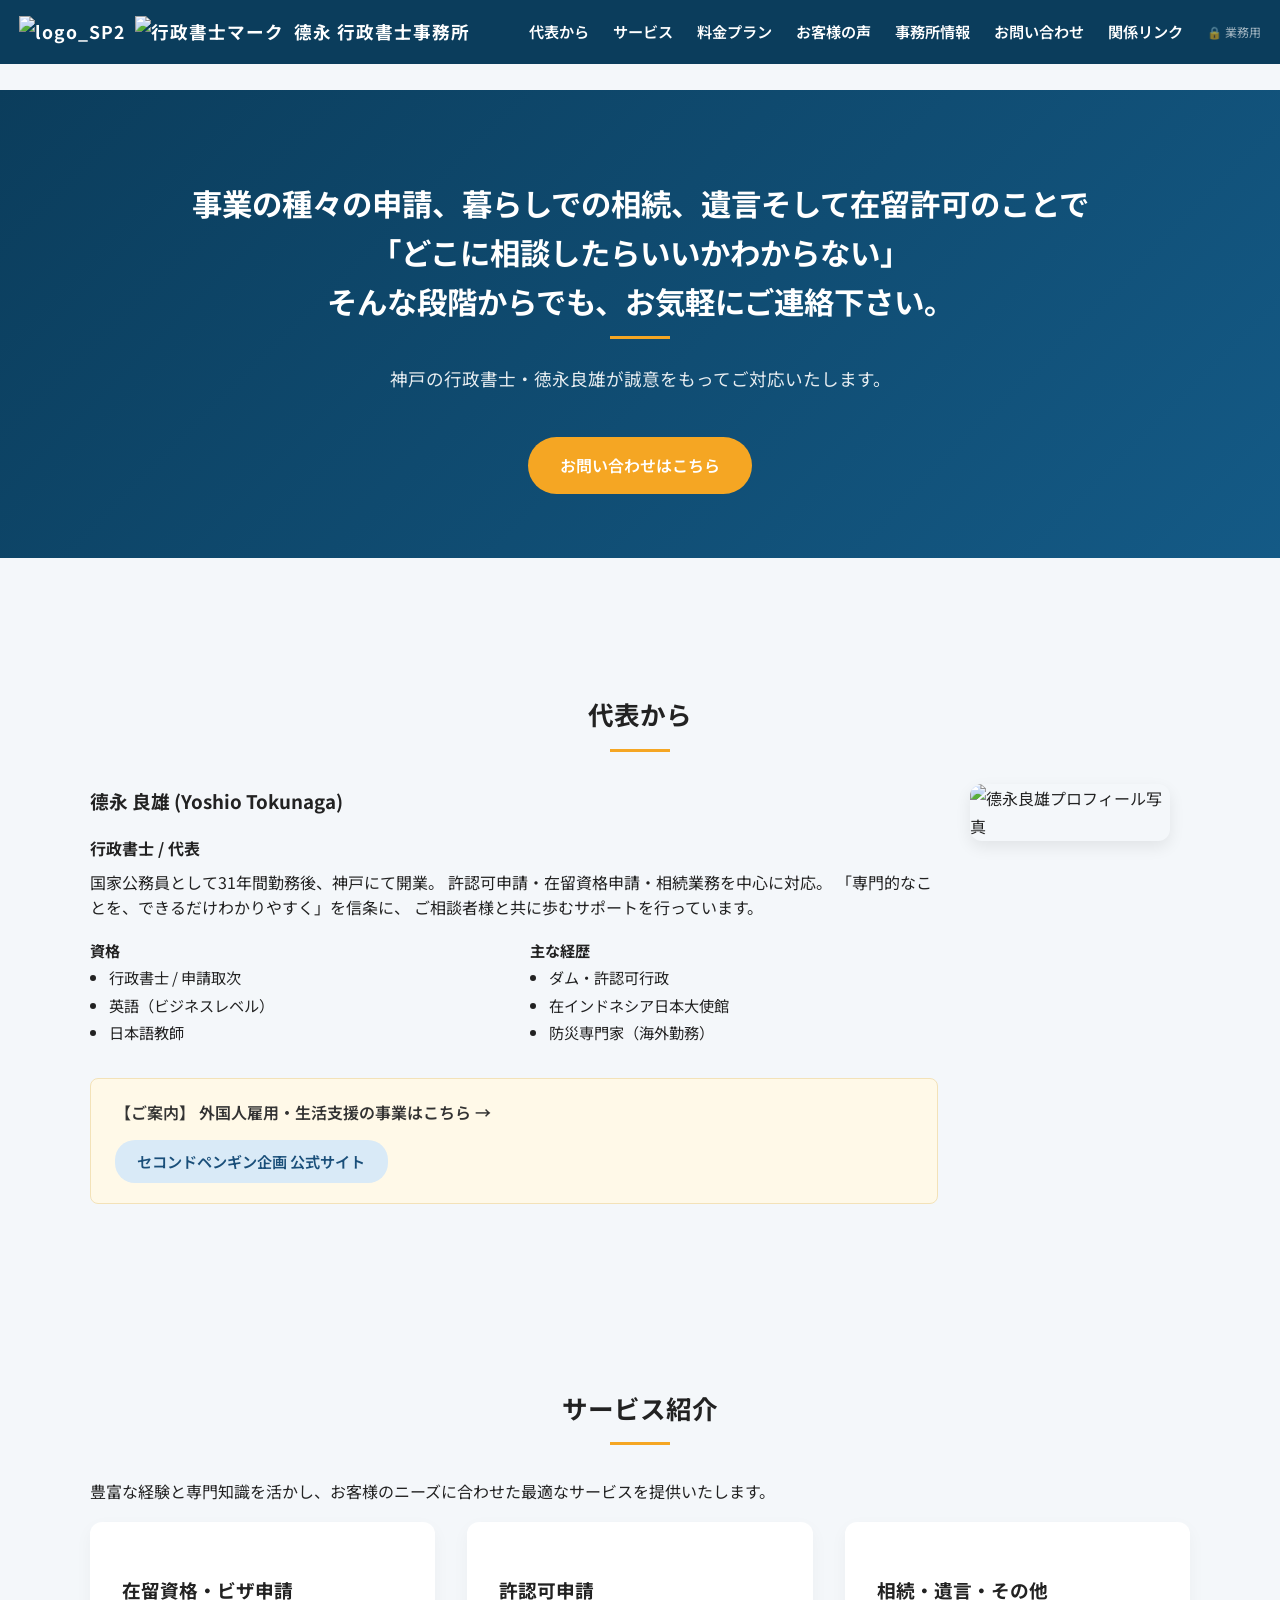
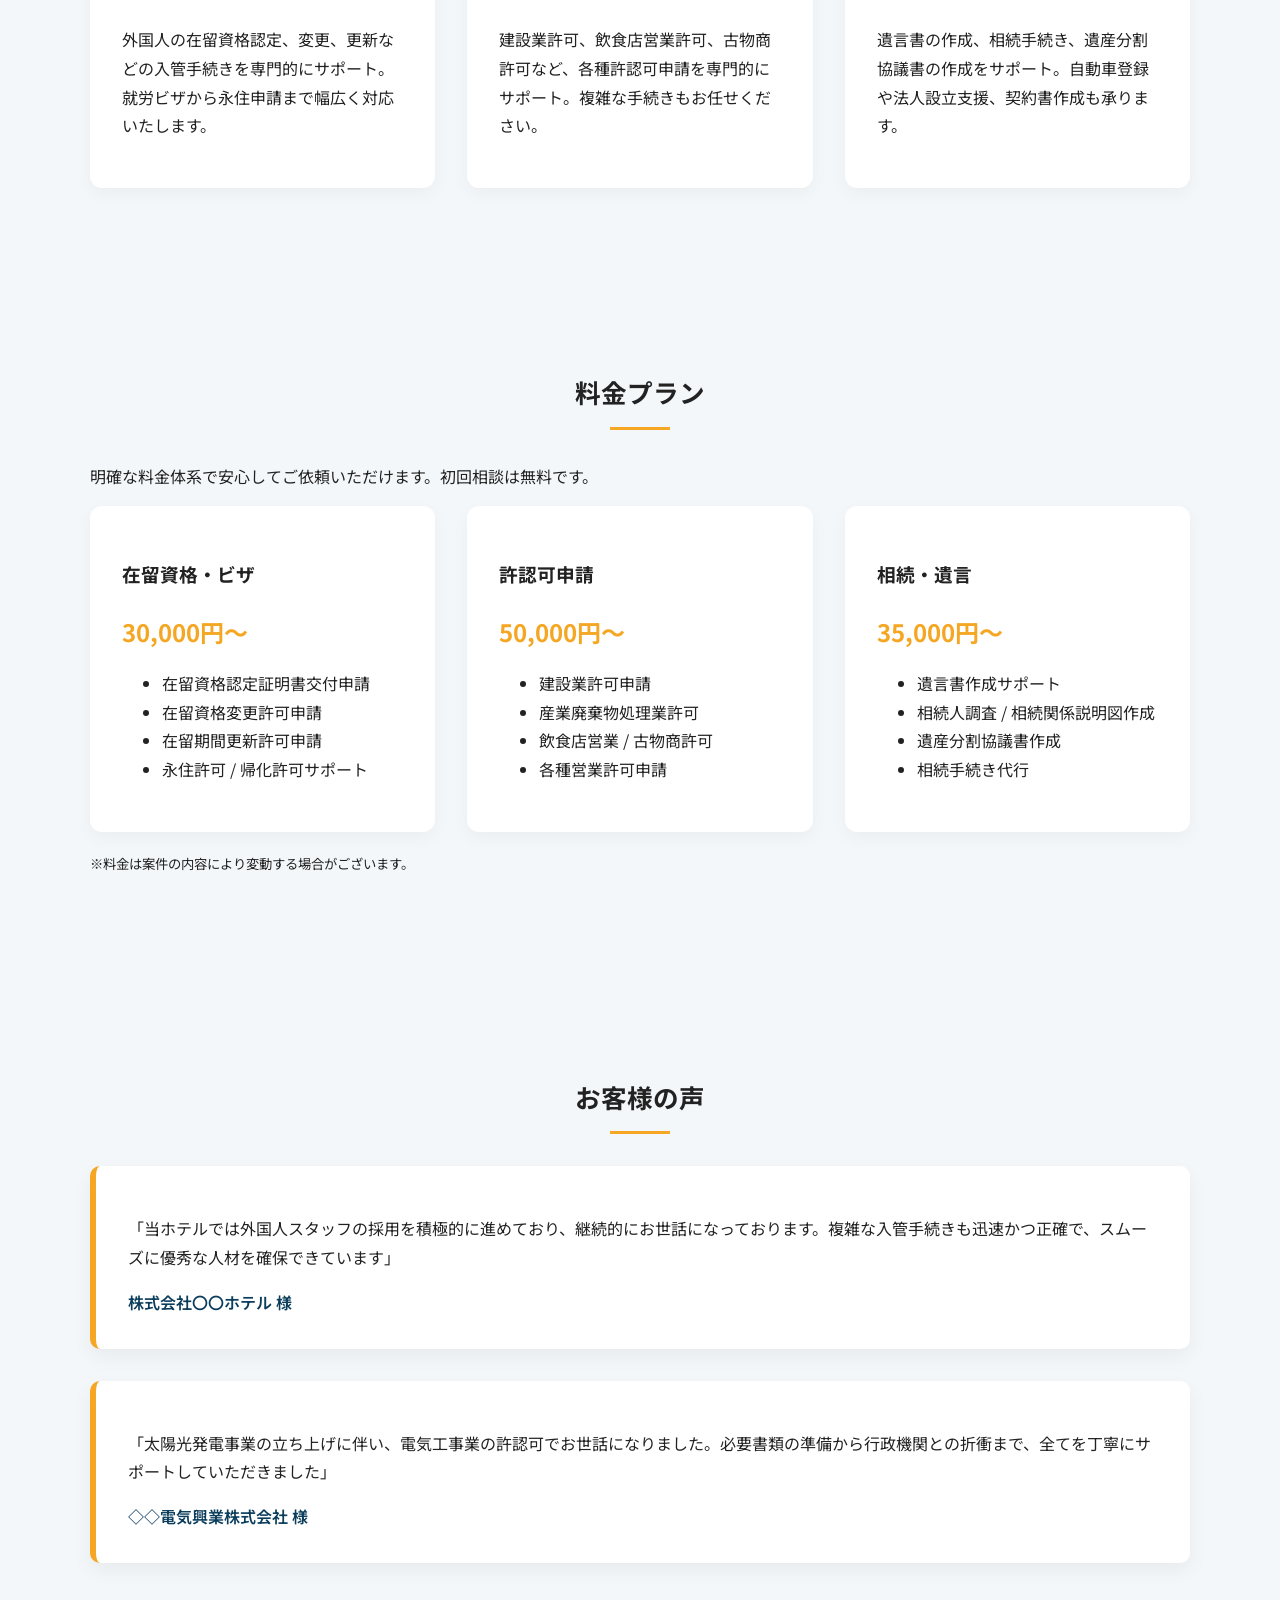
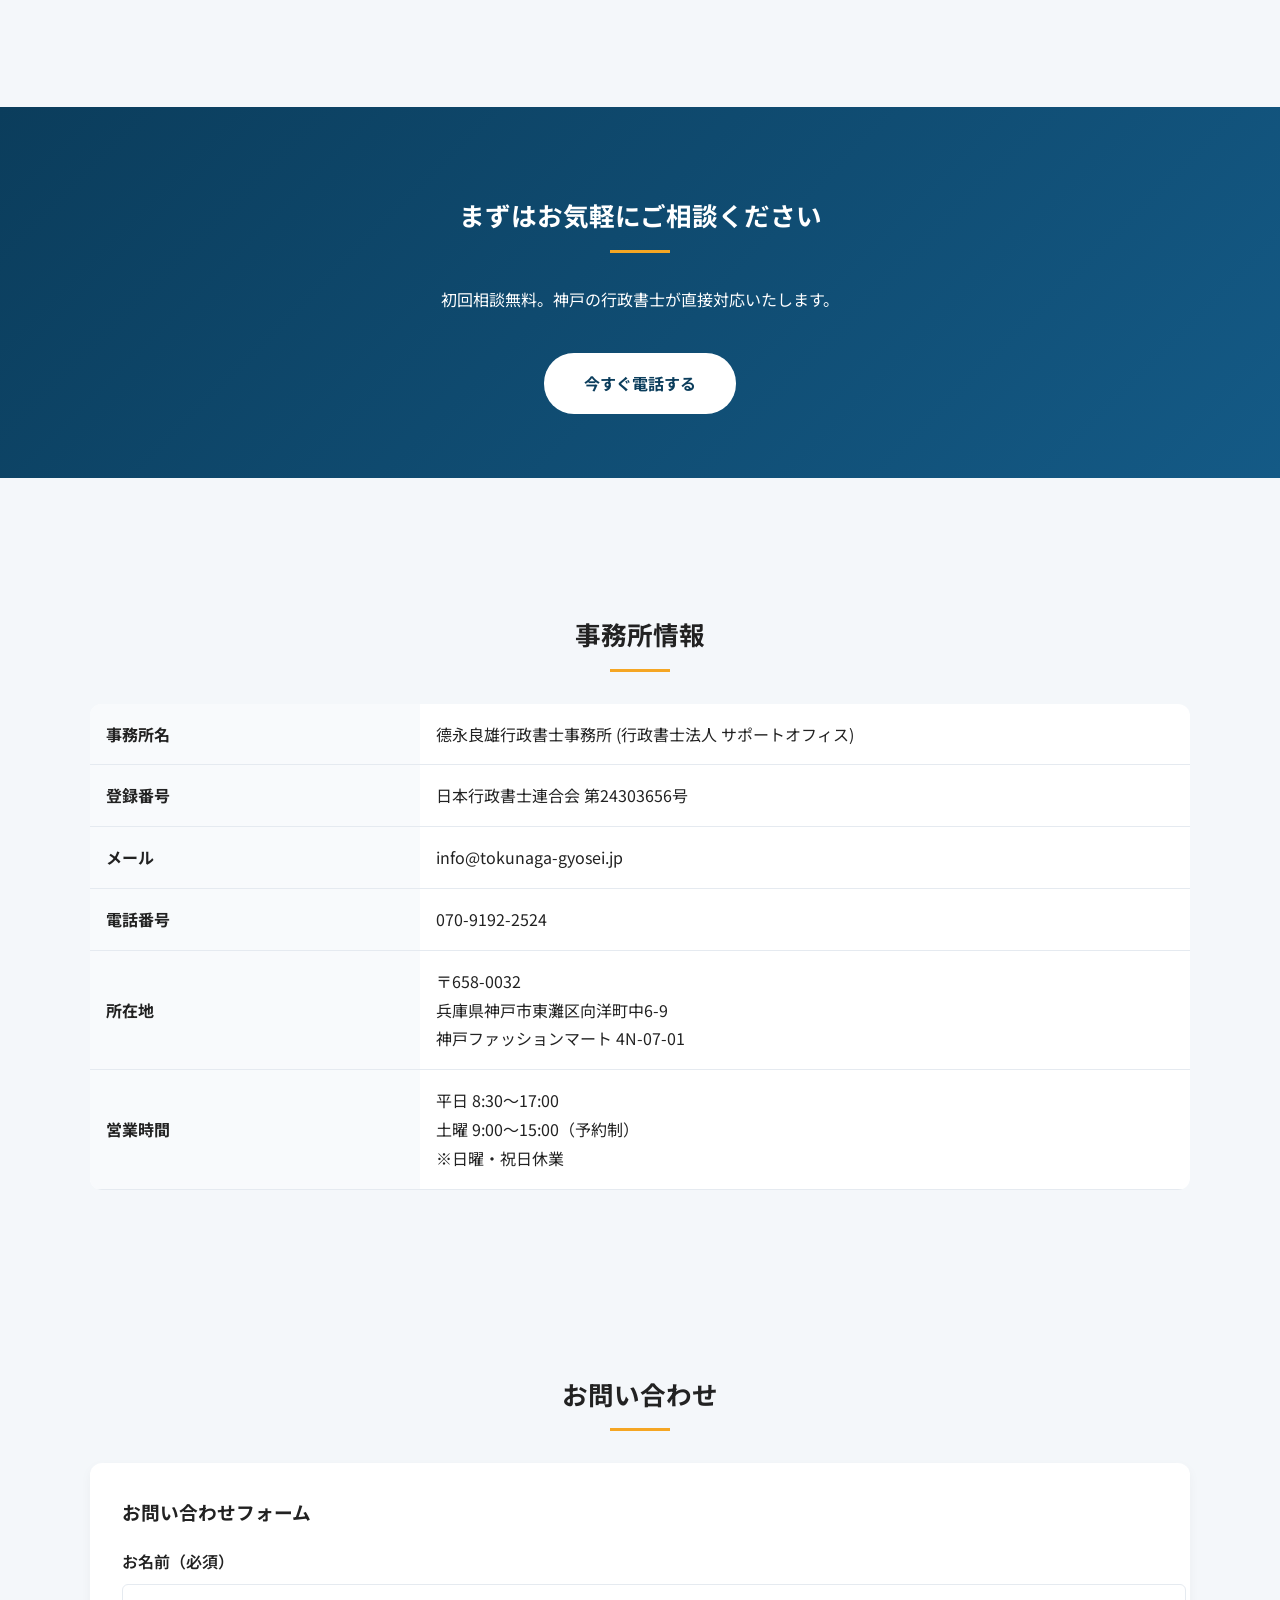
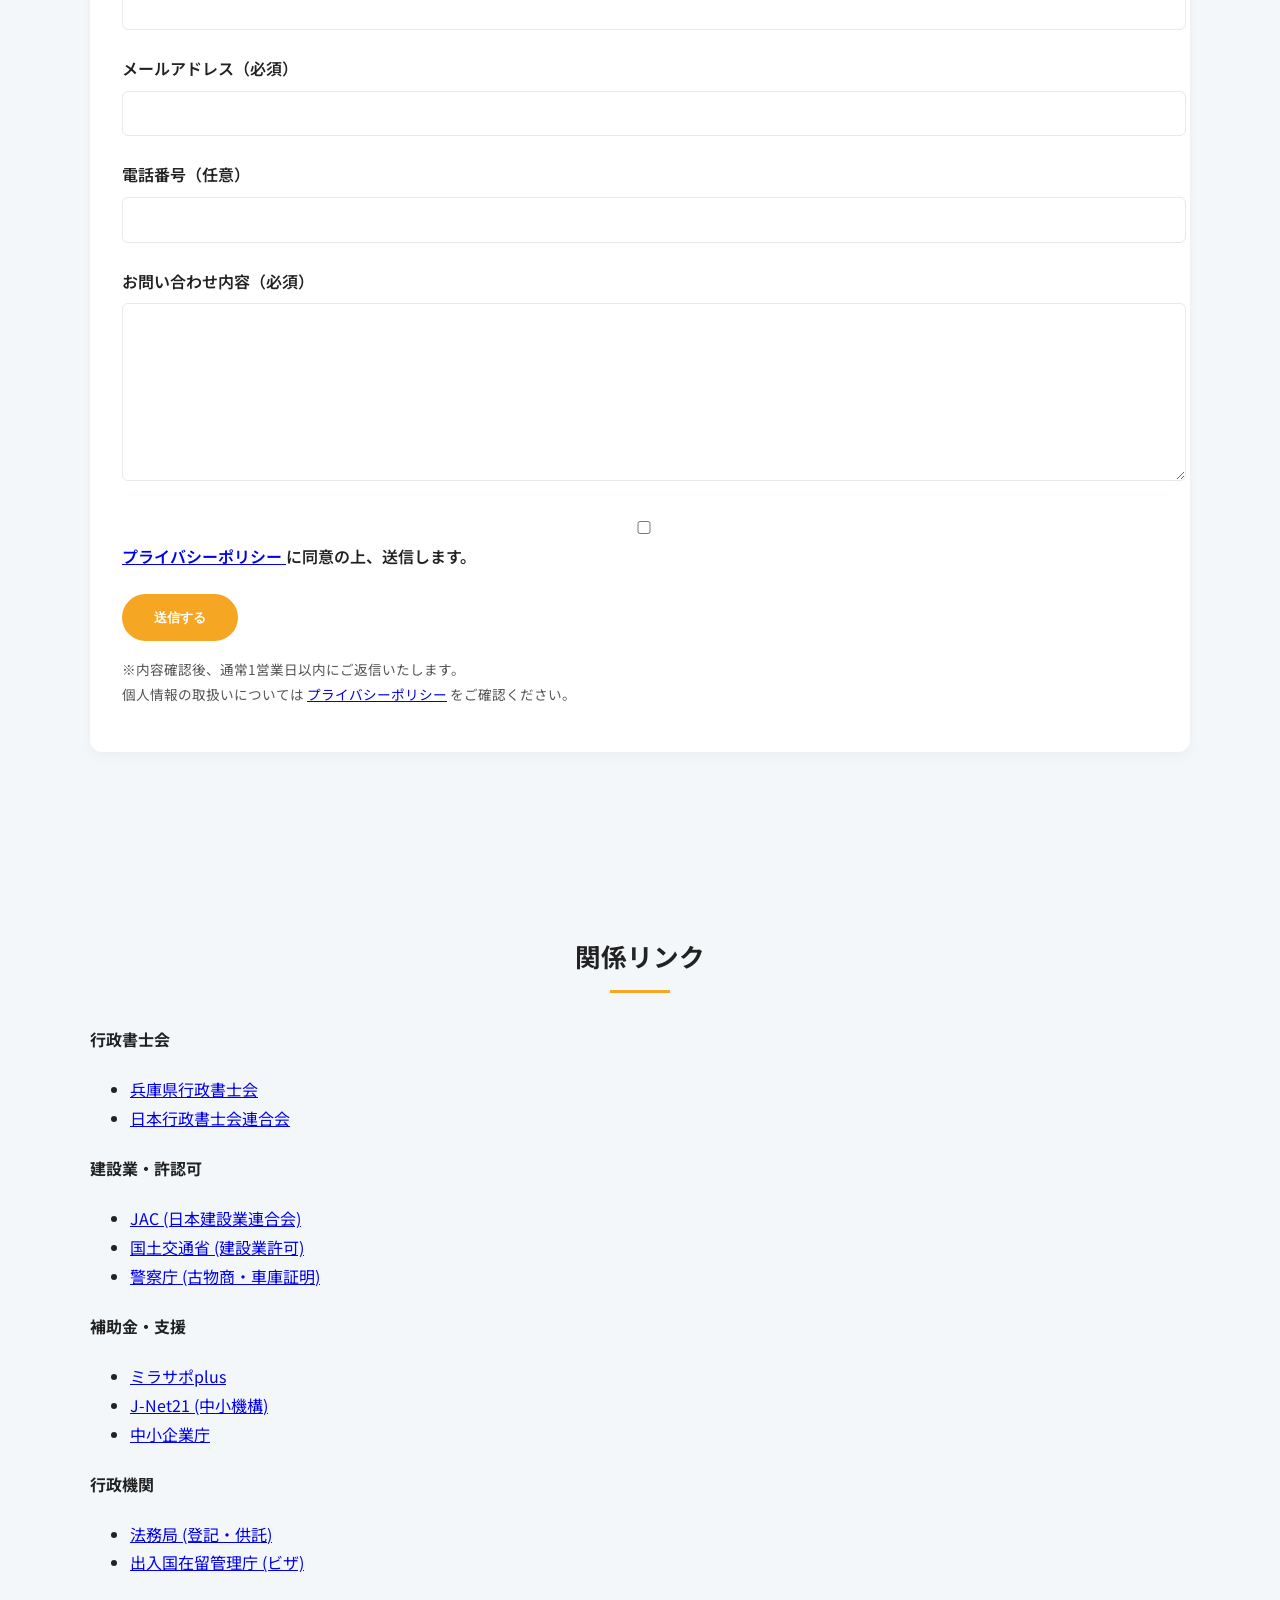
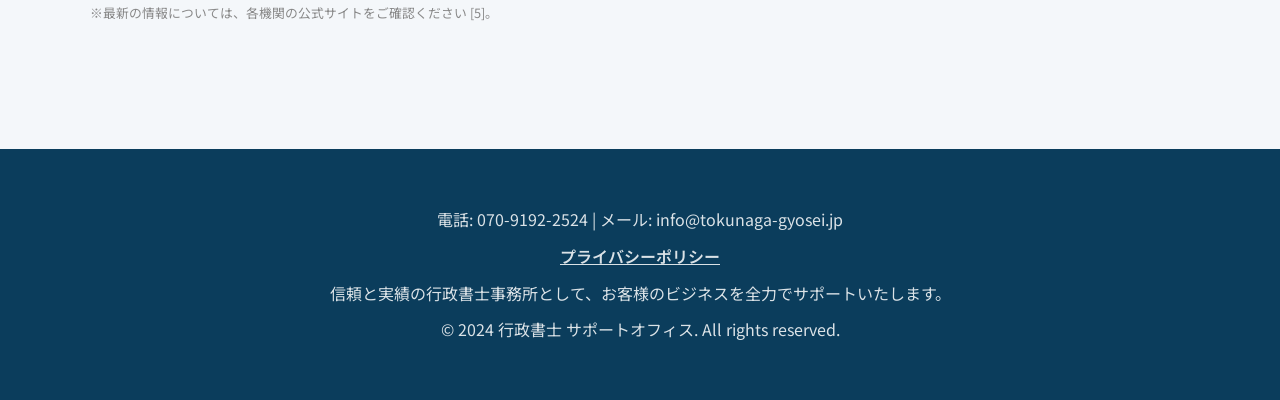
==== index.html @ 0083e7c8 "Update index.html" ====
<!DOCTYPE html>
<html lang="ja">
<head>
<!-- ファビコン（ブラウザタブ用） -->
<link rel="icon" type="image/png" sizes="32x32" href="gyosei_logo_192.png">

<!-- スマホ・デスクトップ追加用 -->
<link rel="apple-touch-icon" sizes="192x192" href="gyosei_logo_192.png">
<link rel="icon" type="image/png" sizes="512x512" href="gyosei_logo_512.png">

<!-- PWA用（推奨） -->
<link rel="manifest" href="manifest.json">
    <meta charset="UTF-8">
    <meta name="viewport" content="width=device-width, initial-scale=1.0">
    <title>行政書士 サポートオフィス | 徳永良雄行政書士事務所</title>
<!-- Google Font -->
<link href="https://fonts.googleapis.com/css2?family=Noto+Sans+JP:wght@400;600;700&display=swap" rel="stylesheet">

<style>
:root {
    --primary: #0b3d5c;
    --accent: #f5a623;
    --bg-light: #f4f7fa;
    --text-main: #222;
    --text-sub: #555;
    --white: #ffffff;
    --border: #e5eaf0;
}

/* Base */
body {
    font-family: 'Noto Sans JP', sans-serif;
    margin: 0;
    padding: 0;
    padding-top: 90px;
    background: var(--bg-light);
    color: var(--text-main);
    line-height: 1.8;
}

/* Header (Logo + Navigation unified) */
header {
    background: var(--primary);
    color: white;
    padding: 1rem 1.2rem;   /* ← 余白を少し縮める */
    display: flex;
    justify-content: space-between;
    align-items: center;
    position: fixed;
    top: 0;
    left: 0;
    width: 100%;
    box-sizing: border-box; /* ← はみ出し防止（重要） */
    z-index: 1000;
}

.header-logo {
    display: flex;
    align-items: center;
    gap: 10px;
    font-weight: 700;
    font-size: 1.1rem;
    letter-spacing: 1px;
}

.header-logo img {
    height: 32px;
    width: auto;
}


.header-nav {
    display: flex;
    gap: 1.5rem;   /* ← 少し狭める */
    flex-wrap: wrap;
}

.header-nav a {
    text-decoration: none;
    color: white;
    font-weight: 600;
    font-size: 0.95rem;
    transition: 0.3s;
}

.header-nav a:hover {
    color: var(--accent);
}

/* Hero */
.hero {
    background: linear-gradient(135deg, var(--primary), #145a86);
    color: white;
    text-align: center;
    padding: 4rem 1rem;
}
.hero h2 {
    font-size: 1.9rem;
    margin-bottom: 1.5rem;
    line-height: 1.6;
}
.hero p {
    font-size: 1.1rem;
    opacity: 0.9;
}
.hero .btn {
    display: inline-block;
    margin-top: 1.5rem;
    background: var(--accent);
    color: white;
    padding: 0.9rem 2rem;
    border-radius: 30px;
    font-weight: 600;
    text-decoration: none;
    transition: 0.3s;
}
.hero .btn:hover {
    background: #ffb84d;
}

/* Container */
.container {
    max-width: 1100px;
    margin: auto;
    padding: 2.5rem 1.5rem;  /* ← 4rem → 2.5rem */
}

/* Section */
section {
    margin-bottom: 4rem;
}
h2 {
    font-size: 1.6rem;
    margin-bottom: 2rem;
    text-align: center;
    position: relative;
}
h2::after {
    content: "";
    width: 60px;
    height: 3px;
    background: var(--accent);
    display: block;
    margin: 0.7rem auto 0;
}

/* Cards */
.grid {
    display: grid;
    grid-template-columns: repeat(auto-fit, minmax(300px,1fr));
    gap: 2rem;
}
.card {
    background: white;
    padding: 2rem;
    border-radius: 12px;
    box-shadow: 0 6px 18px rgba(0,0,0,0.04);
    transition: 0.3s;
}
.card:hover {
    transform: translateY(-6px);
}
.price-tag {
    color: var(--accent);
    font-size: 1.5rem;
    font-weight: bold;
}

/* Profile */
/* --- Compact Profile Layout --- */
.profile-container {
    display: grid;
    grid-template-columns: 1fr 220px;  /* ← 写真を右側へ */
    gap: 2rem;
    align-items: start;
}

.profile-photo img {
    width: 100%;
    max-width: 200px;
    border-radius: 12px;
    box-shadow: 0 6px 16px rgba(0,0,0,0.08);
}

.profile-main h3 {
    margin-top: 0;
}

.profile-main p {
    margin: 0.5rem 0;
    line-height: 1.6;
}

.profile-compact-list {
    display: grid;
    grid-template-columns: 1fr 1fr;
    gap: 1rem 2rem;
    margin-top: 1rem;
    font-size: 0.95rem;
}

.profile-compact-list ul {
    margin: 0;
    padding-left: 1.2rem;
}

@media (max-width: 768px){
    .profile-container {
        grid-template-columns: 1fr;
        text-align: center;
    }

    .profile-compact-list {
        grid-template-columns: 1fr;
    }

    .profile-photo {
        margin: 0 auto;
    }
}

.profile-sub {
    background: white;
    padding: 2rem;
    border-radius: 12px;
    box-shadow: 0 4px 12px rgba(0,0,0,0.03);
}

/* Table */
.info-table {
    width: 100%;
    border-collapse: collapse;
    background: white;
    border-radius: 12px;
    overflow: hidden;
}
.info-table th,
.info-table td {
    padding: 1rem;
    border-bottom: 1px solid var(--border);
}
.info-table th {
    background: #f8fafc;
    width: 30%;
    text-align: left;
}

/* Footer */
footer {
    background: var(--primary);
    color: white;
    padding: 3rem 1rem;
    text-align: center;
}
footer p {
    opacity: 0.85;
    margin: 0.5rem 0;
}

/* Responsive */
@media (max-width: 768px){

    .header-logo img {
        height: 24px;
    }

}

/* Contact Form */
.contact-form {
    background: white;
    padding: 2rem;
    margin-top: 2rem;
    border-radius: 12px;
    box-shadow: 0 4px 12px rgba(0,0,0,0.04);
}

.contact-form .form-group {
    margin-bottom: 1.5rem;
}

.contact-form label {
    display: block;
    font-weight: 600;
    margin-bottom: 0.5rem;
}

.contact-form input,
.contact-form textarea {
    width: 100%;
    padding: 0.8rem;
    border-radius: 6px;
    border: 1px solid var(--border);
    font-size: 1rem;
}

.contact-form textarea {
    resize: vertical;
    min-height: 150px;
}

.contact-form button {
    background: var(--accent);
    color: white;
    border: none;
    padding: 0.9rem 2rem;
    border-radius: 30px;
    font-weight: 600;
    cursor: pointer;
    transition: 0.3s;
}

.contact-form button:hover {
    background: #ffb84d;
}

.privacy-note {
    font-size: 0.85rem;
    margin-top: 1rem;
    color: var(--text-sub);
}
/* --- Section Accent Background --- */
.bg-light-section {
    padding: 3rem 0;   /* ← 5rem → 3rem */
}

.bg-accent-section {
    padding: 3rem 0;   /* ← 5rem → 3rem */
}

/* セクション内のcontainer余白リセット */
.bg-light-section .container,
.bg-accent-section .container {
    padding-top: 0;
    padding-bottom: 0;
}

/* お客様の声デザイン強化 */
.testimonial-item {
    background: white;
    padding: 2rem;
    border-left: 6px solid var(--accent);
    border-radius: 10px;
    margin-bottom: 2rem;
    box-shadow: 0 8px 20px rgba(0,0,0,0.05);
}

.testimonial-name {
    display: block;
    margin-top: 1rem;
    font-weight: 600;
    color: var(--primary);
}

/* CTA帯 */
.cta-section {
    background: linear-gradient(135deg, var(--primary), #145a86);
    color: white;
    text-align: center;
    padding: 4rem 1rem;
}

.cta-section h2 {
    color: white;
}

.cta-section .btn-white {
    background: white;
    color: var(--primary);
    padding: 1rem 2.5rem;
    border-radius: 30px;
    text-decoration: none;
    font-weight: 700;
    display: inline-block;
    margin-top: 1.5rem;
    transition: 0.3s;
}

.cta-section .btn-white:hover {
    background: #f5f5f5;
}
section {
    scroll-margin-top: 100px;
}
/* --- Second Penguin Highlight (Very Light Yamabuki) --- */
.second-penguin-box {
    margin-top: 2rem;
    padding: 1.2rem 1.5rem;
    background: #fff9e8;   /* かなり薄いやまぶき */
    border-radius: 8px;
    text-align: left;      /* 左寄せ */
    border: 1px solid #f3e2b8;
}

/* 説明文 */
.sp-text {
    font-weight: 600;
    font-size: 1rem;
    margin-bottom: 0.8rem;
    color: #333;
}

/* ボタン（淡いブルー） */
.sp-link {
    display: inline-block;
    background: #d9eaf7;   /* 薄い青 */
    color: #1a4f7a;        /* 濃いめ文字 */
    font-weight: 600;
    padding: 0.5rem 1.4rem;
    border-radius: 20px;
    text-decoration: none;
    font-size: 0.95rem;
    transition: 0.3s;
}

/* ホバー時 */
.sp-link:hover {
    background: #c7def0;
}
/* ハンバーガー */
.hamburger {
    display: none;
    flex-direction: column;
    cursor: pointer;
    gap: 5px;
}

.hamburger span {
    width: 25px;
    height: 3px;
    background: white;
    transition: 0.3s;
}

/* ×マーク変化 */
.hamburger.active span:nth-child(1) {
    transform: rotate(45deg) translate(5px, 5px);
}

.hamburger.active span:nth-child(2) {
    opacity: 0;
}

.hamburger.active span:nth-child(3) {
    transform: rotate(-45deg) translate(6px, -6px);
}

/* スマホ用 */
@media (max-width: 768px){

    .hamburger {
        display: flex;
    }

    .header-nav {
        position: absolute;
        top: 70px;
        right: 0;
        background: var(--primary);
        flex-direction: column;
        width: 220px;
        padding: 1rem;
        display: none;
        box-shadow: 0 10px 20px rgba(0,0,0,0.1);
    }

    .header-nav a {
        padding: 0.8rem 0;
        border-bottom: 1px solid rgba(255,255,255,0.2);
    }

    .header-nav.show {
        display: flex;
    }
}
footer a {
    color: white;
    text-decoration: underline;
    font-weight: 600;
}

footer a:hover {
    color: var(--accent);
}
/* 業務用リンク */
.header-nav a.business-link {
    font-size: 0.75rem;
    font-weight: 400;
    opacity: 0.6;
    display: flex;
    align-items: center;
    gap: 4px;
}

.header-nav a.business-link:hover {
    opacity: 1;
    color: var(--accent);
}
</style>

</head>
<body>

<header>
   <div class="header-logo">
        <img src="logo_SP2.png" alt="logo_SP2">
        <img src="行政書士マーク.png" alt="行政書士マーク">
        <span>德永 行政書士事務所</span>
   </div>

   <!-- ハンバーガーボタン -->
   <div class="hamburger" id="hamburger">
        <span></span>
        <span></span>
        <span></span>
   </div>

    <nav class="header-nav" id="nav">
        <a href="#about">代表から</a>
        <a href="#services">サービス</a>
        <a href="#pricing">料金プラン</a>
        <a href="#testimonials">お客様の声</a>
        <a href="#office">事務所情報</a>
        <a href="#contact">お問い合わせ</a>
        <a href="#links">関係リンク</a>
<a href="https://second-penguin-planning.github.io/member/" 
   target="_blank" 
   class="business-link">
   🔒 業務用
</a>
    </nav>
</header>

<section class="hero">
    <div class="container" style="padding:0;">
       <h2>
事業の種々の申請、暮らしでの相続、遺言そして在留許可のことで<br>
「どこに相談したらいいかわからない」<br>
そんな段階からでも、お気軽にご連絡下さい。
</h2>
        <p>神戸の行政書士・徳永良雄が誠意をもってご対応いたします。</p>
        <a href="#contact" class="btn">お問い合わせはこちら</a>
    </div>
</section>

    <!-- About Section -->
    <section id="about" class="bg-light-section">
    <div class="container">
        <h2>代表から</h2>
      <div class="profile-container">

    <!-- プロフィール本文 -->
    <div class="profile-main">
        <h3>德永 良雄 (Yoshio Tokunaga)</h3>
        <p><strong>行政書士 / 代表</strong></p>

        <p>
        国家公務員として31年間勤務後、神戸にて開業。
        許認可申請・在留資格申請・相続業務を中心に対応。
        「専門的なことを、できるだけわかりやすく」を信条に、
        ご相談者様と共に歩むサポートを行っています。
        </p>

        <div class="profile-compact-list">
            <div>
                <strong>資格</strong>
                <ul>
                    <li>行政書士 / 申請取次</li>
                    <li>英語（ビジネスレベル）</li>
                    <li>日本語教師</li>
                </ul>
            </div>

            <div>
                <strong>主な経歴</strong>
                <ul>
                    <li>ダム・許認可行政</li>
                    <li>在インドネシア日本大使館</li>
                    <li>防災専門家（海外勤務）</li>
                </ul>
            </div>
        </div>

 <div class="second-penguin-box">
    <div class="sp-text">
        【ご案内】 外国人雇用・生活支援の事業はこちら →
    </div>

    <a href="http://second-penguin.com/" 
       target="_blank" 
       class="sp-link">
       セコンドペンギン企画 公式サイト
    </a>
</div>
    </div>
 <!-- 写真 -->
    <div class="profile-photo">
        <img src="myfoto.png" alt="德永良雄プロフィール写真">
    </div>

</div>
       </div>
</section>

    <!-- Services Section -->
   <section id="services" class="bg-accent-section">
    <div class="container">
        <h2>サービス紹介</h2>
        <p>豊富な経験と専門知識を活かし、お客様のニーズに合わせた最適なサービスを提供いたします。</p>
        <div class="grid">
            <div class="card">
                <h3>在留資格・ビザ申請</h3>
                <p>外国人の在留資格認定、変更、更新などの入管手続きを専門的にサポート。就労ビザから永住申請まで幅広く対応いたします。</p>
            </div>
            <div class="card">
                <h3>許認可申請</h3>
                <p>建設業許可、飲食店営業許可、古物商許可など、各種許認可申請を専門的にサポート。複雑な手続きもお任せください。</p>
            </div>
            <div class="card">
                <h3>相続・遺言・その他</h3>
                <p>遺言書の作成、相続手続き、遺産分割協議書の作成をサポート。自動車登録や法人設立支援、契約書作成も承ります。</p>
            </div>
        </div>
  </div>
    </section>

    <!-- Pricing Section -->
    <section id="pricing" class="bg-light-section">
    <div class="container">
        <h2>料金プラン</h2>
        <p>明確な料金体系で安心してご依頼いただけます。初回相談は無料です。</p>
        <div class="grid">
            <div class="card">
                <h3>在留資格・ビザ</h3>
                <span class="price-tag">30,000円〜</span>
                <ul>
                    <li>在留資格認定証明書交付申請</li>
                    <li>在留資格変更許可申請</li>
                    <li>在留期間更新許可申請</li>
                    <li>永住許可 / 帰化許可サポート</li>
                </ul>
            </div>
            <div class="card">
                <h3>許認可申請</h3>
                <span class="price-tag">50,000円〜</span>
                <ul>
                    <li>建設業許可申請</li>
                    <li>産業廃棄物処理業許可</li>
                    <li>飲食店営業 / 古物商許可</li>
                    <li>各種営業許可申請</li>
                </ul>
            </div>
            <div class="card">
                <h3>相続・遺言</h3>
                <span class="price-tag">35,000円〜</span>
                <ul>
                    <li>遺言書作成サポート</li>
                    <li>相続人調査 / 相続関係説明図作成</li>
                    <li>遺産分割協議書作成</li>
                    <li>相続手続き代行</li>
                </ul>
            </div>
        </div>
        <p><small>※料金は案件の内容により変動する場合がございます。</small></p>
       </div>
    </section>

    <!-- Testimonials Section -->
    <section id="testimonials" class="bg-accent-section">
    <div class="container">
        <h2>お客様の声</h2>
        <div class="testimonial-item">
            <p>「当ホテルでは外国人スタッフの採用を積極的に進めており、継続的にお世話になっております。複雑な入管手続きも迅速かつ正確で、スムーズに優秀な人材を確保できています」</p>
            <span class="testimonial-name">株式会社〇〇ホテル 様</span>
        </div>
        <div class="testimonial-item">
            <p>「太陽光発電事業の立ち上げに伴い、電気工事業の許認可でお世話になりました。必要書類の準備から行政機関との折衝まで、全てを丁寧にサポートしていただきました」</p>
            <span class="testimonial-name">◇◇電気興業株式会社 様</span>
        </div>
 </div>
    </section>

 <section class="cta-section">
    <h2>まずはお気軽にご相談ください</h2>
    <p>初回相談無料。神戸の行政書士が直接対応いたします。</p>
    <a href="tel:070-9192-2524" class="btn-white">今すぐ電話する</a>
</section>

<!-- Office Information Section -->
<section id="office" class="bg-light-section">
    <div class="container">
        <h2>事務所情報</h2>

        <table class="info-table">
            <tr>
                <th>事務所名</th>
                <td>德永良雄行政書士事務所 (行政書士法人 サポートオフィス)</td>
            </tr>
             <tr>
                <th>登録番号</th>
                <td>日本行政書士連合会 第24303656号</td>
            </tr>
            <tr>
                <th>メール</th>
                <td>info@tokunaga-gyosei.jp</td>
            </tr>
            <tr>
                <th>電話番号</th>
                <td>070-9192-2524</td>
            </tr>
           <tr>
                <th>所在地</th>
                <td>
                    〒658-0032<br>
                    兵庫県神戸市東灘区向洋町中6-9<br>
                    神戸ファッションマート 4N-07-01
                </td>
            </tr>
            <tr>
                <th>営業時間</th>
                <td>
                    平日 8:30〜17:00<br>
                    土曜 9:00〜15:00（予約制）<br>
                    ※日曜・祝日休業
                </td>
            </tr>
        </table>
    </div>
</section>

   <!-- Contact & Access -->
    <section id="contact" class="bg-light-section">
    <div class="container">
        <h2>お問い合わせ</h2>
       
<div class="contact-form">
    <h3 style="margin-top:0;">お問い合わせフォーム</h3>
    <form action="mailto:info@tokunaga-gyosei.jp" method="post" enctype="text/plain">
        
        <div class="form-group">
            <label for="name">お名前（必須）</label>
            <input type="text" id="name" name="お名前" required>
        </div>

        <div class="form-group">
            <label for="email">メールアドレス（必須）</label>
            <input type="email" id="email" name="メールアドレス" required>
        </div>

        <div class="form-group">
            <label for="phone">電話番号（任意）</label>
            <input type="tel" id="phone" name="電話番号">
        </div>

        <div class="form-group">
            <label for="message">お問い合わせ内容（必須）</label>
            <textarea id="message" name="お問い合わせ内容" required></textarea>
        </div>

<div class="form-group">
    <label>
        <input type="checkbox" required>
        <a href="private.html" target="_blank">
            プライバシーポリシー
        </a>
        に同意の上、送信します。
    </label>
</div>

        <button type="submit">送信する</button>

    <p class="privacy-note">
    ※内容確認後、通常1営業日以内にご返信いたします。<br>
    個人情報の取扱いについては
    <a href="private.html" target="_blank">プライバシーポリシー</a>
    をご確認ください。
</p>
    </form>
</div>
</div>
    </section>

    <!-- Links Section -->
    <section id="links" class="bg-light-section">
    <div class="container">
        <h2>関係リンク</h2>
        <div class="links-grid">
            <div class="link-group">
                <h4>行政書士会</h4>
                <ul>
                    <li><a href="#">兵庫県行政書士会</a></li>
                    <li><a href="#">日本行政書士会連合会</a></li>
                </ul>
            </div>
            <div class="link-group">
                <h4>建設業・許認可</h4>
                <ul>
                    <li><a href="#">JAC (日本建設業連合会)</a></li>
                    <li><a href="#">国土交通省 (建設業許可)</a></li>
                    <li><a href="#">警察庁 (古物商・車庫証明)</a></li>
                </ul>
            </div>
            <div class="link-group">
                <h4>補助金・支援</h4>
                <ul>
                    <li><a href="#">ミラサポplus</a></li>
                    <li><a href="#">J-Net21 (中小機構)</a></li>
                    <li><a href="#">中小企業庁</a></li>
                </ul>
            </div>
            <div class="link-group">
                <h4>行政機関</h4>
                <ul>
                    <li><a href="#">法務局 (登記・供託)</a></li>
                    <li><a href="#">出入国在留管理庁 (ビザ)</a></li>
                </ul>
            </div>
        </div>
        <p style="font-size: 0.8rem; color: #888; margin-top: 1.5rem;">※最新の情報については、各機関の公式サイトをご確認ください [5]。</p>
  </div>
    </section>

</div>

<footer>
    <div class="footer-contacts">
        <p>電話: 070-9192-2524 | メール: info@tokunaga-gyosei.jp</p>
    </div>

    <p>
        <a href="private.html" style="color:white; text-decoration:underline;">
            プライバシーポリシー
        </a>
    </p>

    <p>信頼と実績の行政書士事務所として、お客様のビジネスを全力でサポートいたします。</p>
    <p>&copy; 2024 行政書士 サポートオフィス. All rights reserved.</p>
</footer>
<script>
const hamburger = document.getElementById("hamburger");
const nav = document.getElementById("nav");

// ハンバーガークリック
hamburger.addEventListener("click", () => {
    hamburger.classList.toggle("active");
    nav.classList.toggle("show");
});

// メニューリンクをクリックしたら閉じる
document.querySelectorAll("#nav a").forEach(link => {
    link.addEventListener("click", () => {
        hamburger.classList.remove("active");
        nav.classList.remove("show");
    });
});
</script>
</body>
</html>
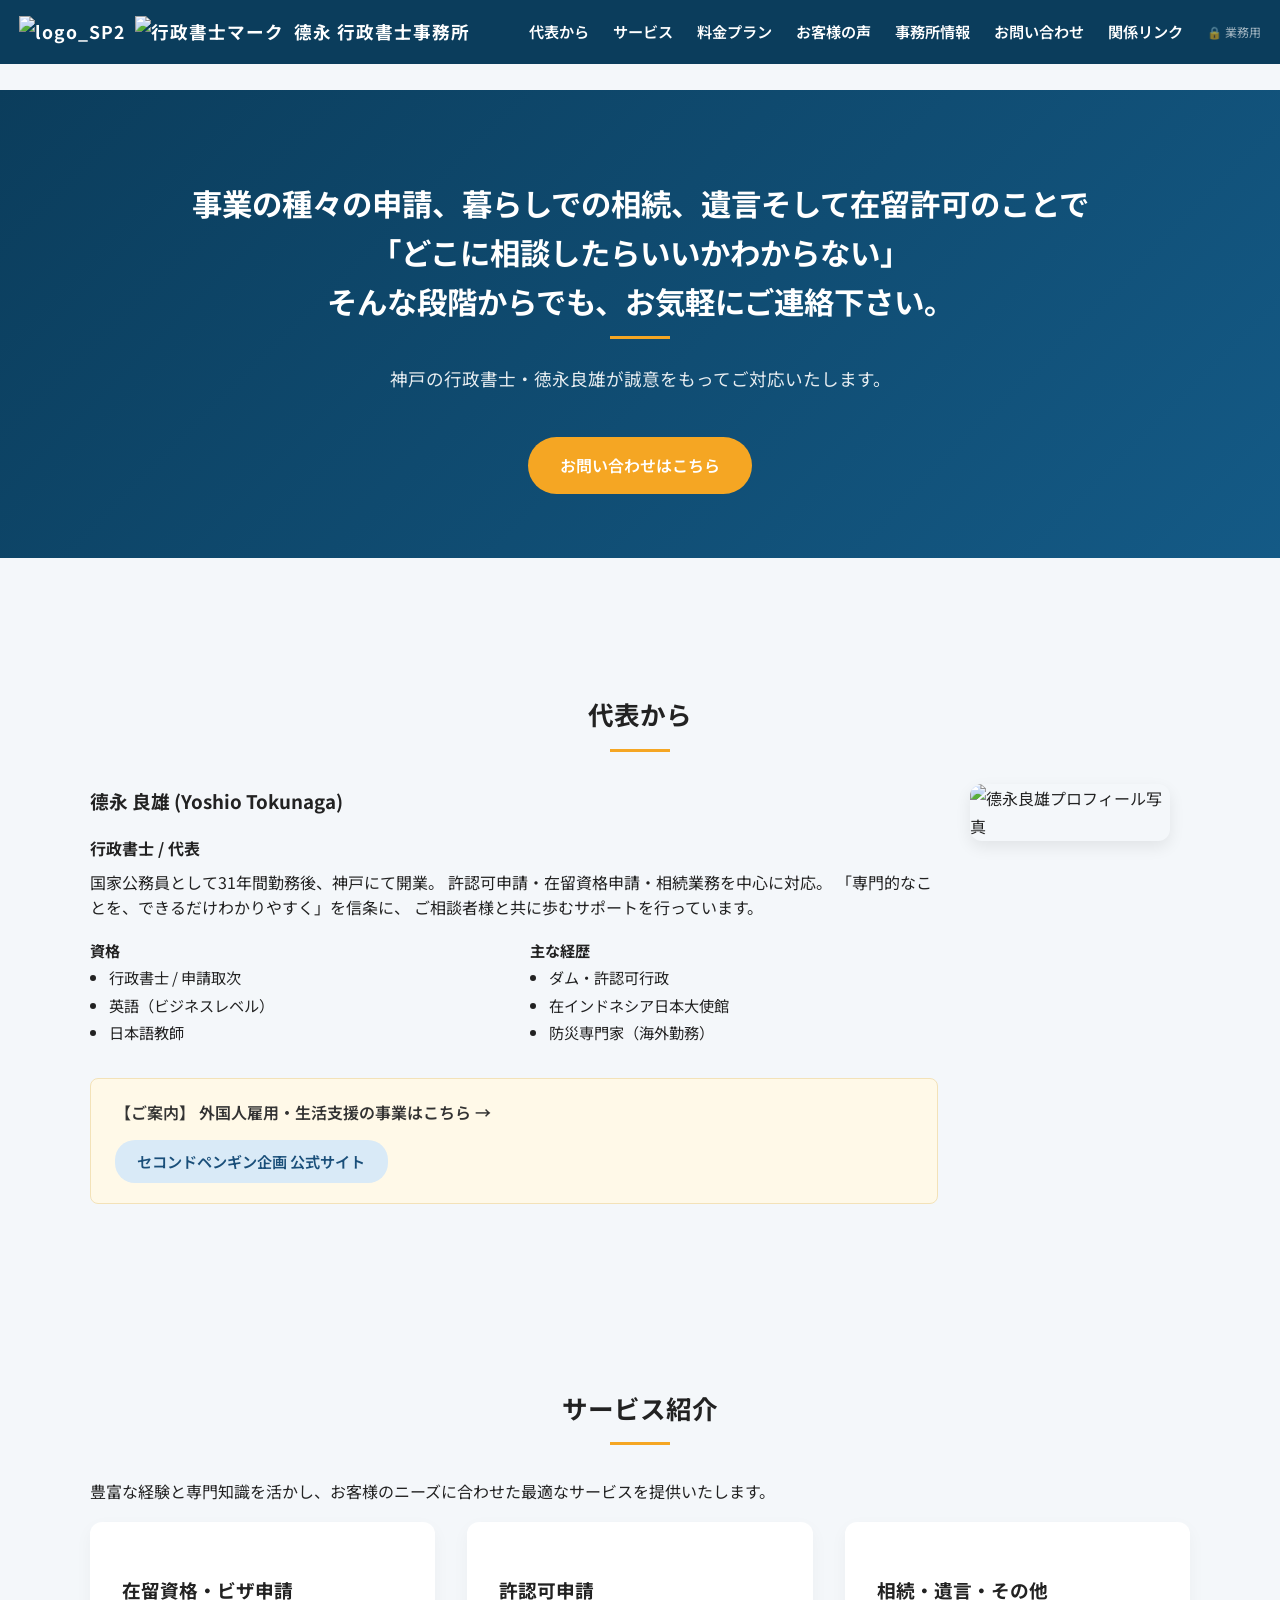
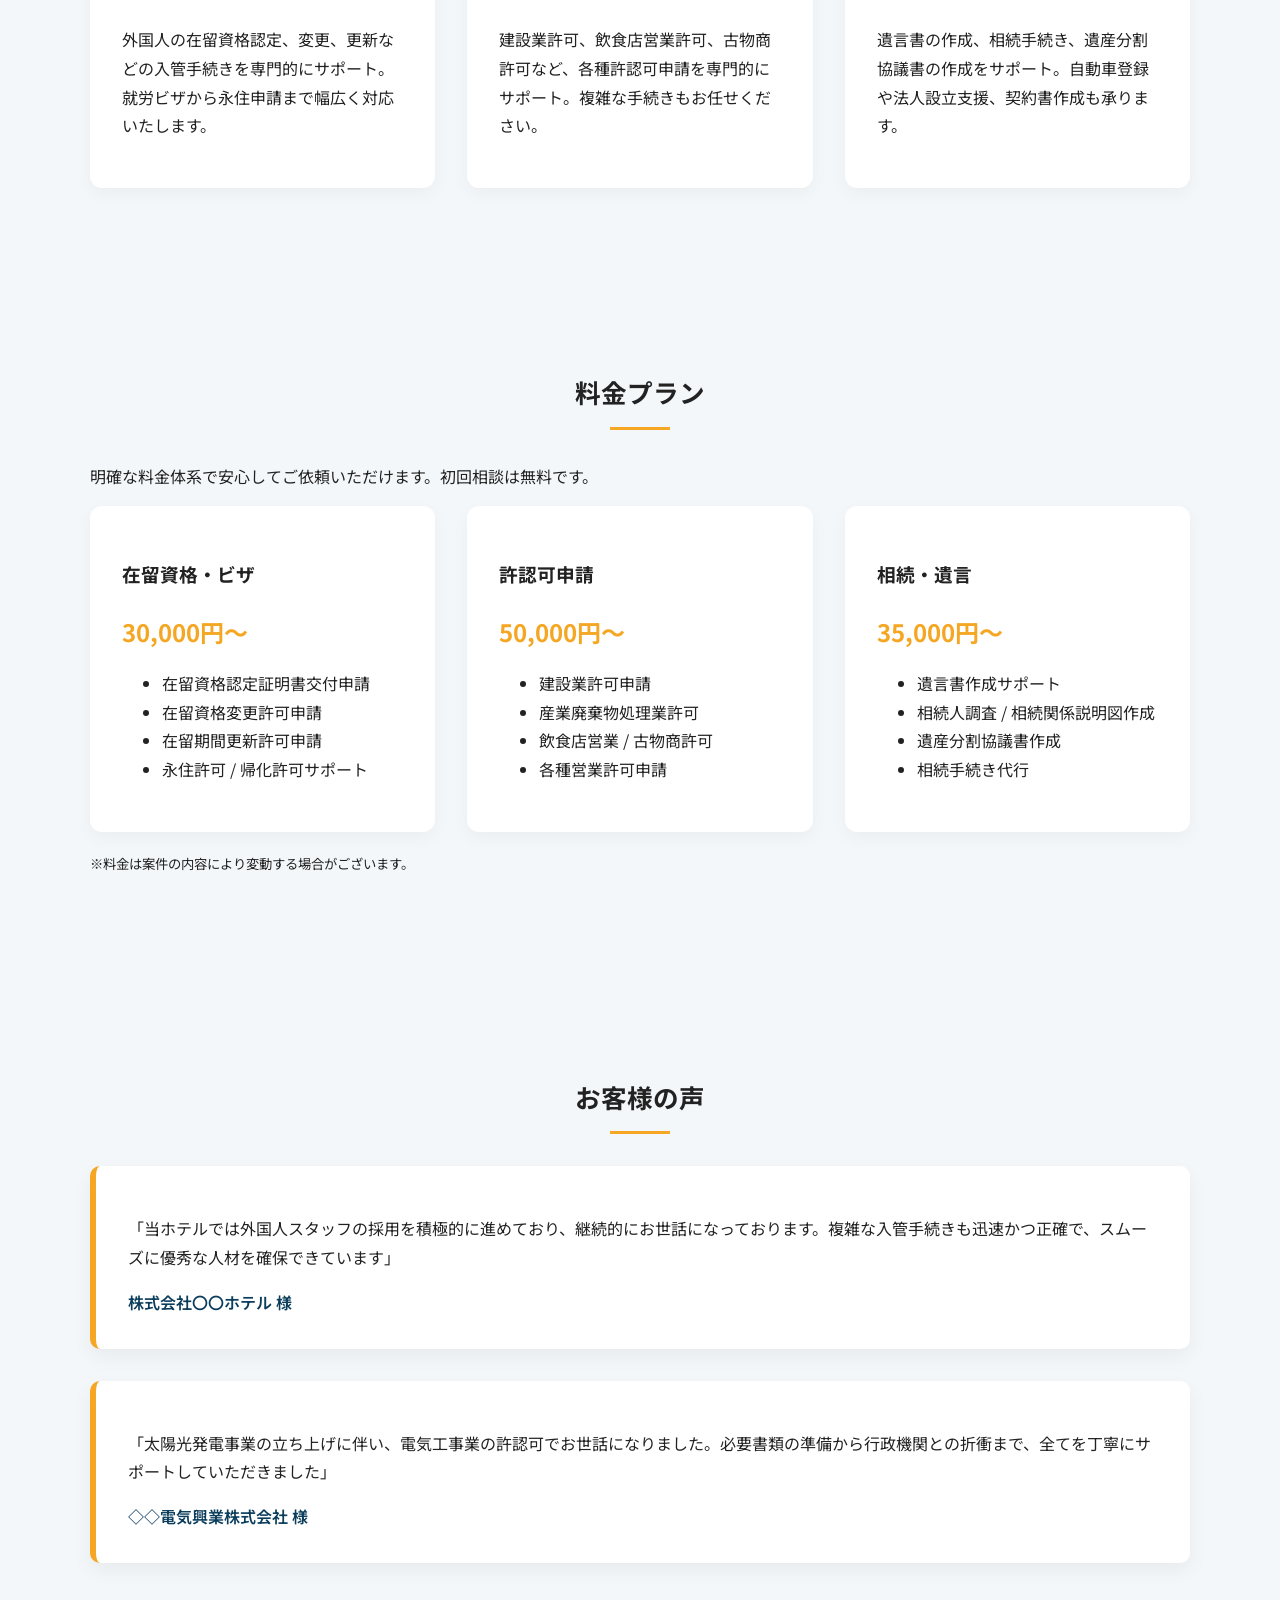
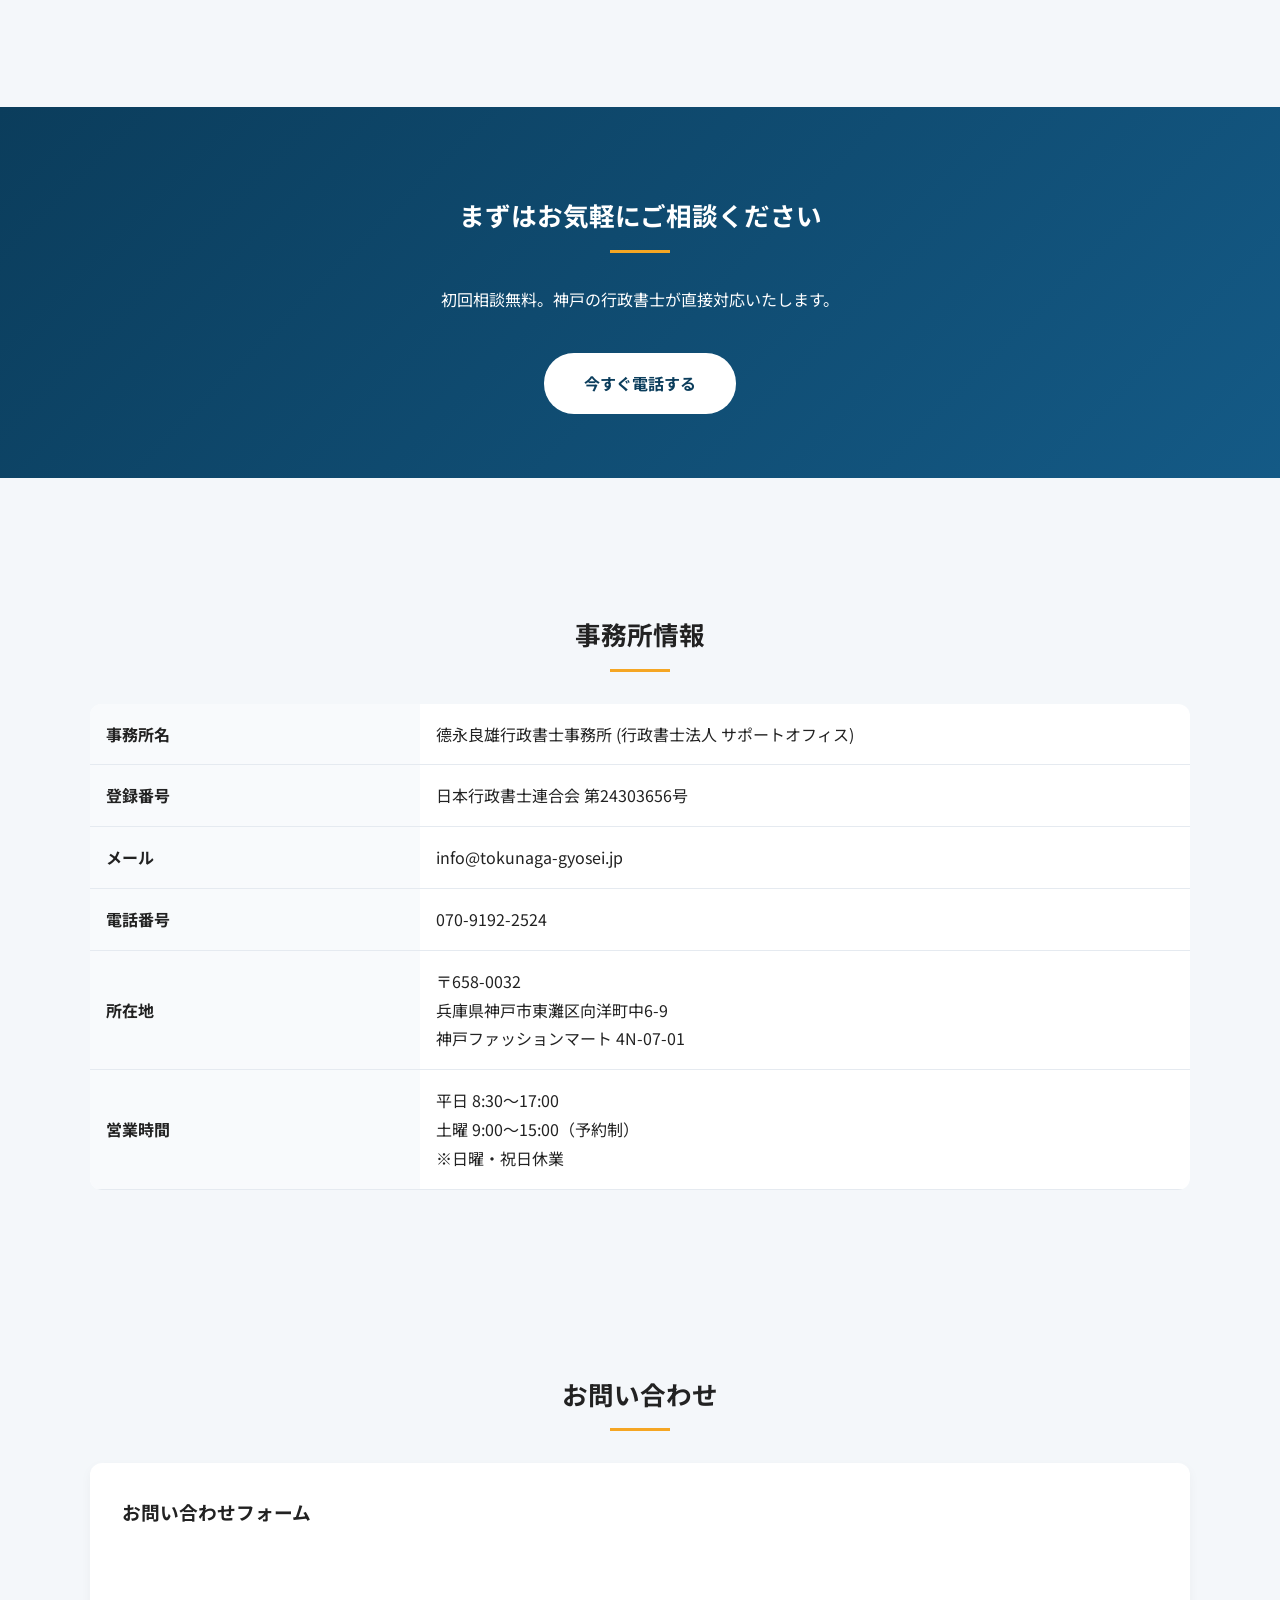
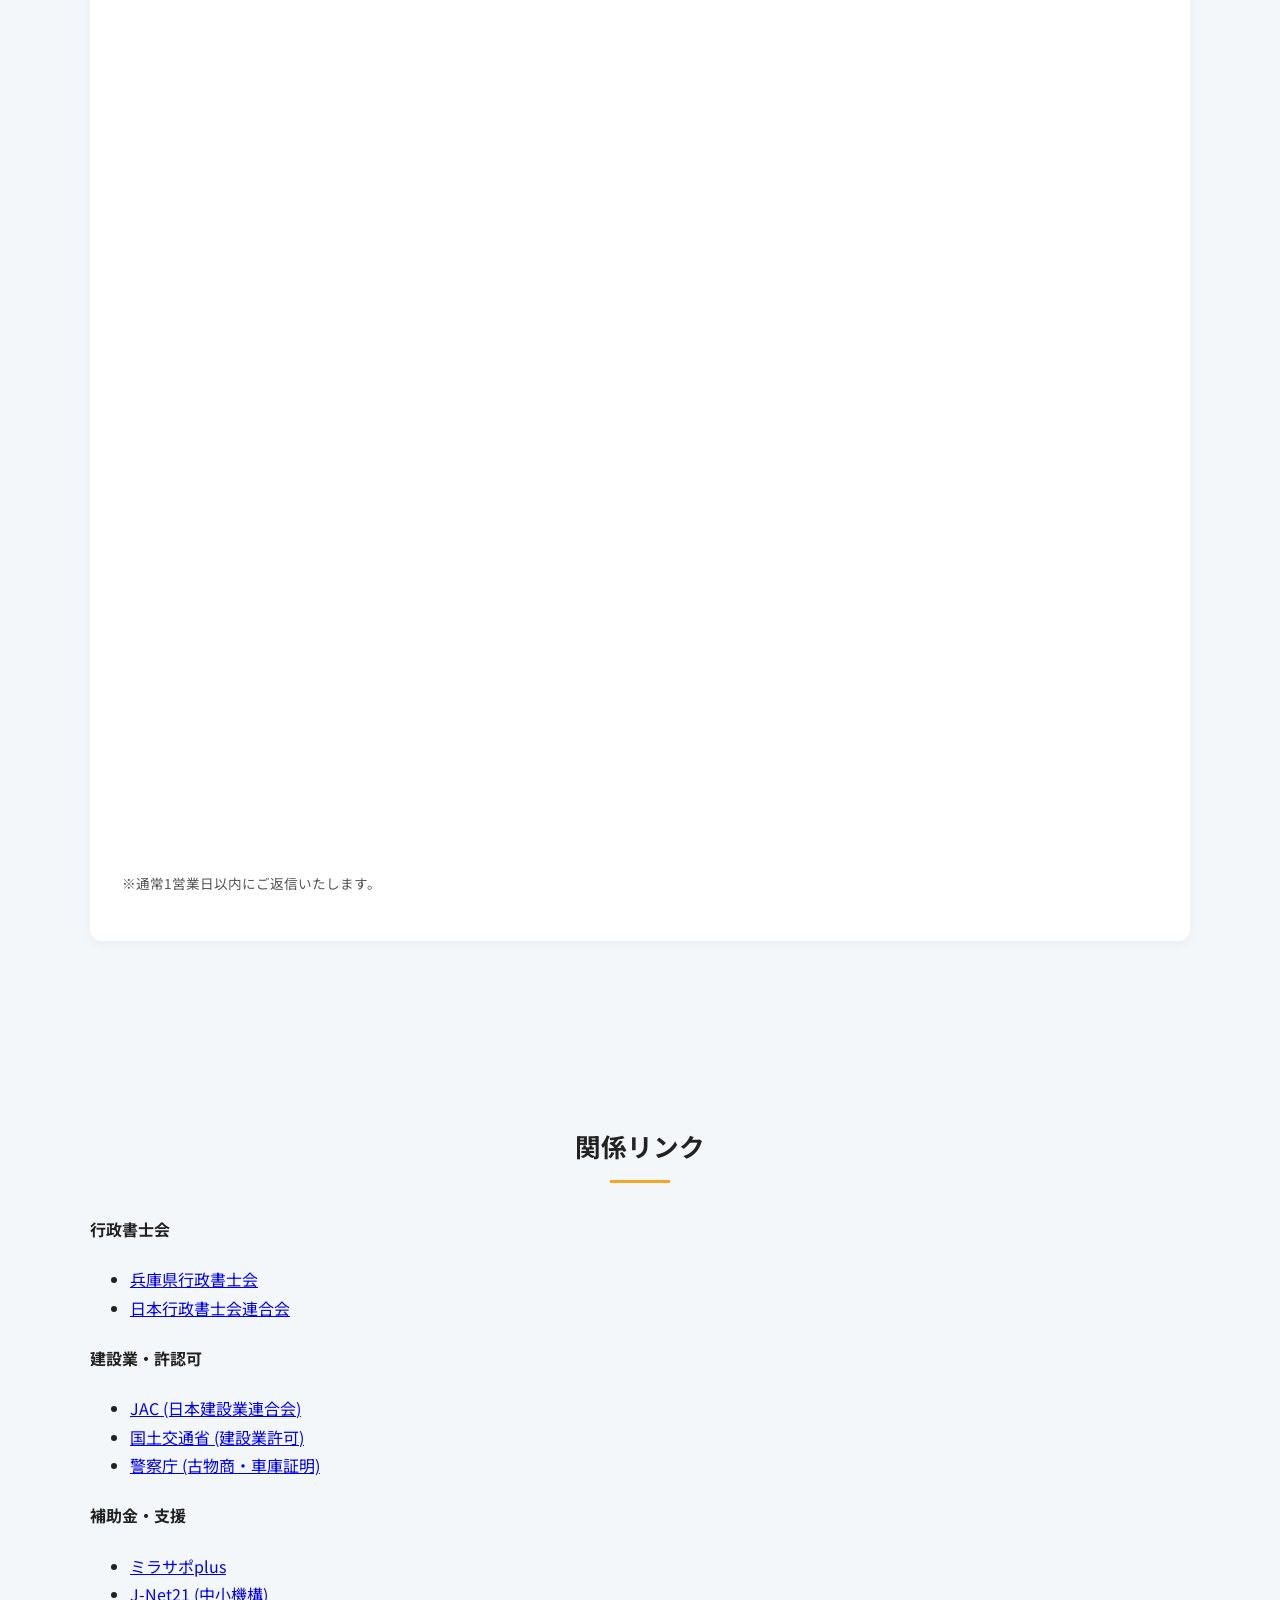
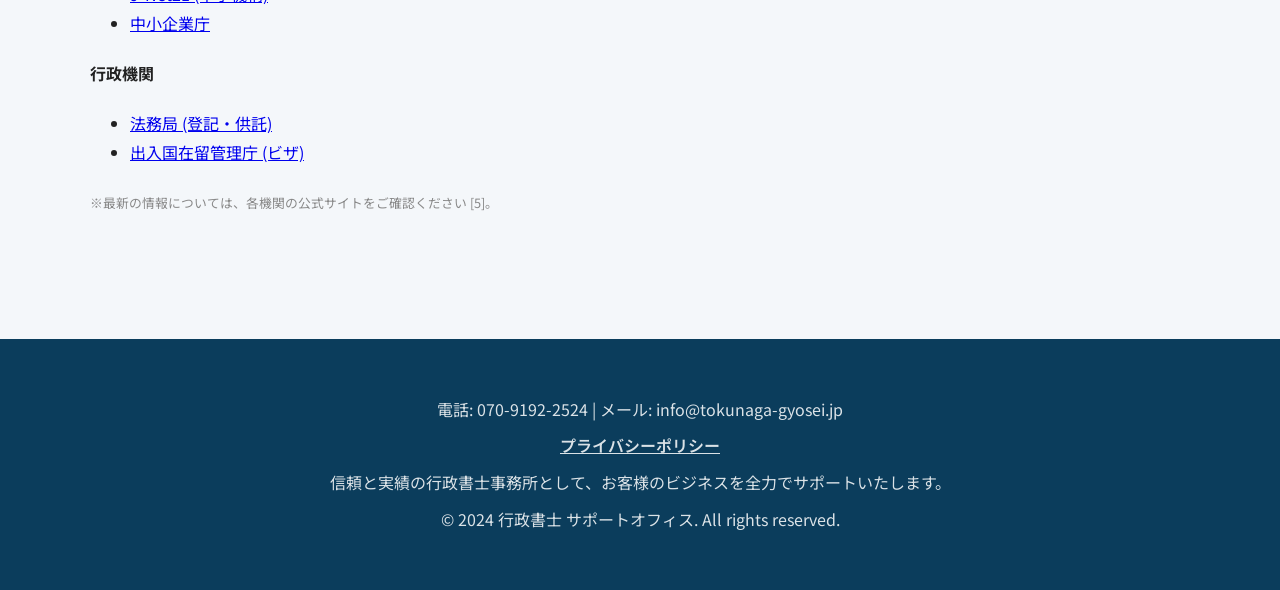
==== commit 3550346e: "Refactor contact form iframe and remove elements Updated iframe dimensions and removed unnecessary f" ====
--- a/index.html
+++ b/index.html
@@ -735,47 +735,20 @@
        
 <div class="contact-form">
     <h3 style="margin-top:0;">お問い合わせフォーム</h3>
-    <form action="mailto:info@tokunaga-gyosei.jp" method="post" enctype="text/plain">
-        
-        <div class="form-group">
-            <label for="name">お名前（必須）</label>
-            <input type="text" id="name" name="お名前" required>
-        </div>
-
-        <div class="form-group">
-            <label for="email">メールアドレス（必須）</label>
-            <input type="email" id="email" name="メールアドレス" required>
-        </div>
-
-        <div class="form-group">
-            <label for="phone">電話番号（任意）</label>
-            <input type="tel" id="phone" name="電話番号">
-        </div>
-
-        <div class="form-group">
-            <label for="message">お問い合わせ内容（必須）</label>
-            <textarea id="message" name="お問い合わせ内容" required></textarea>
-        </div>
-
-<div class="form-group">
-    <label>
-        <input type="checkbox" required>
-        <a href="private.html" target="_blank">
-            プライバシーポリシー
-        </a>
-        に同意の上、送信します。
-    </label>
-</div>
-
-        <button type="submit">送信する</button>
+
+    <iframe 
+        src="https://docs.google.com/forms/d/e/1FAIpQLSeJPYhr5yeNR1IyZvTHCWVO5s_os7ff83NjhB02nPmMgARSmA/viewform?embedded=true" 
+        width="100%" 
+        height="900" 
+        frameborder="0" 
+        marginheight="0" 
+        marginwidth="0">
+        読み込んでいます…
+    </iframe>
 
     <p class="privacy-note">
-    ※内容確認後、通常1営業日以内にご返信いたします。<br>
-    個人情報の取扱いについては
-    <a href="private.html" target="_blank">プライバシーポリシー</a>
-    をご確認ください。
-</p>
-    </form>
+    ※通常1営業日以内にご返信いたします。
+    </p>
 </div>
 </div>
     </section>
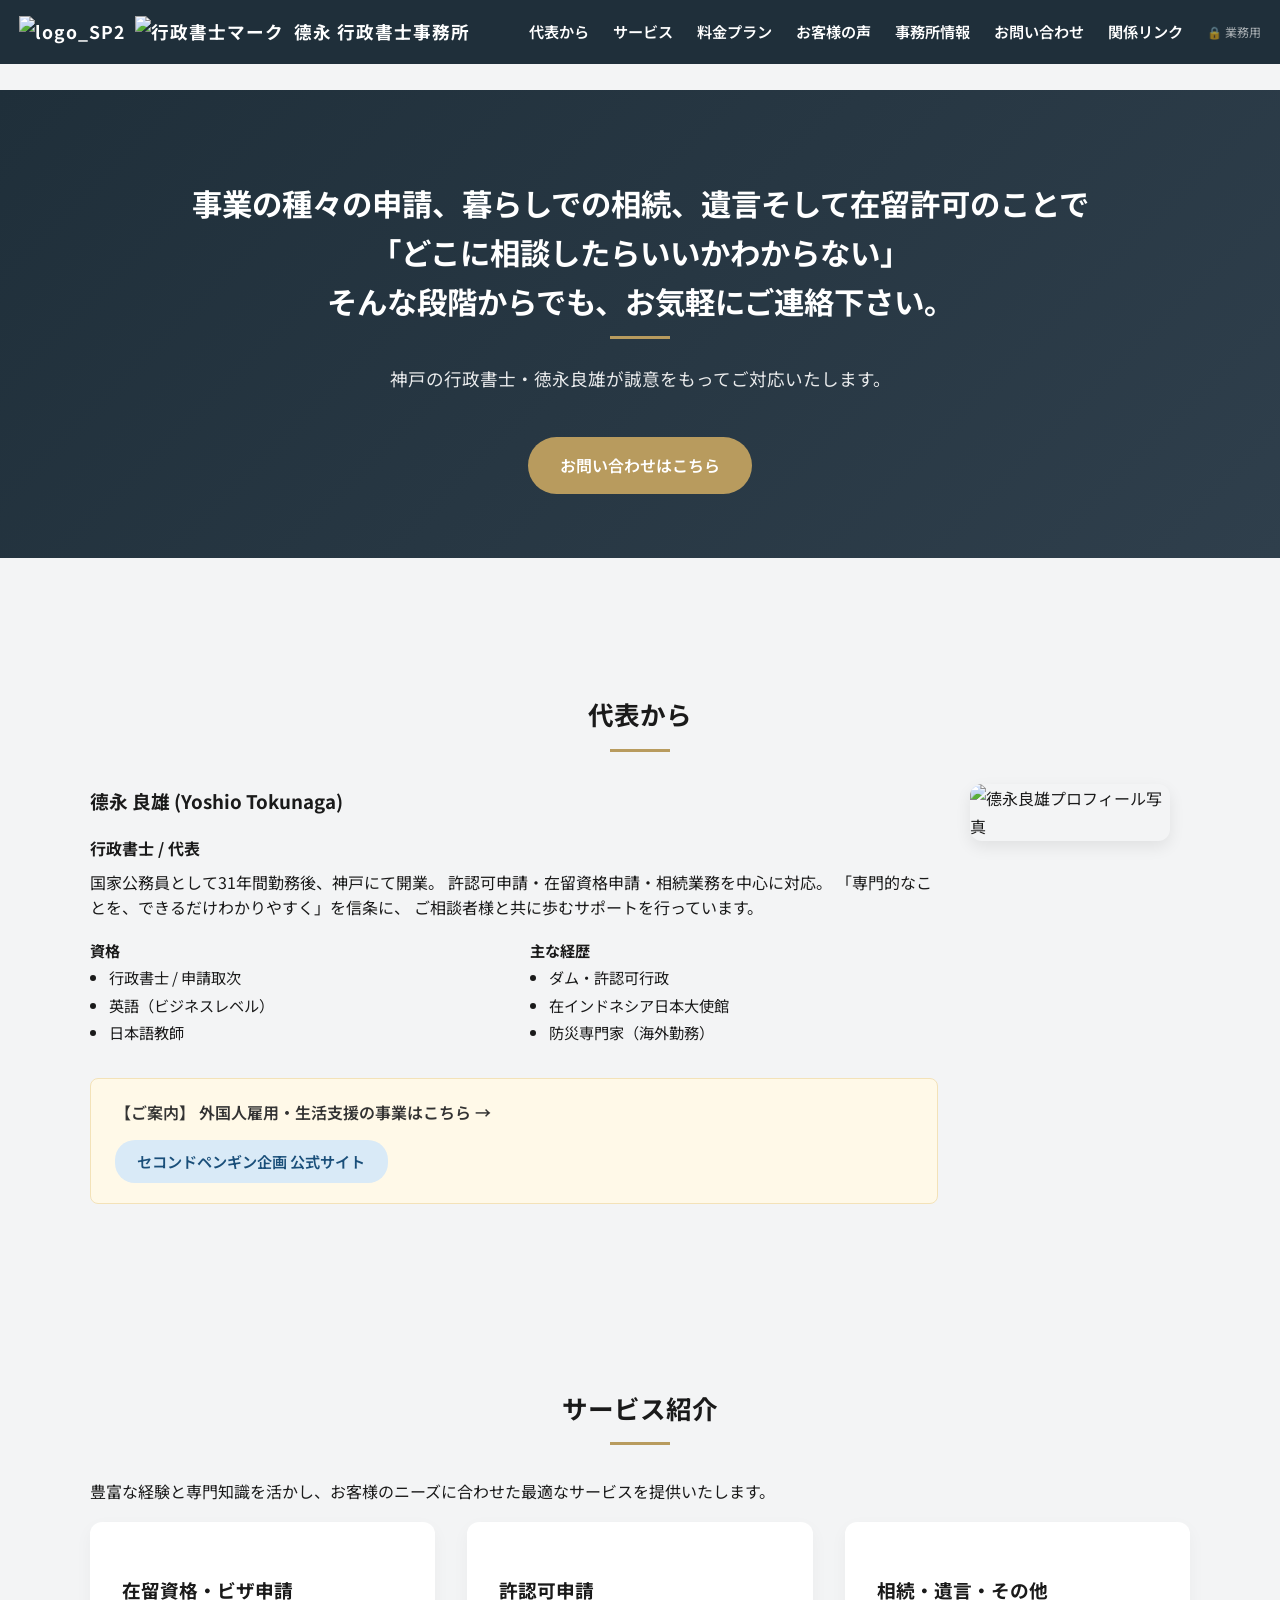
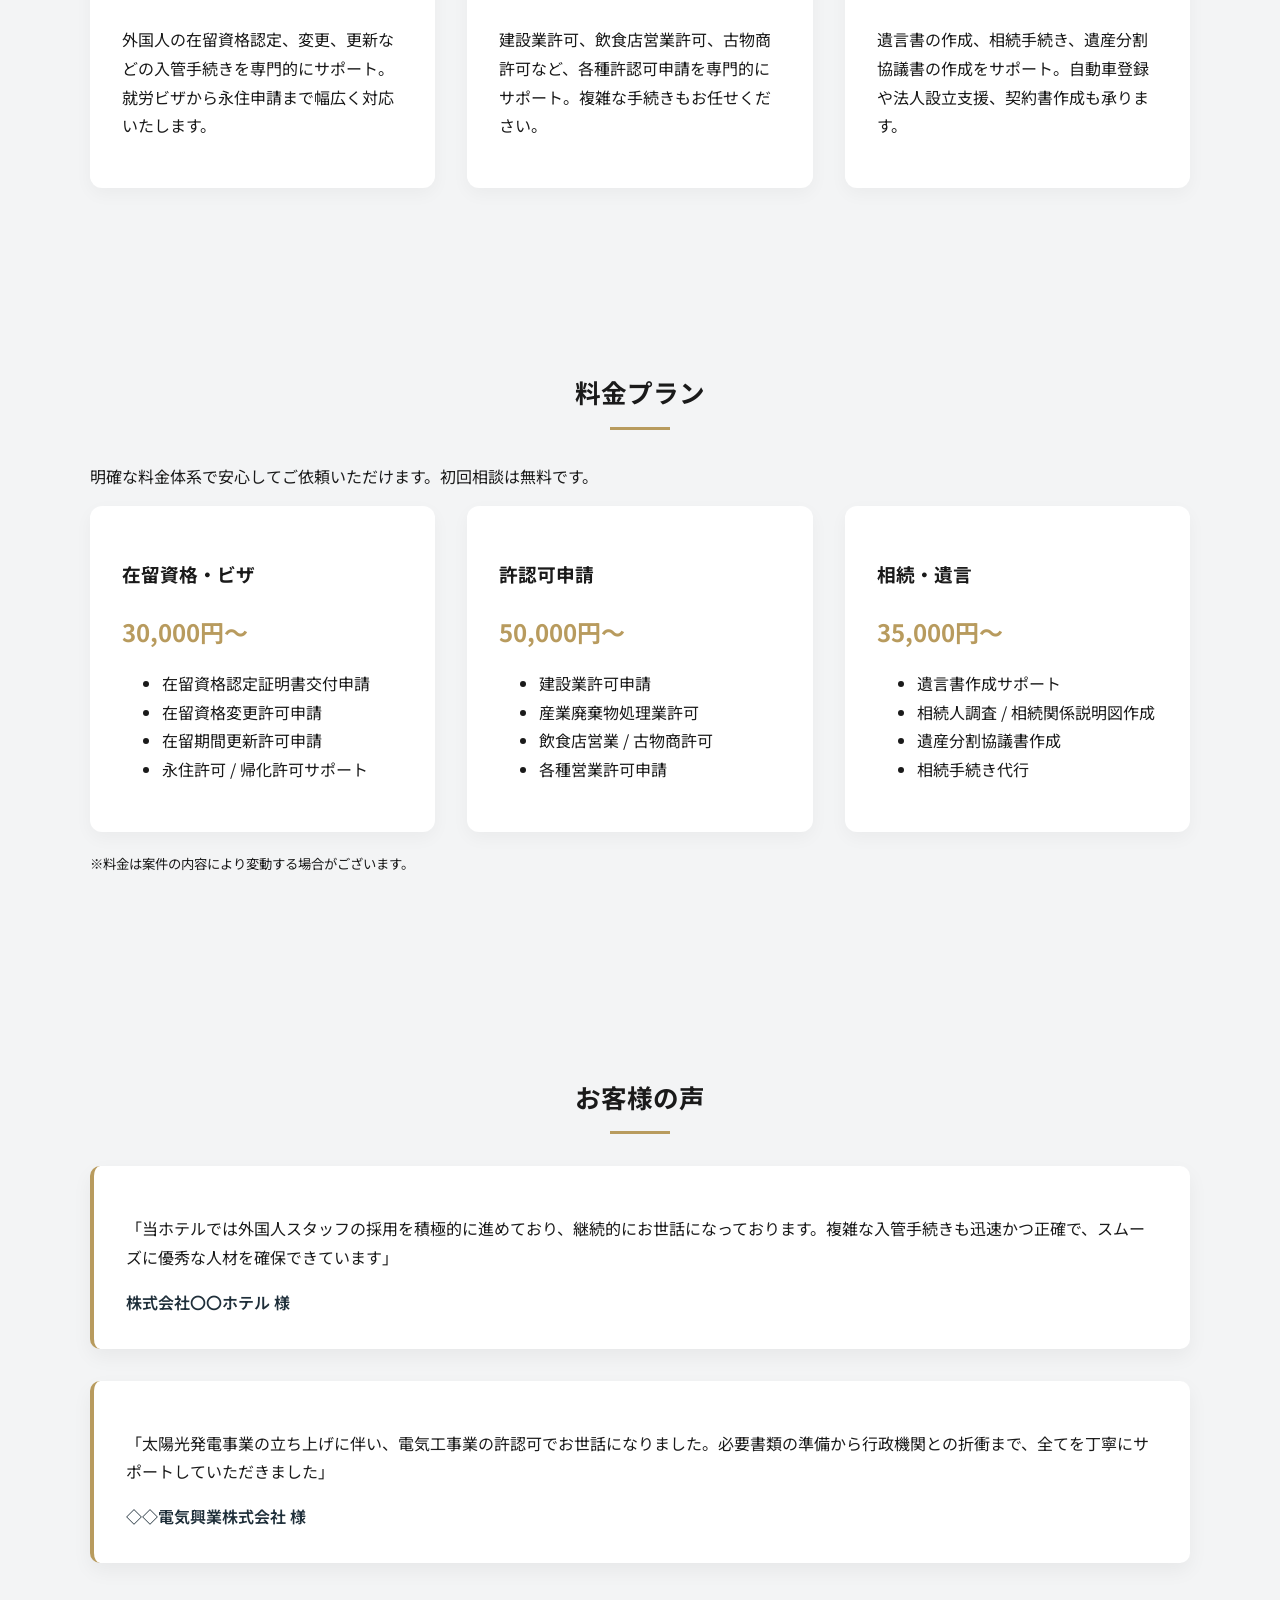
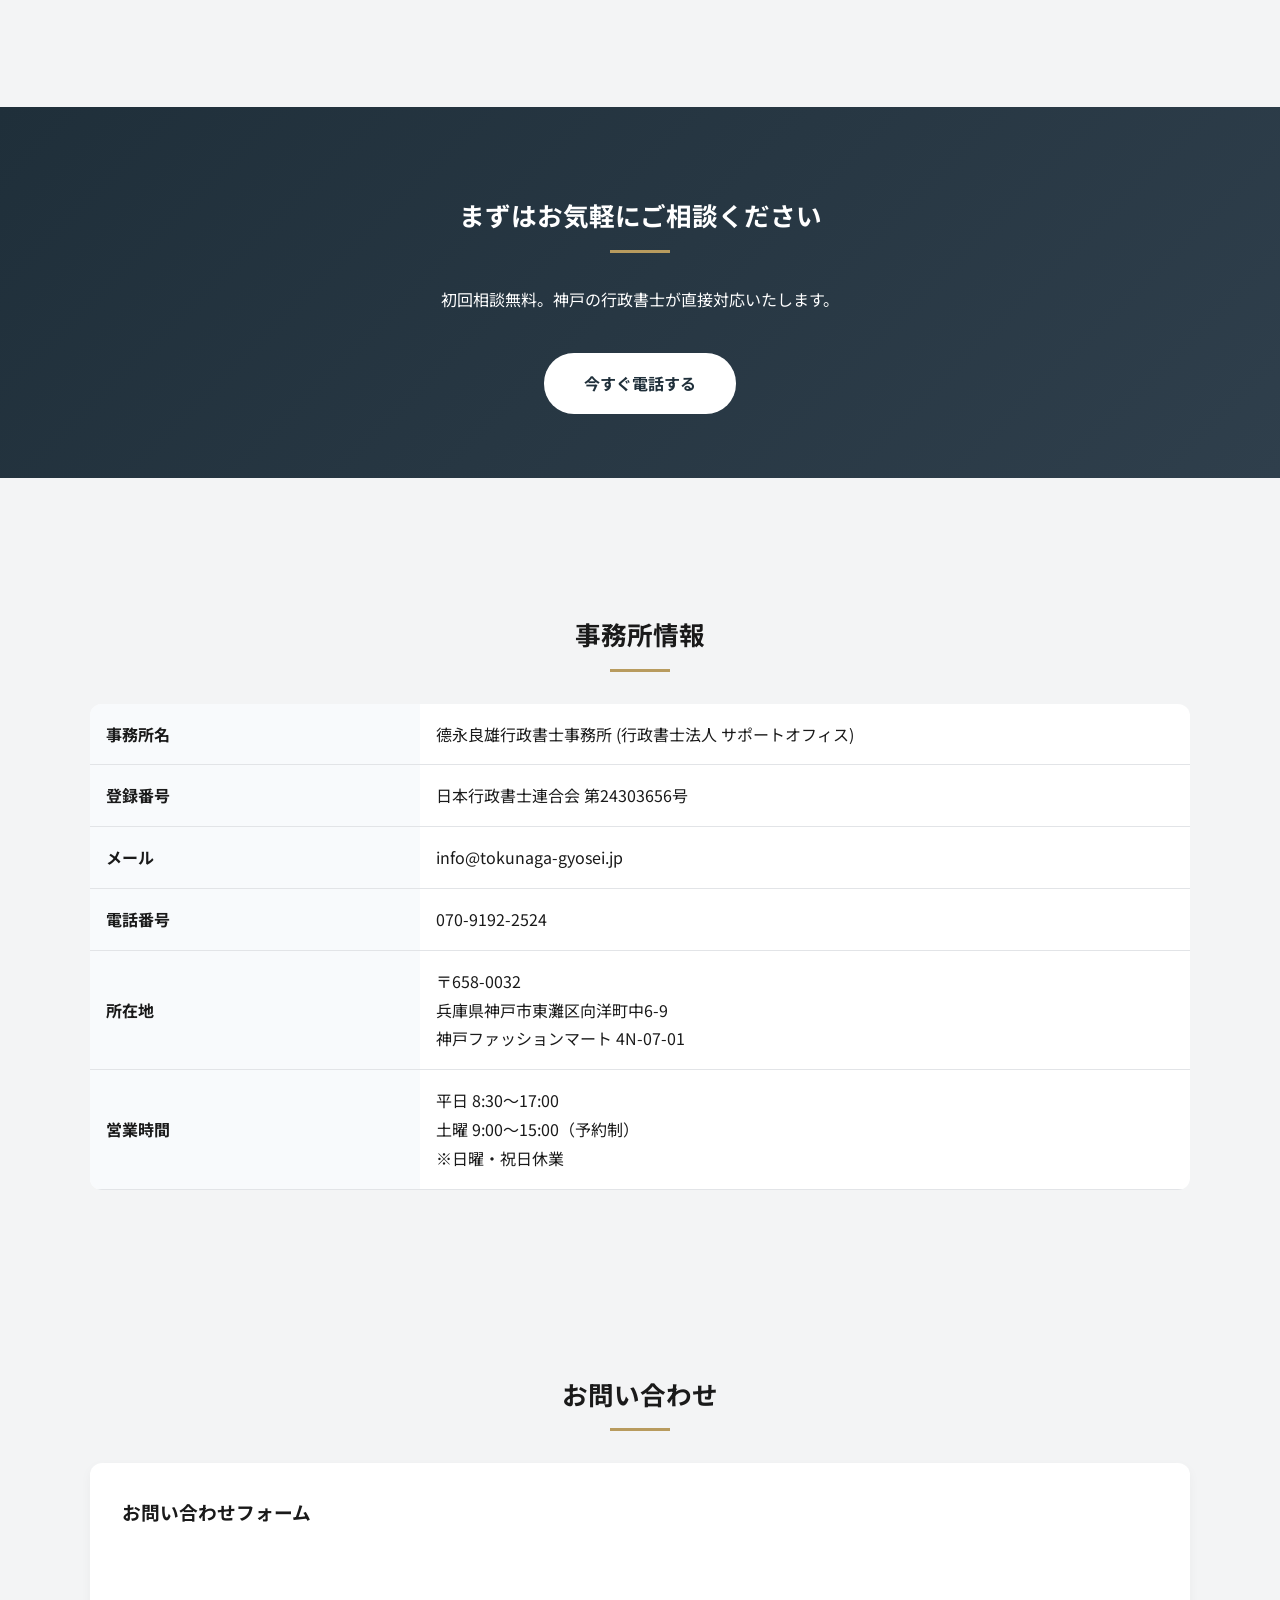
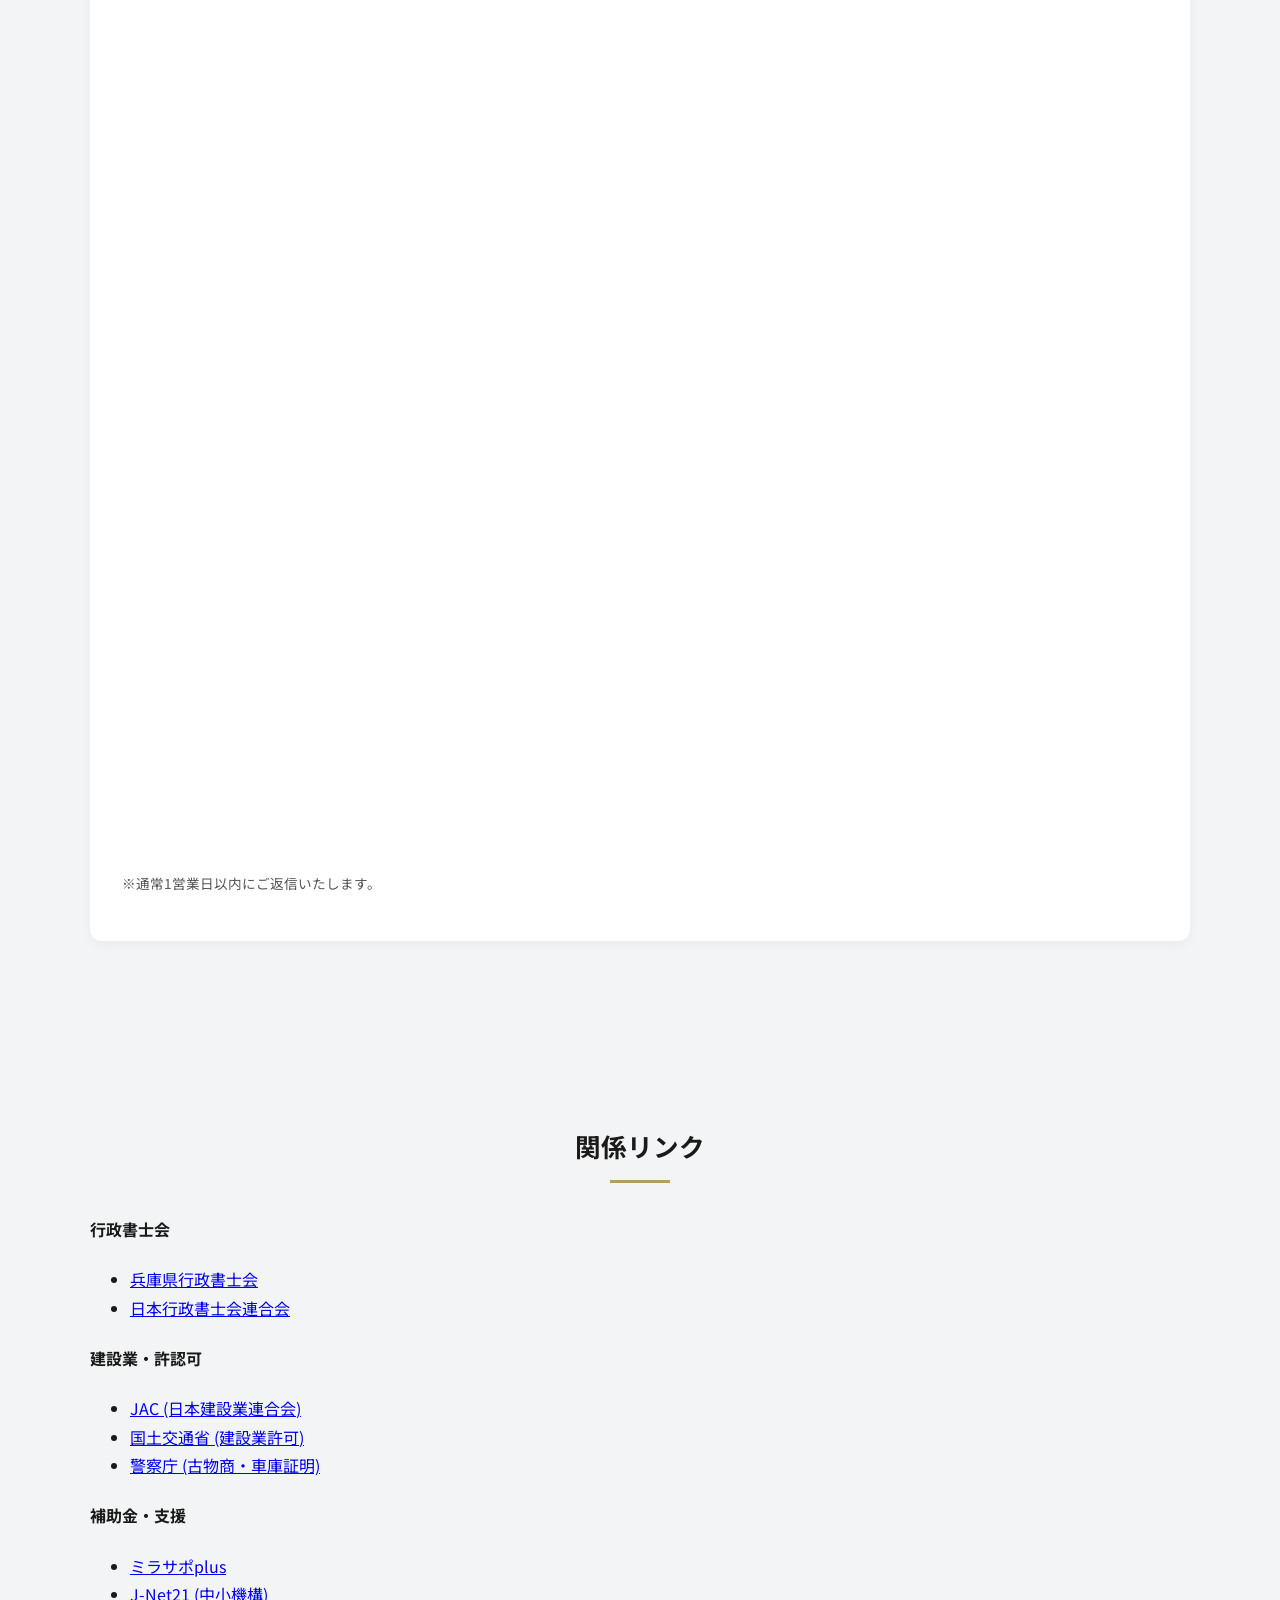
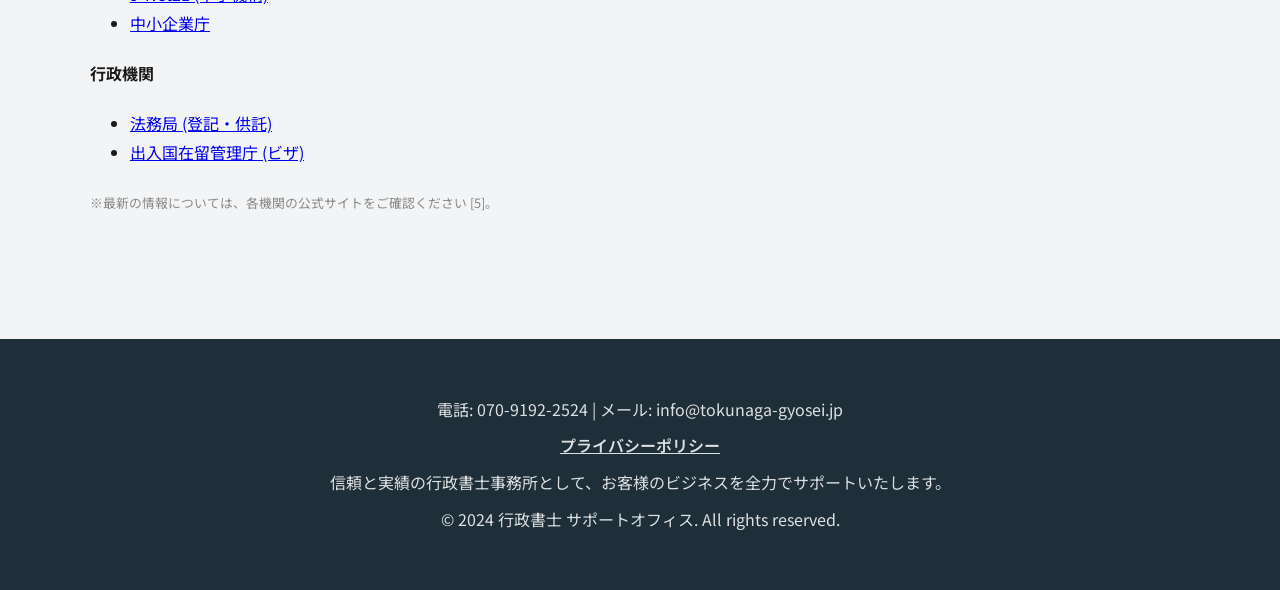
==== commit 8edee8e4: "Update color variables and styles in index.html" ====
--- a/index.html
+++ b/index.html
@@ -18,13 +18,13 @@
 
 <style>
 :root {
-    --primary: #0b3d5c;
-    --accent: #f5a623;
-    --bg-light: #f4f7fa;
-    --text-main: #222;
+    --primary: #1f2f3a;       /* 深いブルーグレー（重厚） */
+    --accent: #b89b5e;        /* 落ち着いたゴールド */
+    --bg-light: #f3f4f5;      /* ややグレー寄り背景 */
+    --text-main: #1a1a1a;
     --text-sub: #555;
     --white: #ffffff;
-    --border: #e5eaf0;
+    --border: #e2e4e7;
 }
 
 /* Base */
@@ -89,7 +89,7 @@
 
 /* Hero */
 .hero {
-    background: linear-gradient(135deg, var(--primary), #145a86);
+    background: linear-gradient(135deg, #1f2f3a, #2f3f4c);
     color: white;
     text-align: center;
     padding: 4rem 1rem;
@@ -114,8 +114,9 @@
     text-decoration: none;
     transition: 0.3s;
 }
-.hero .btn:hover {
-    background: #ffb84d;
+.hero .btn:hover,
+.contact-form button:hover {
+    background: #a8894a;
 }
 
 /* Container */
@@ -339,7 +340,7 @@
 .testimonial-item {
     background: white;
     padding: 2rem;
-    border-left: 6px solid var(--accent);
+    border-left: 4px solid var(--accent);
     border-radius: 10px;
     margin-bottom: 2rem;
     box-shadow: 0 8px 20px rgba(0,0,0,0.05);
@@ -354,7 +355,7 @@
 
 /* CTA帯 */
 .cta-section {
-    background: linear-gradient(135deg, var(--primary), #145a86);
+    background: linear-gradient(135deg, #1f2f3a, #2f3f4c);
     color: white;
     text-align: center;
     padding: 4rem 1rem;
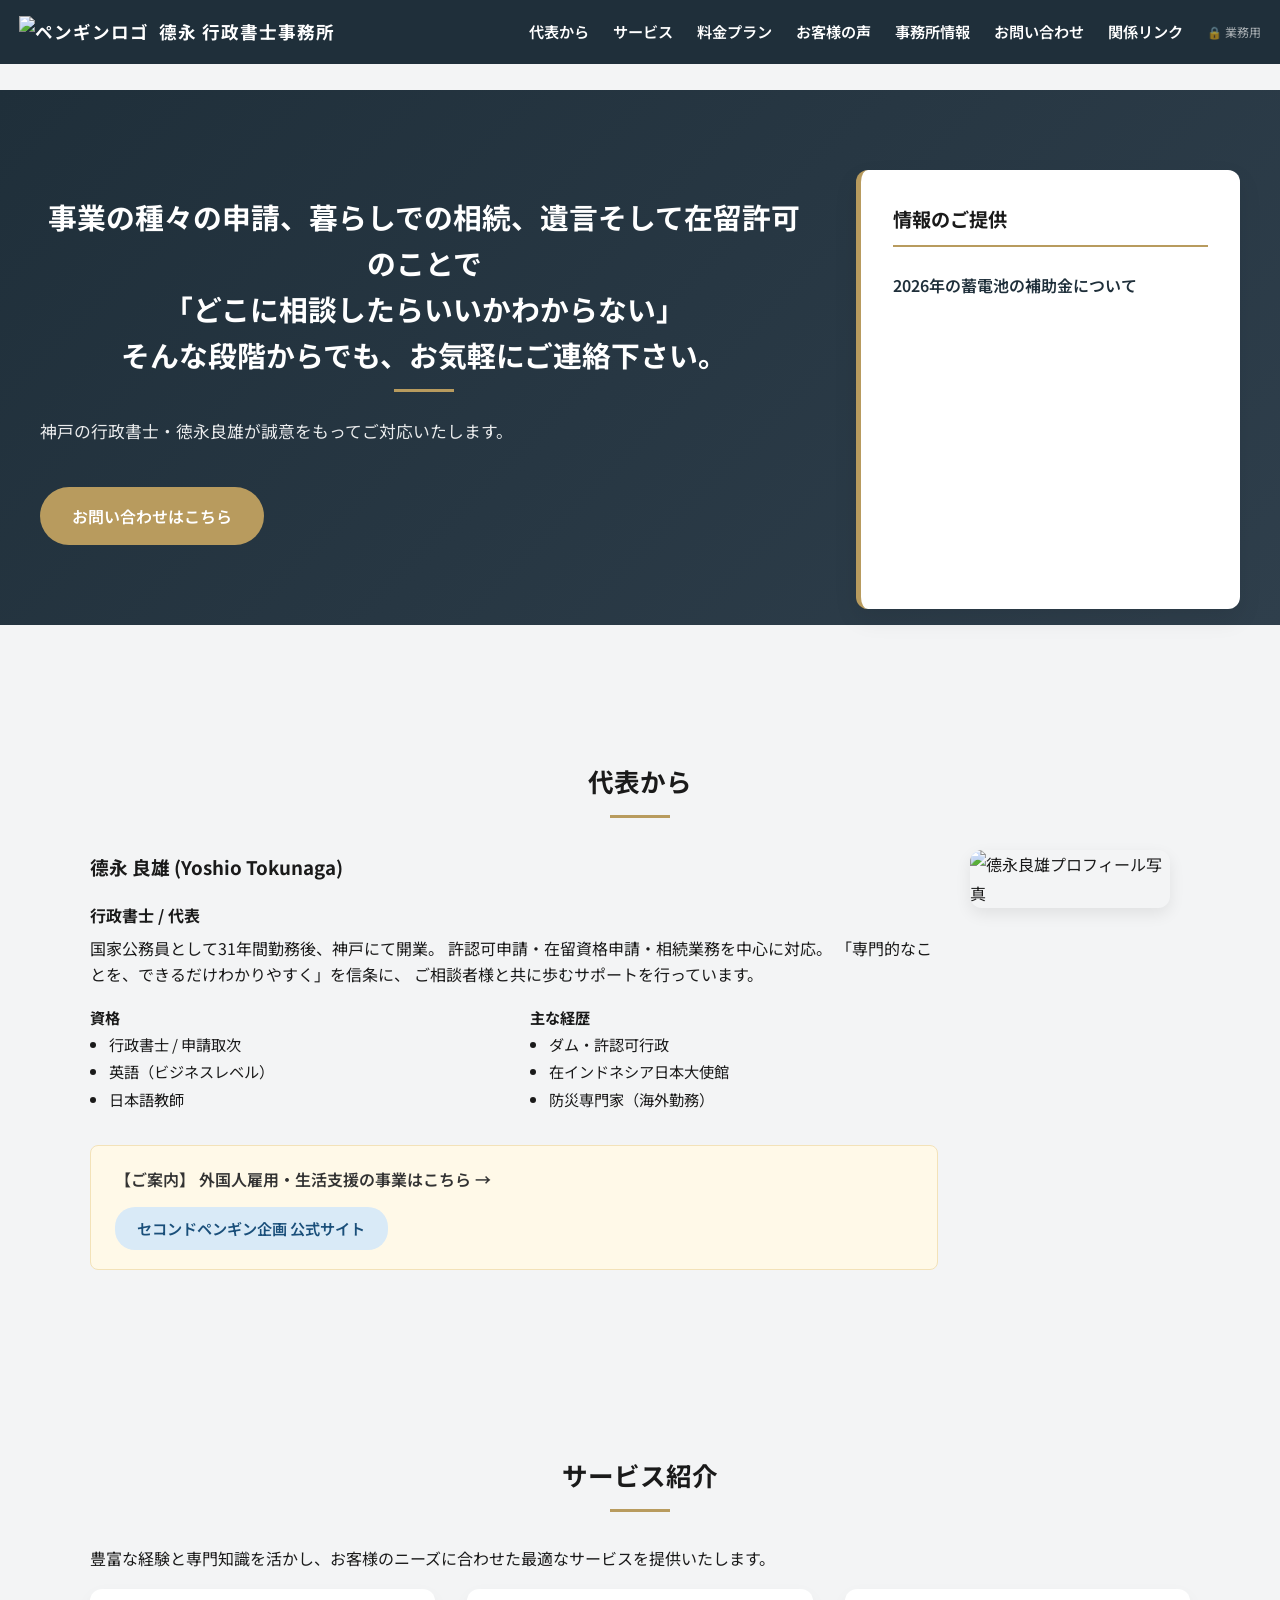
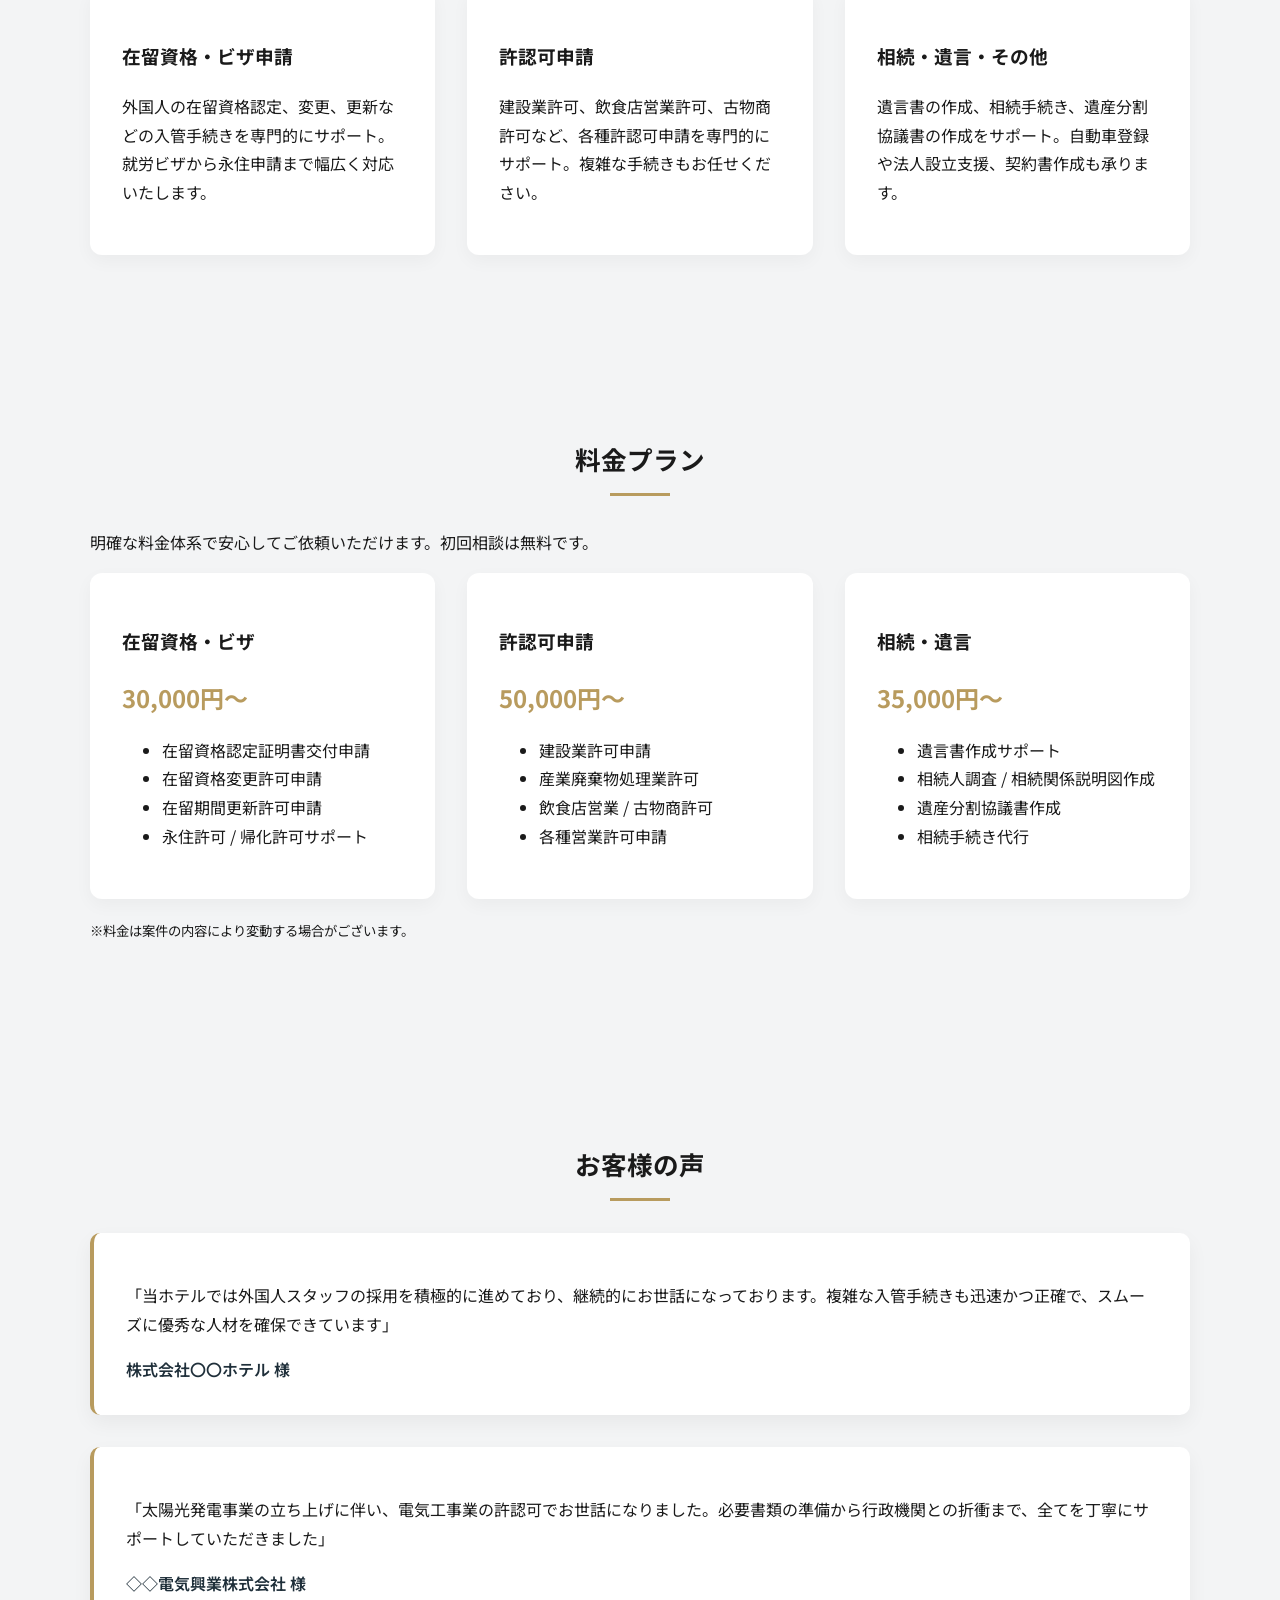
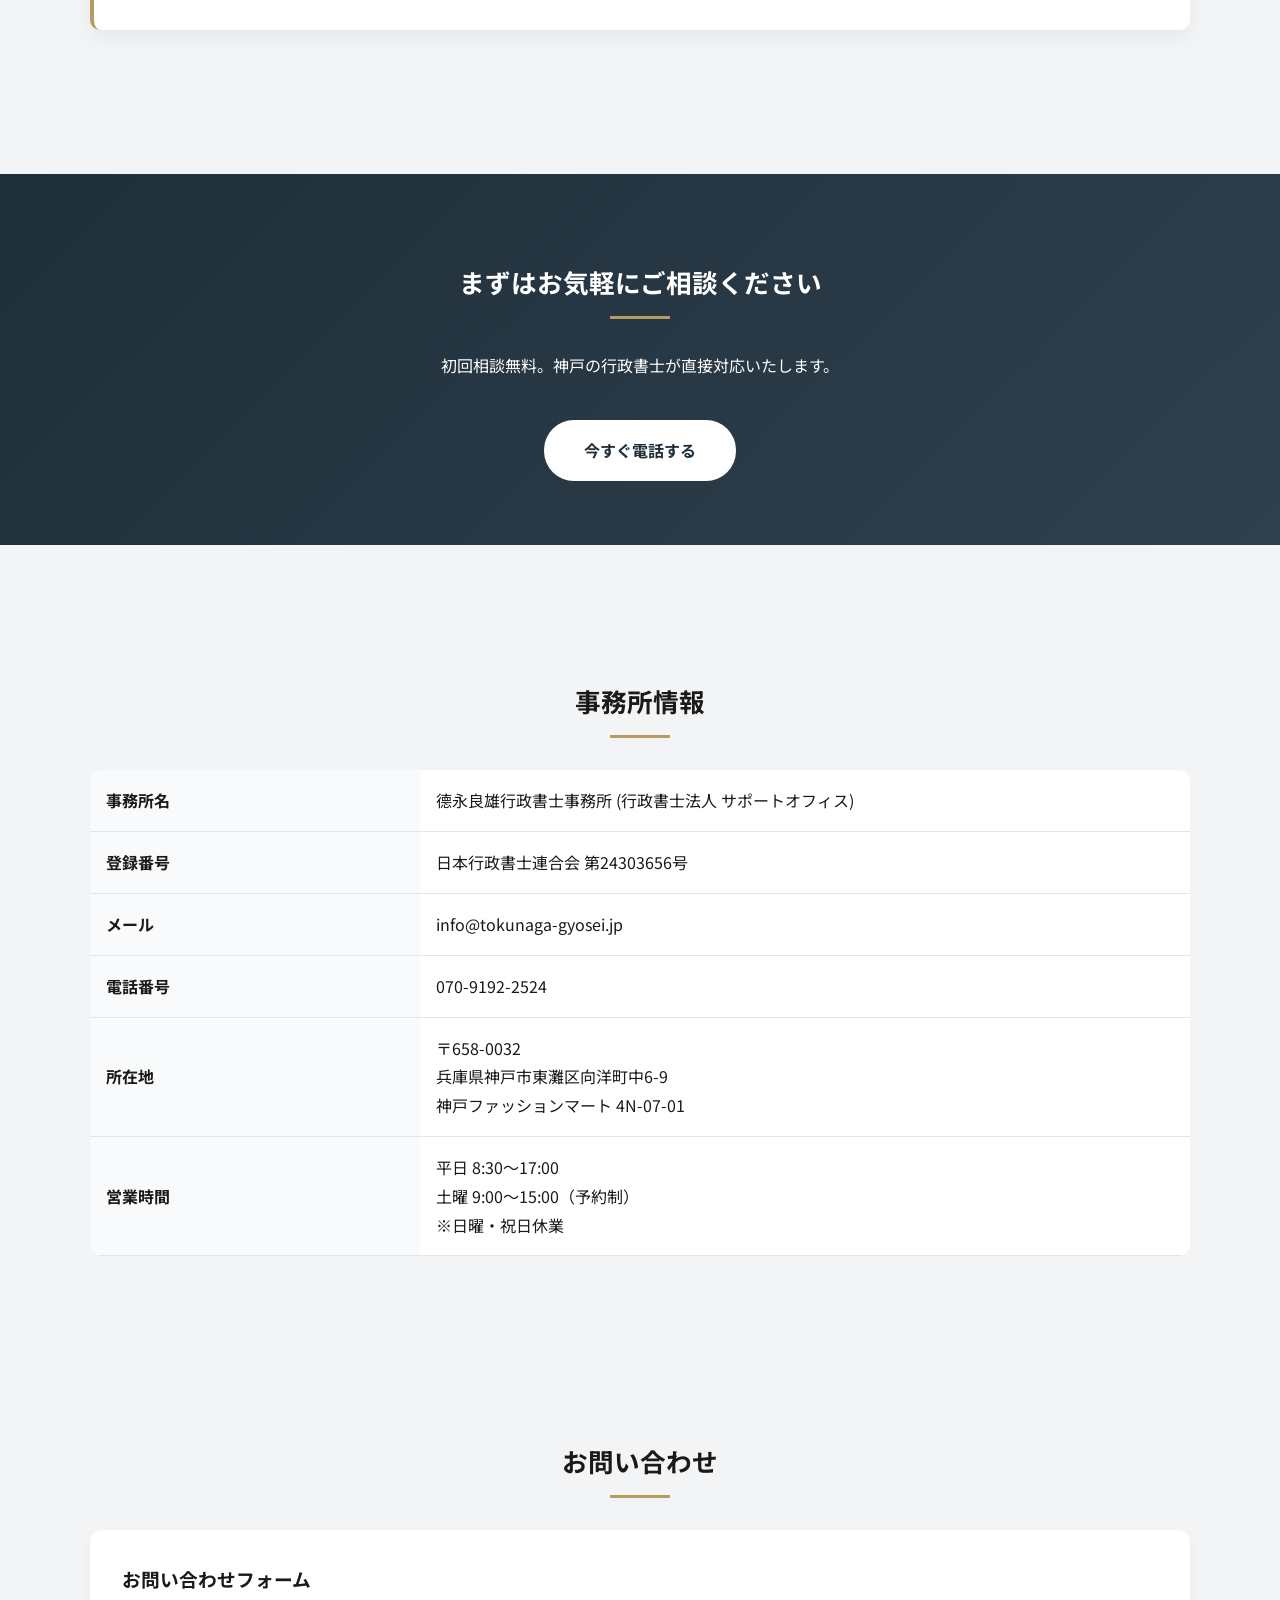
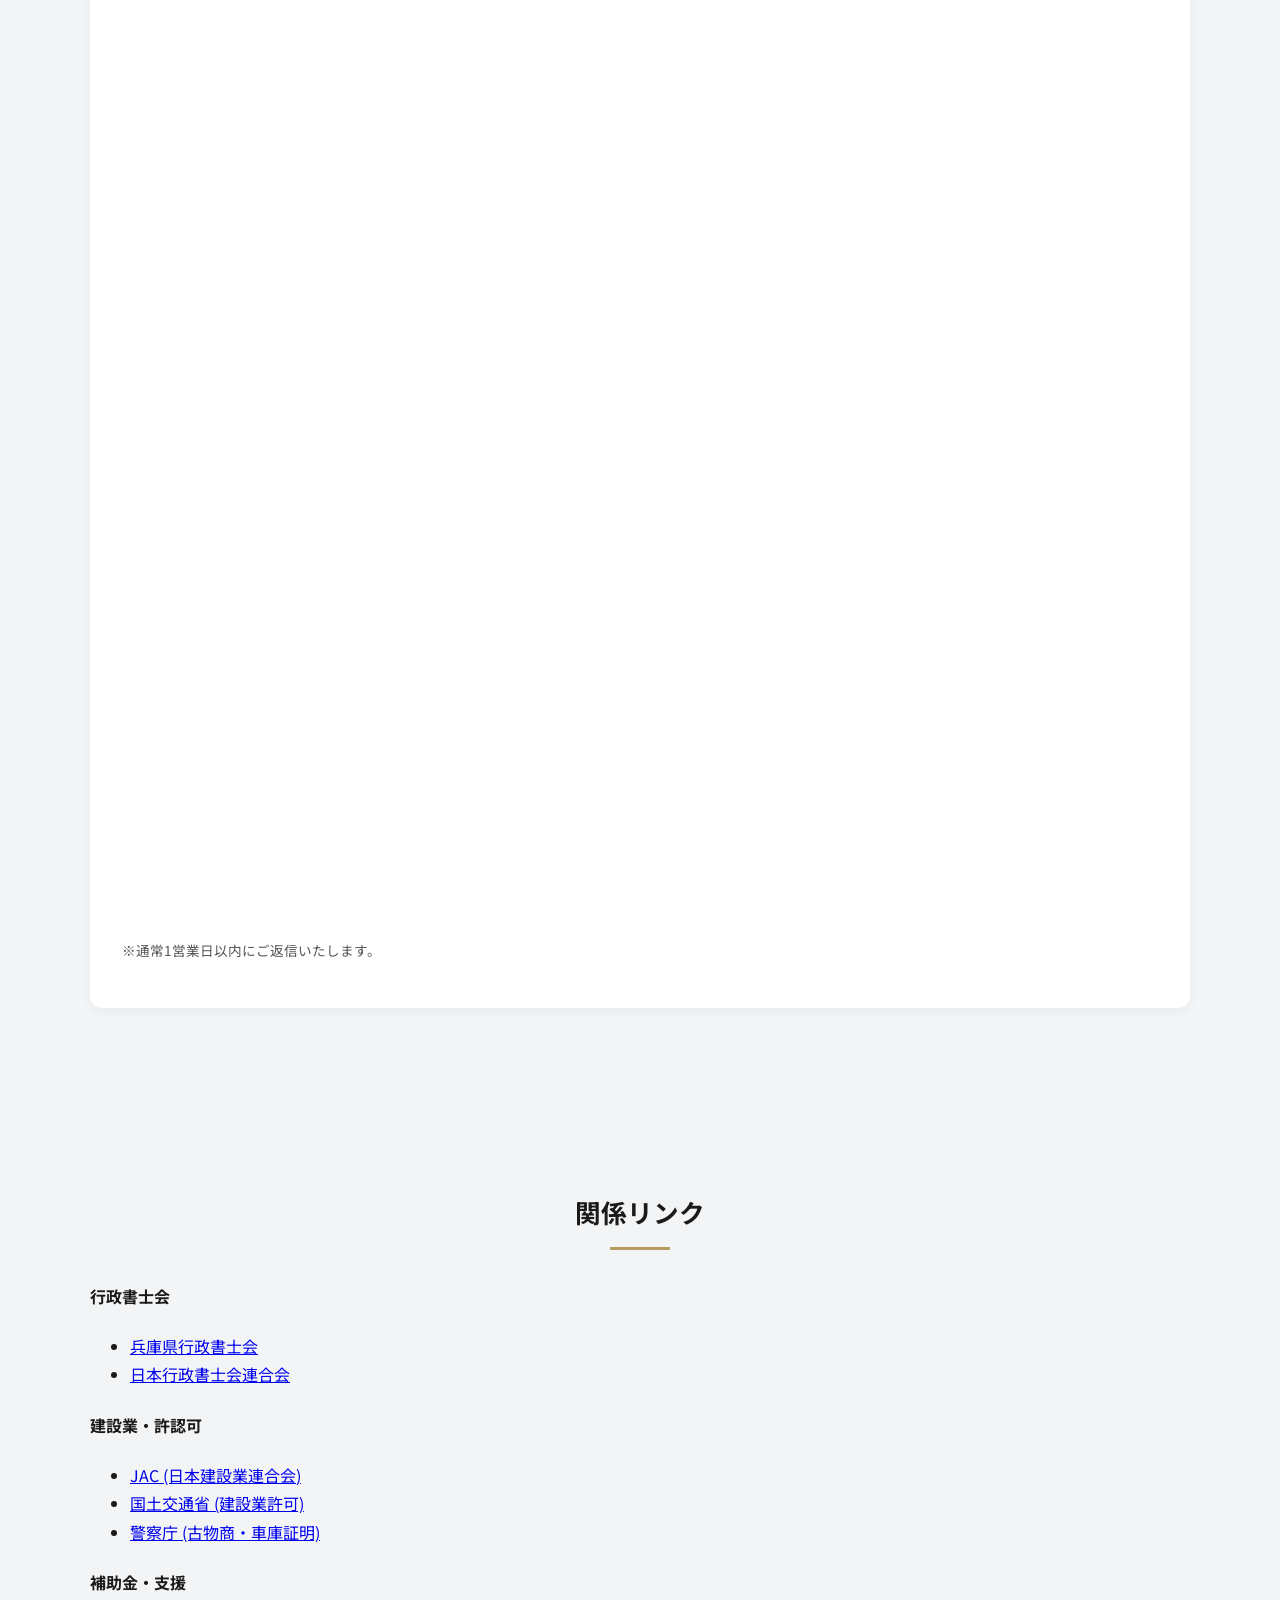
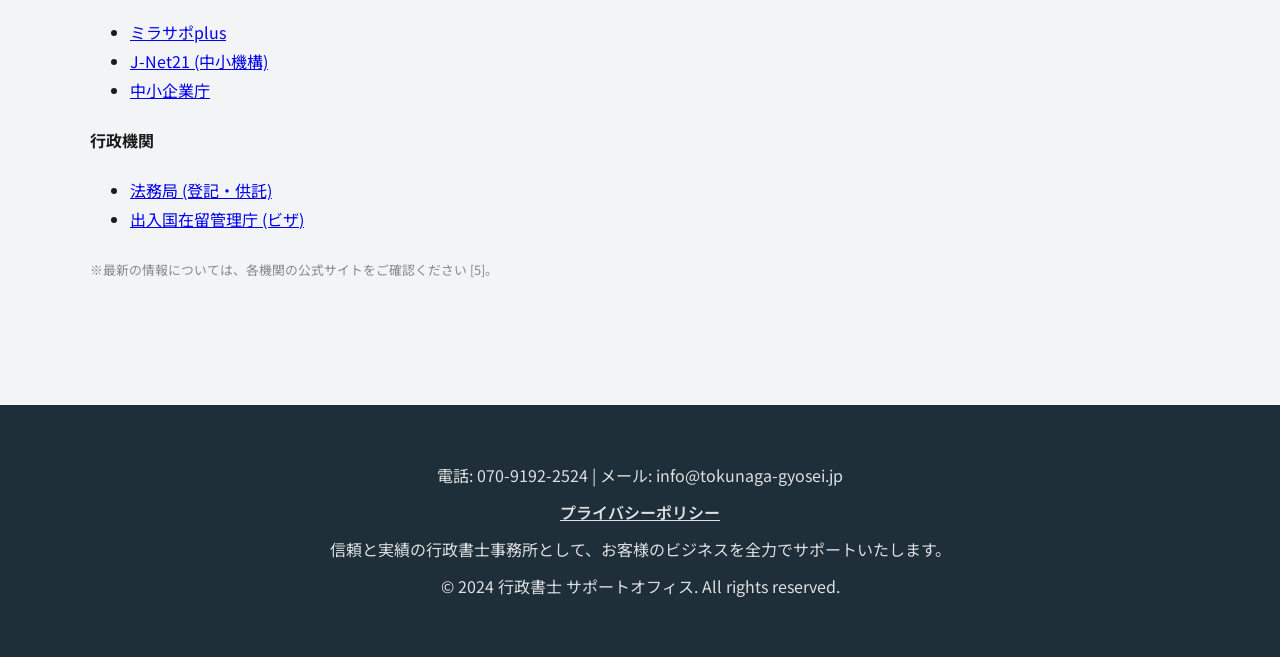
==== commit d7758e69: "Update index.html" ====
--- a/index.html
+++ b/index.html
@@ -87,23 +87,41 @@
     color: var(--accent);
 }
 
-/* Hero */
+/* ===============================
+   Hero (2カラム構成 / PCのみ)
+================================= */
+
 .hero {
     background: linear-gradient(135deg, #1f2f3a, #2f3f4c);
     color: white;
-    text-align: center;
-    padding: 4rem 1rem;
-}
-.hero h2 {
-    font-size: 1.9rem;
+    padding: 5rem 1rem;
+}
+
+.hero-inner {
+    max-width: 1200px;
+    margin: auto;
+    display: flex;
+    align-items: stretch;
+    gap: 3rem;
+}
+
+.hero-left {
+    flex: 2;  /* 2/3 */
+    text-align: left;
+}
+
+.hero-left h2 {
+    font-size: 1.8rem;
     margin-bottom: 1.5rem;
     line-height: 1.6;
 }
-.hero p {
-    font-size: 1.1rem;
+
+.hero-left p {
+    font-size: 1.05rem;
     opacity: 0.9;
 }
-.hero .btn {
+
+.hero-left .btn {
     display: inline-block;
     margin-top: 1.5rem;
     background: var(--accent);
@@ -114,11 +132,62 @@
     text-decoration: none;
     transition: 0.3s;
 }
-.hero .btn:hover,
-.contact-form button:hover {
+
+.hero-left .btn:hover {
     background: #a8894a;
 }
 
+/* 右側：情報提供ボックス */
+.hero-right {
+    flex: 1;  /* 1/3 */
+}
+
+.info-box {
+    background: white;
+    color: var(--text-main);
+    padding: 2rem;
+    height: 100%;
+    border-radius: 12px;
+    box-shadow: 0 10px 25px rgba(0,0,0,0.08);
+    border-left: 5px solid var(--accent);
+}
+
+.info-box h3 {
+    margin-top: 0;
+    font-size: 1.2rem;
+    margin-bottom: 1rem;
+    border-bottom: 2px solid var(--accent);
+    padding-bottom: 0.5rem;
+}
+
+.info-box a {
+    display: block;
+    text-decoration: none;
+    font-weight: 600;
+    color: var(--primary);
+    padding: 0.5rem 0;
+    transition: 0.3s;
+}
+
+.info-box a:hover {
+    color: var(--accent);
+}
+
+/* スマホは縦並び */
+@media (max-width: 768px) {
+    .hero-inner {
+        flex-direction: column;
+        text-align: center;
+    }
+
+    .hero-left {
+        text-align: center;
+    }
+
+    .hero-right {
+        width: 100%;
+    }
+}
 /* Container */
 .container {
     max-width: 1100px;
@@ -503,11 +572,10 @@
 <body>
 
 <header>
-   <div class="header-logo">
-        <img src="logo_SP2.png" alt="logo_SP2">
-        <img src="行政書士マーク.png" alt="行政書士マーク">
-        <span>德永 行政書士事務所</span>
-   </div>
+<div class="header-logo">
+    <img src="gyosei_logo_192.png" alt="ペンギンロゴ">
+    <span>德永 行政書士事務所</span>
+</div>
 
    <!-- ハンバーガーボタン -->
    <div class="hamburger" id="hamburger">
@@ -533,14 +601,35 @@
 </header>
 
 <section class="hero">
-    <div class="container" style="padding:0;">
-       <h2>
+    <div class="hero-inner">
+
+        <!-- 左 2/3 -->
+        <div class="hero-left">
+            <h2>
 事業の種々の申請、暮らしでの相続、遺言そして在留許可のことで<br>
 「どこに相談したらいいかわからない」<br>
 そんな段階からでも、お気軽にご連絡下さい。
-</h2>
-        <p>神戸の行政書士・徳永良雄が誠意をもってご対応いたします。</p>
-        <a href="#contact" class="btn">お問い合わせはこちら</a>
+            </h2>
+
+            <p>
+神戸の行政書士・徳永良雄が誠意をもってご対応いたします。
+            </p>
+
+            <a href="#contact" class="btn">お問い合わせはこちら</a>
+        </div>
+
+        <!-- 右 1/3 -->
+        <div class="hero-right">
+            <div class="info-box">
+                <h3>情報のご提供</h3>
+
+                <a href="#">
+                    2026年の蓄電池の補助金について
+                </a>
+
+            </div>
+        </div>
+
     </div>
 </section>
 
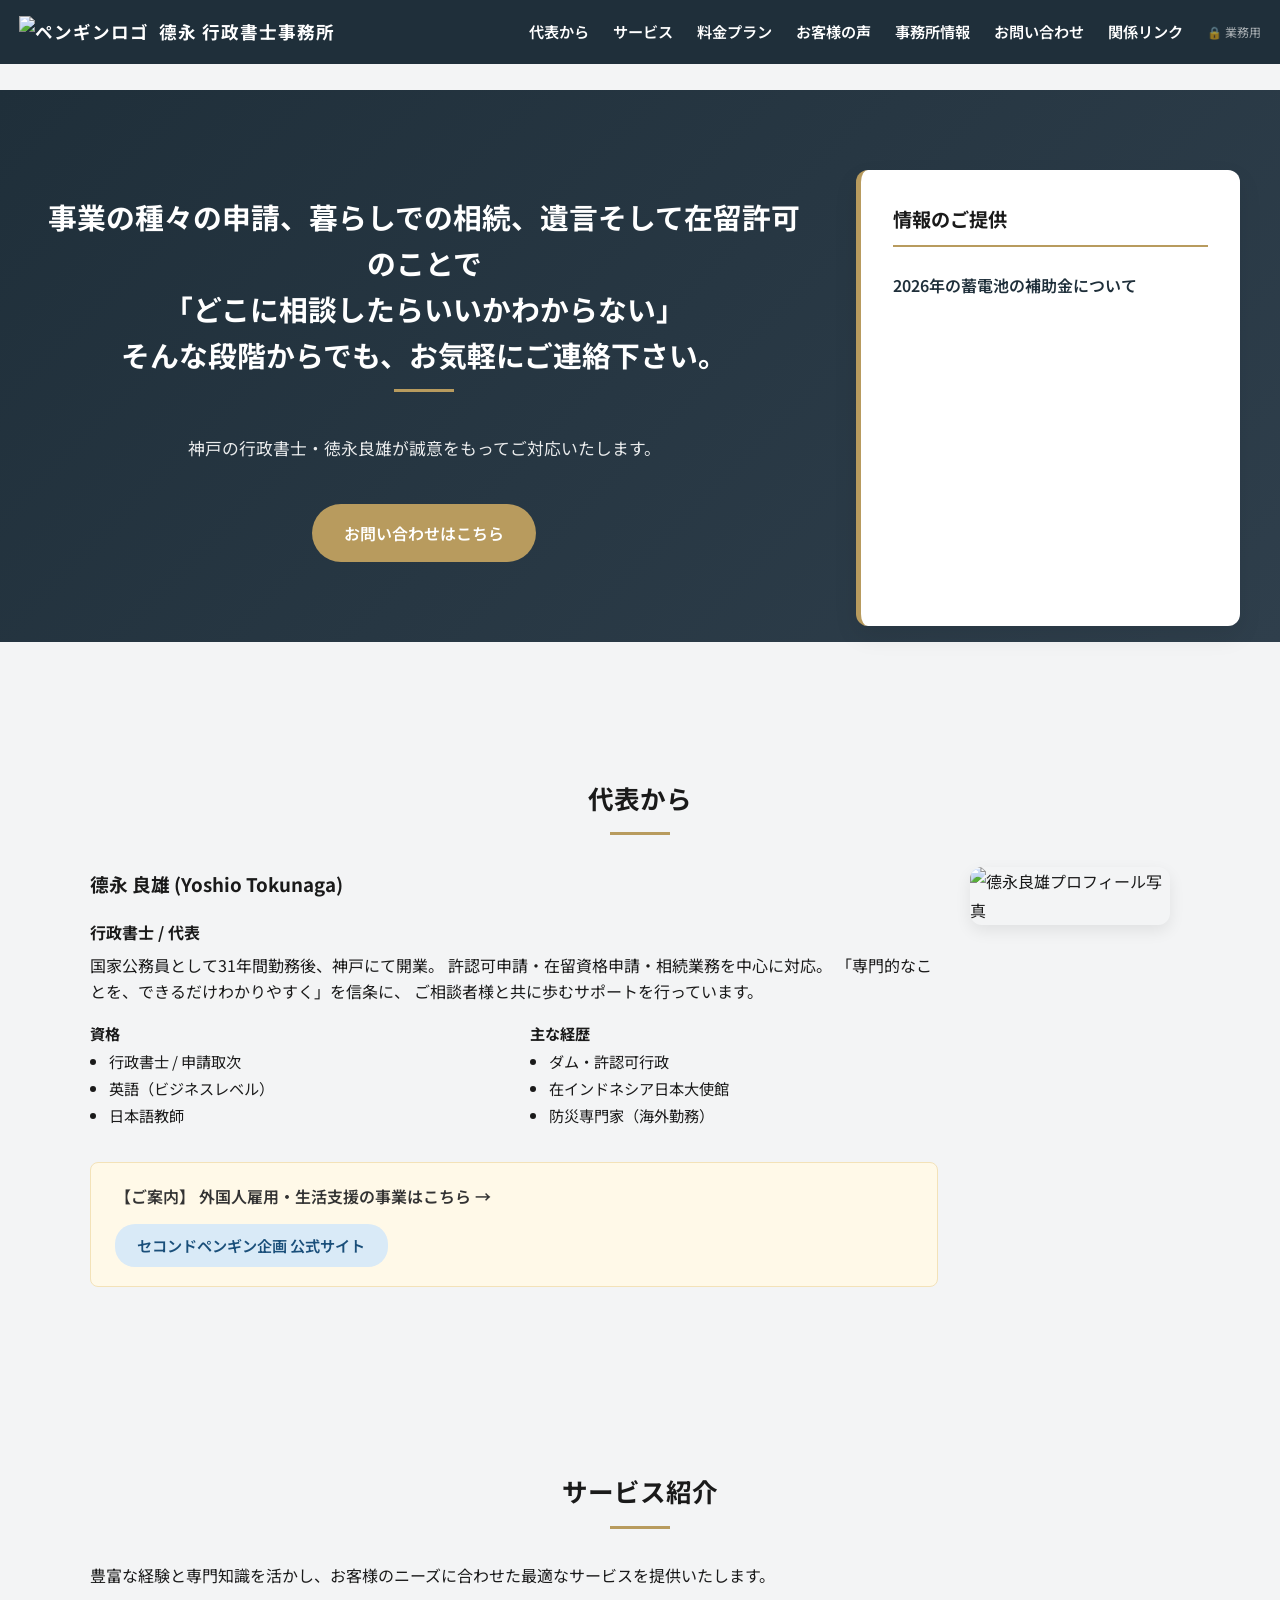
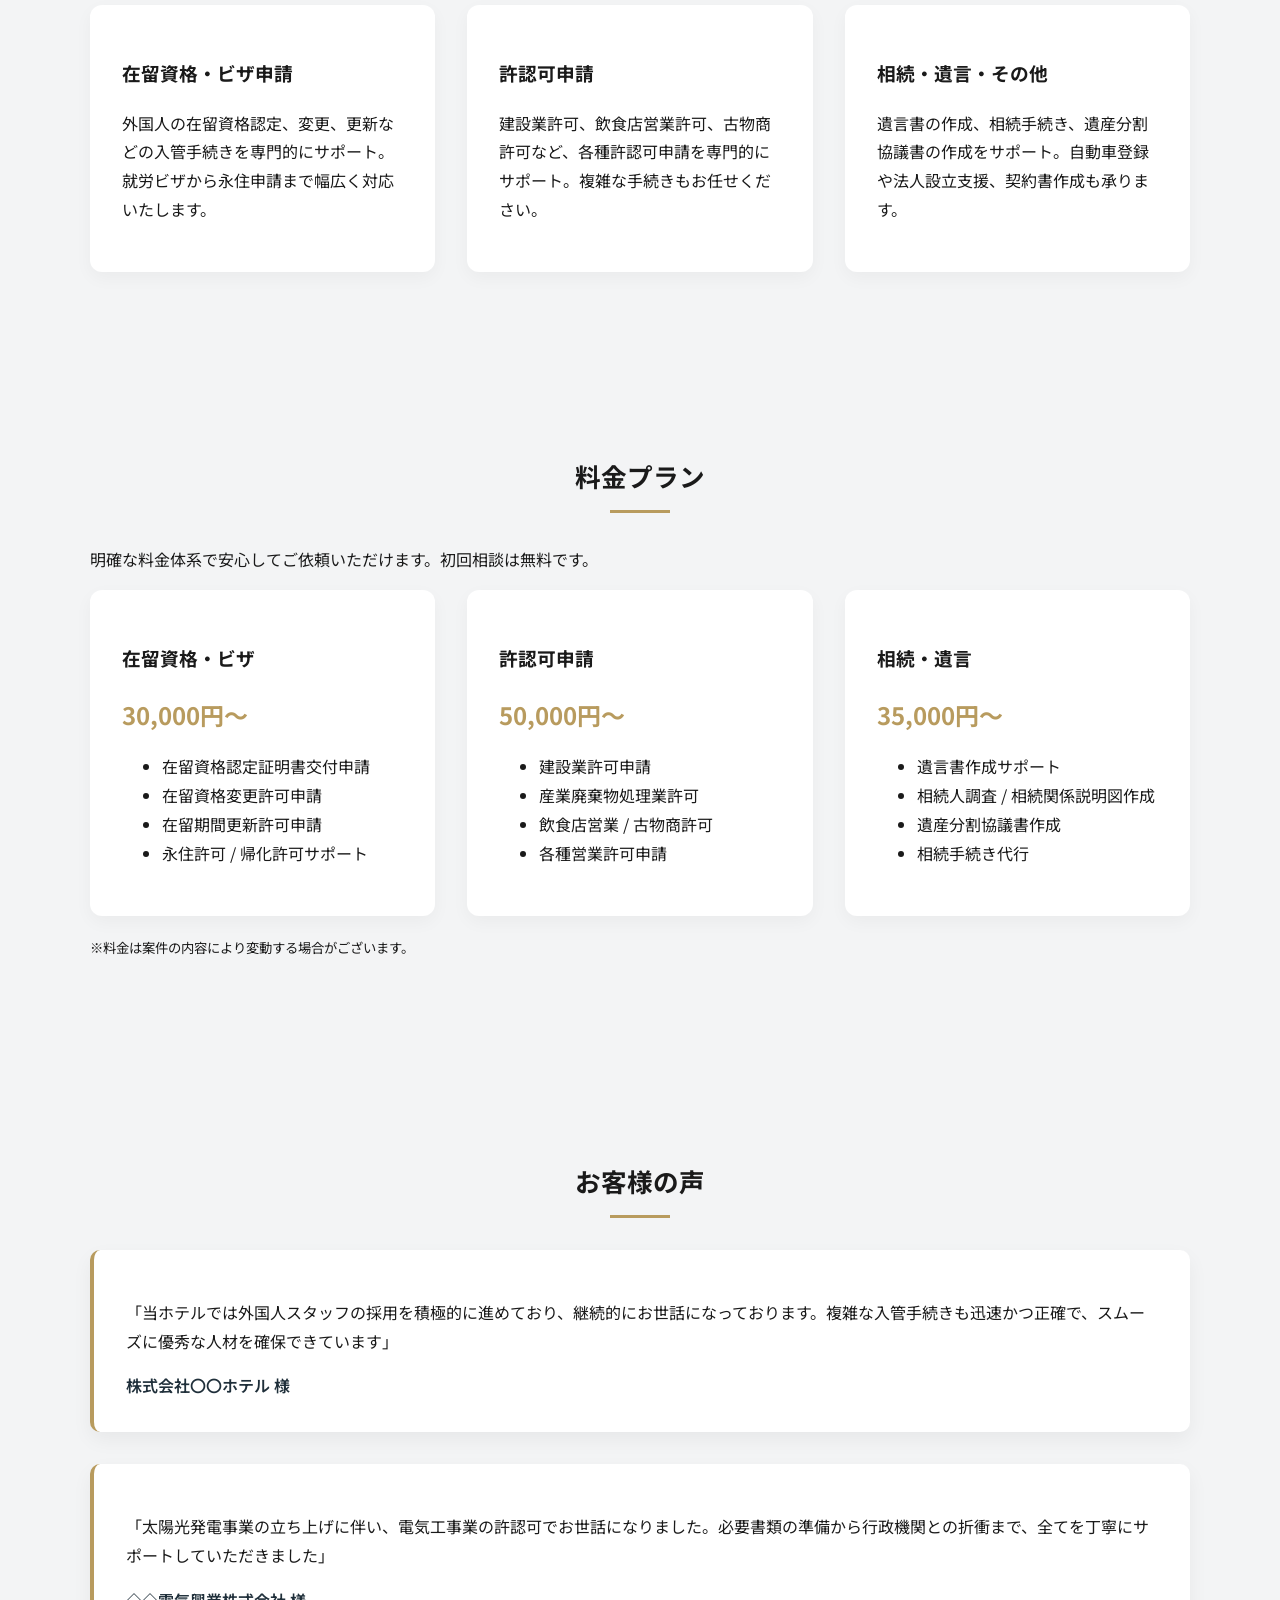
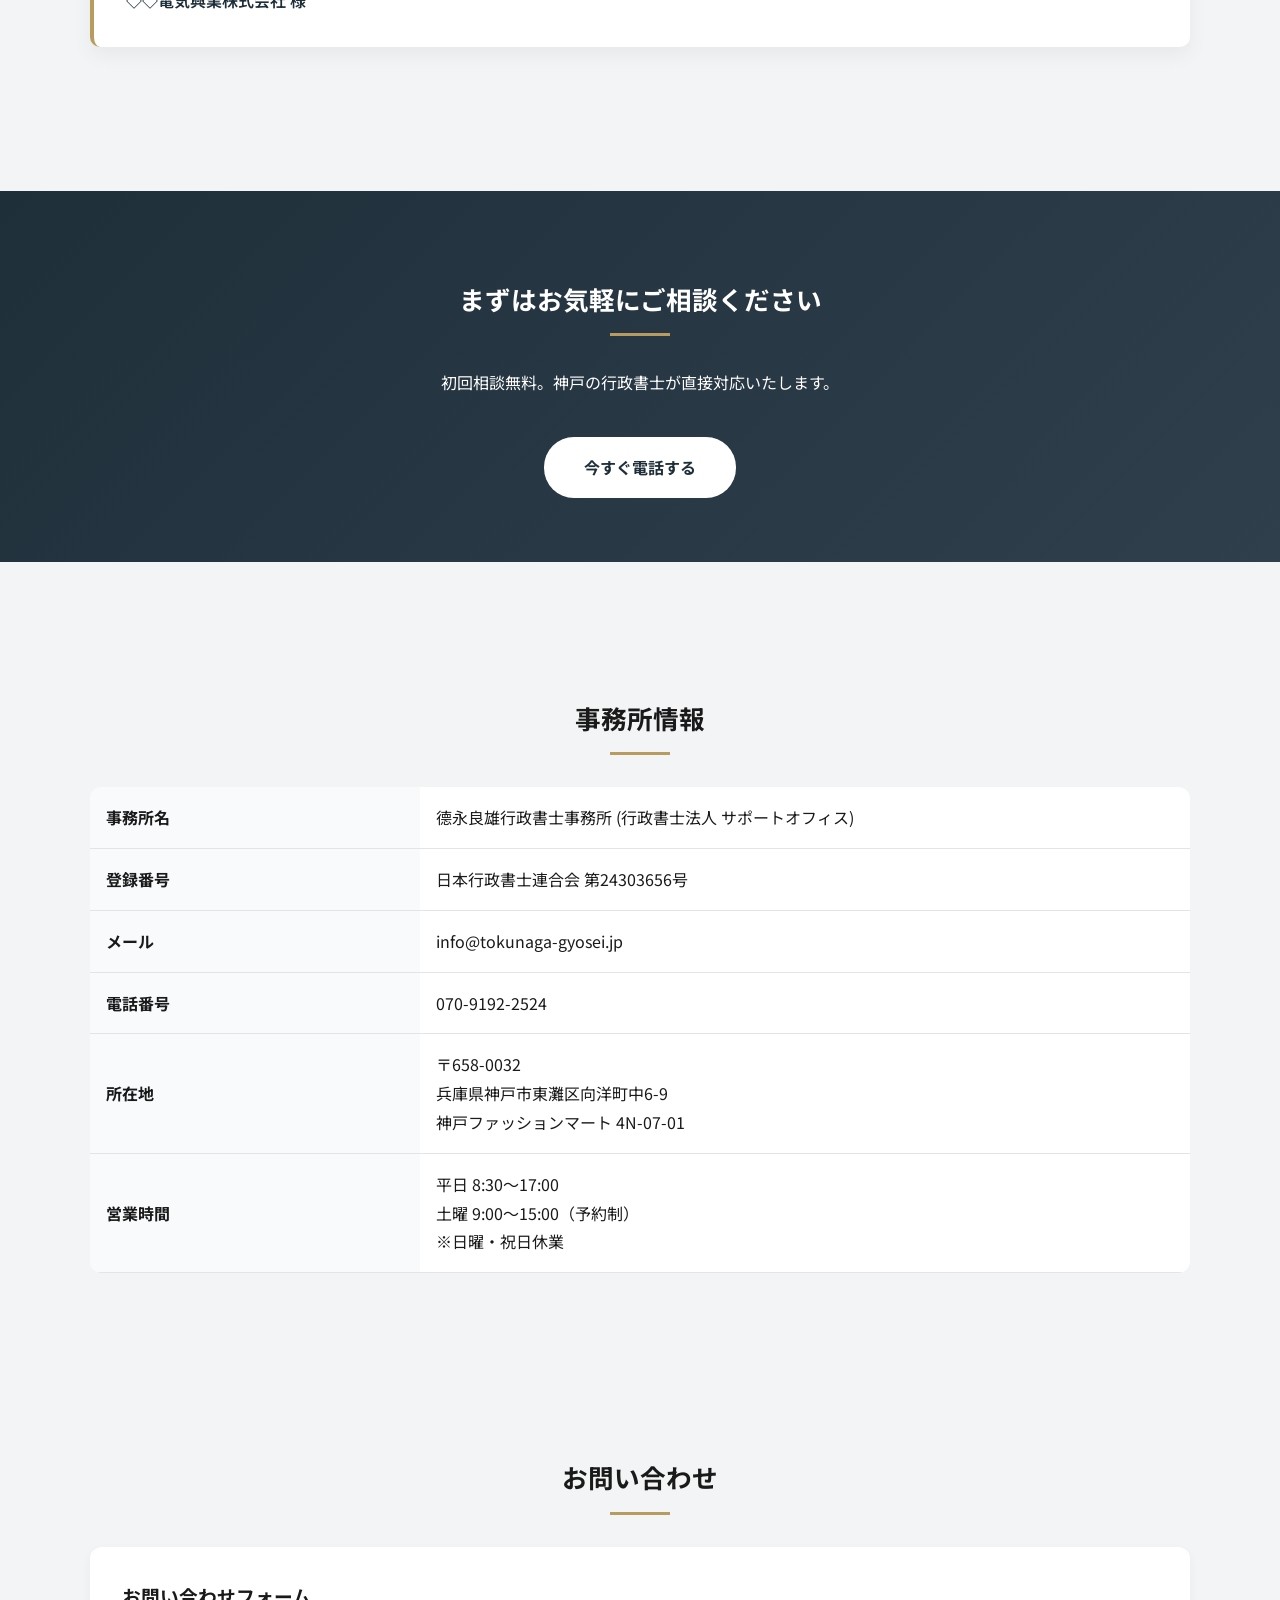
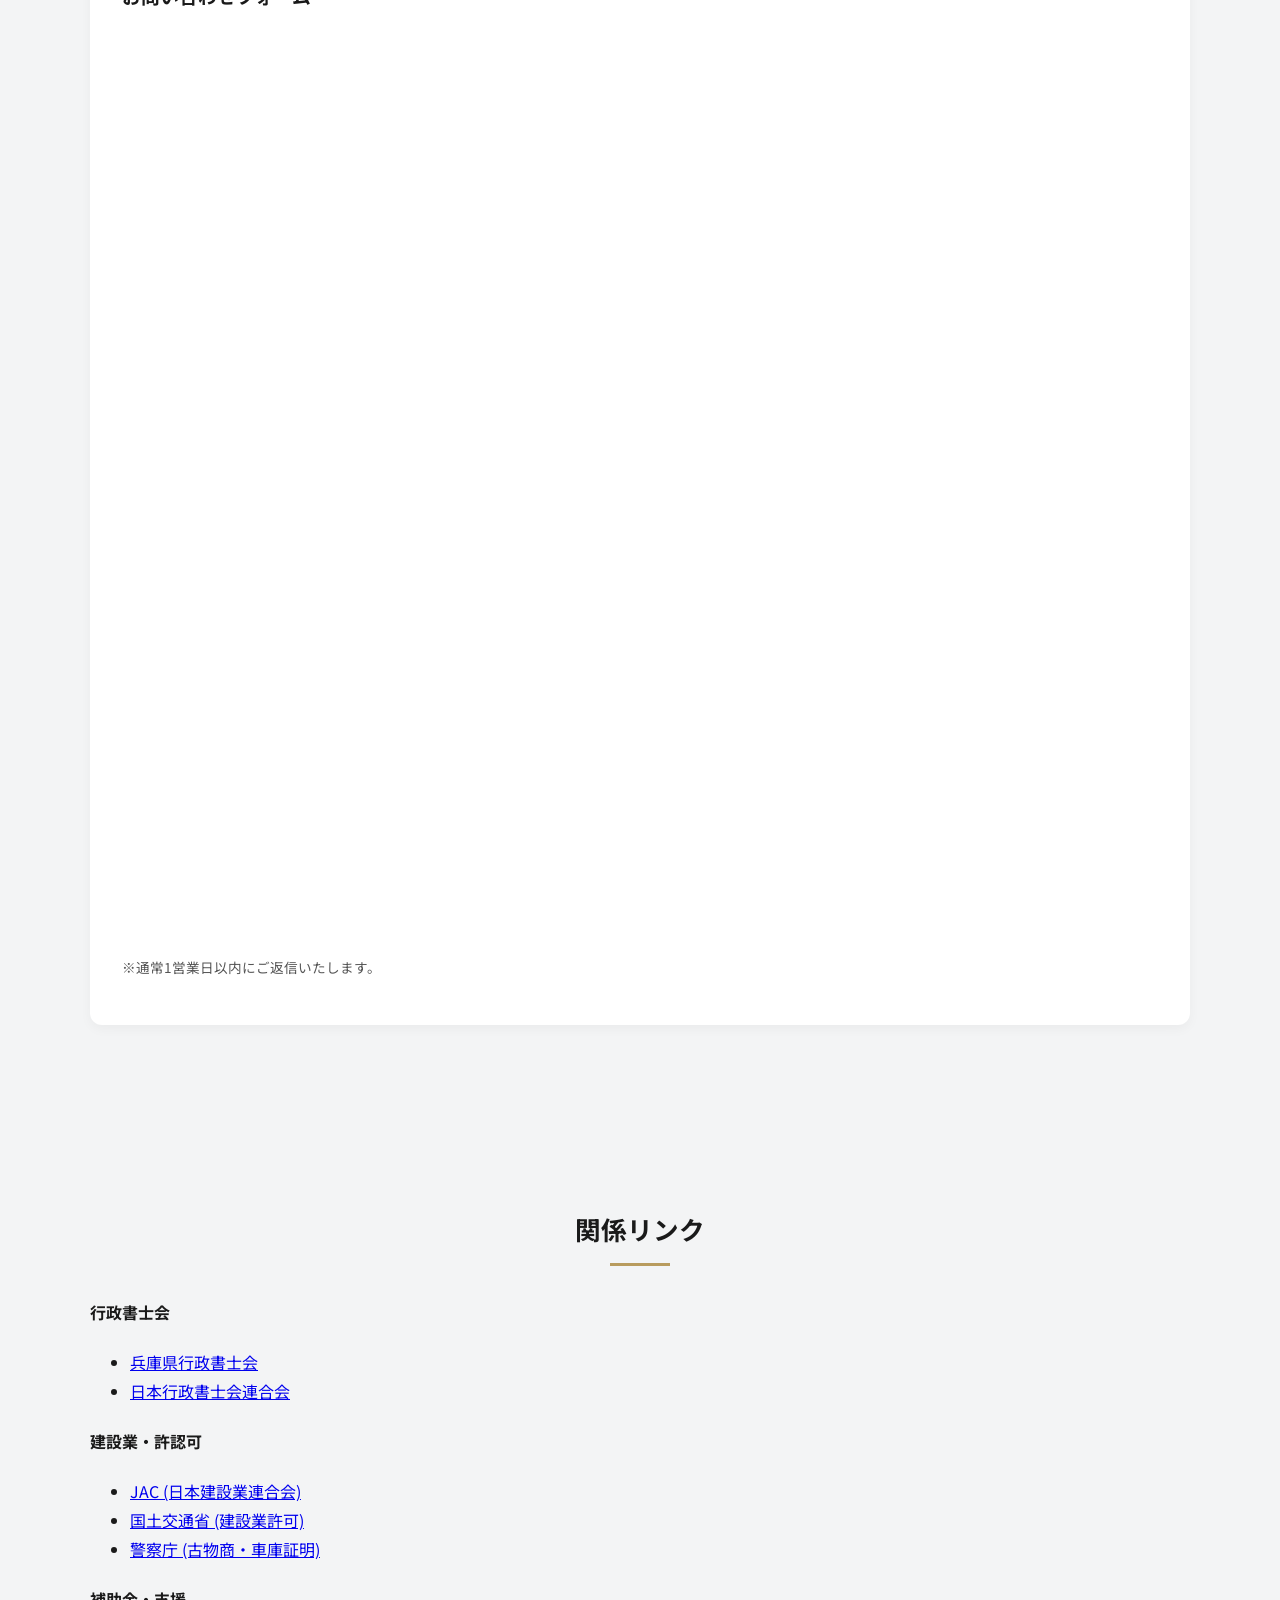
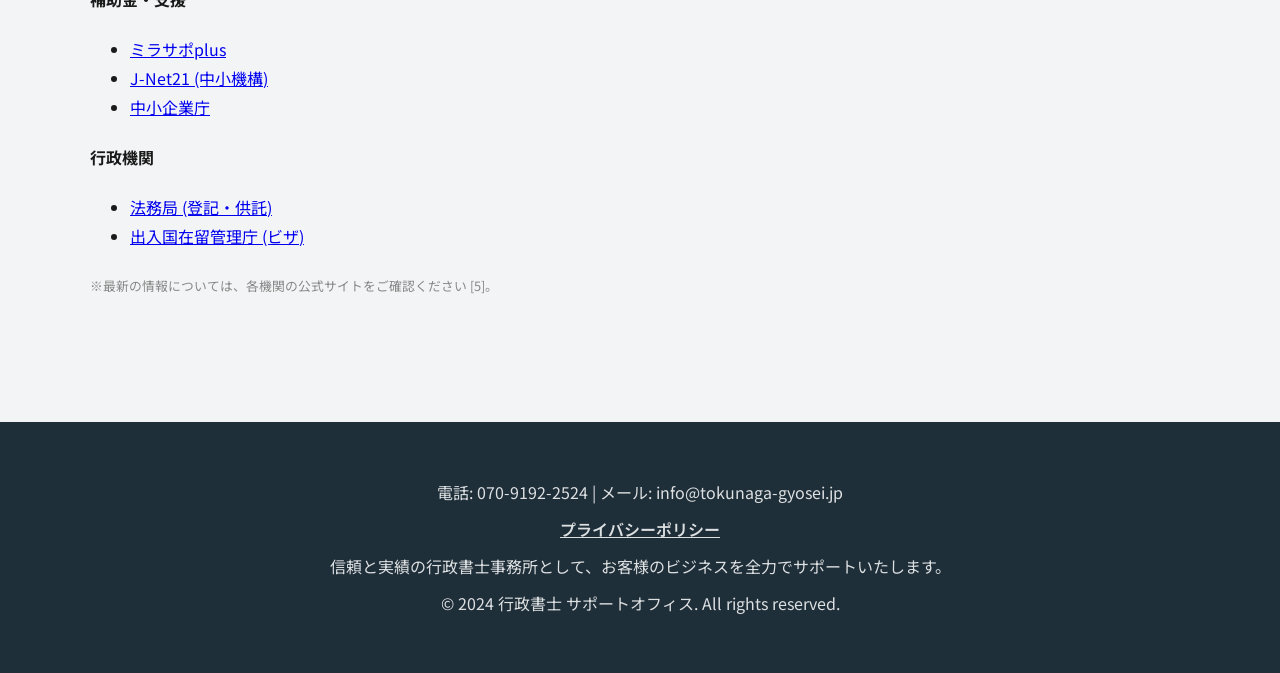
==== commit 331f2134: "Refactor hero-left and hero-right sections" ====
--- a/index.html
+++ b/index.html
@@ -106,8 +106,12 @@
 }
 
 .hero-left {
-    flex: 2;  /* 2/3 */
-    text-align: left;
+    flex: 2;                 /* 2/3 */
+    display: flex;
+    flex-direction: column;
+    justify-content: center; /* 縦方向中央 */
+    align-items: center;     /* 横方向中央 */
+    text-align: center;      /* 文字中央 */
 }
 
 .hero-left h2 {
@@ -619,16 +623,14 @@
         </div>
 
         <!-- 右 1/3 -->
-        <div class="hero-right">
-            <div class="info-box">
-                <h3>情報のご提供</h3>
-
-                <a href="#">
-                    2026年の蓄電池の補助金について
-                </a>
-
-            </div>
-        </div>
+       <div class="hero-right">
+    <div class="info-box">
+        <h3>情報のご提供</h3>
+        <a href="subsidy_battery.html">
+            2026年の蓄電池の補助金について
+        </a>
+    </div>
+</div>
 
     </div>
 </section>
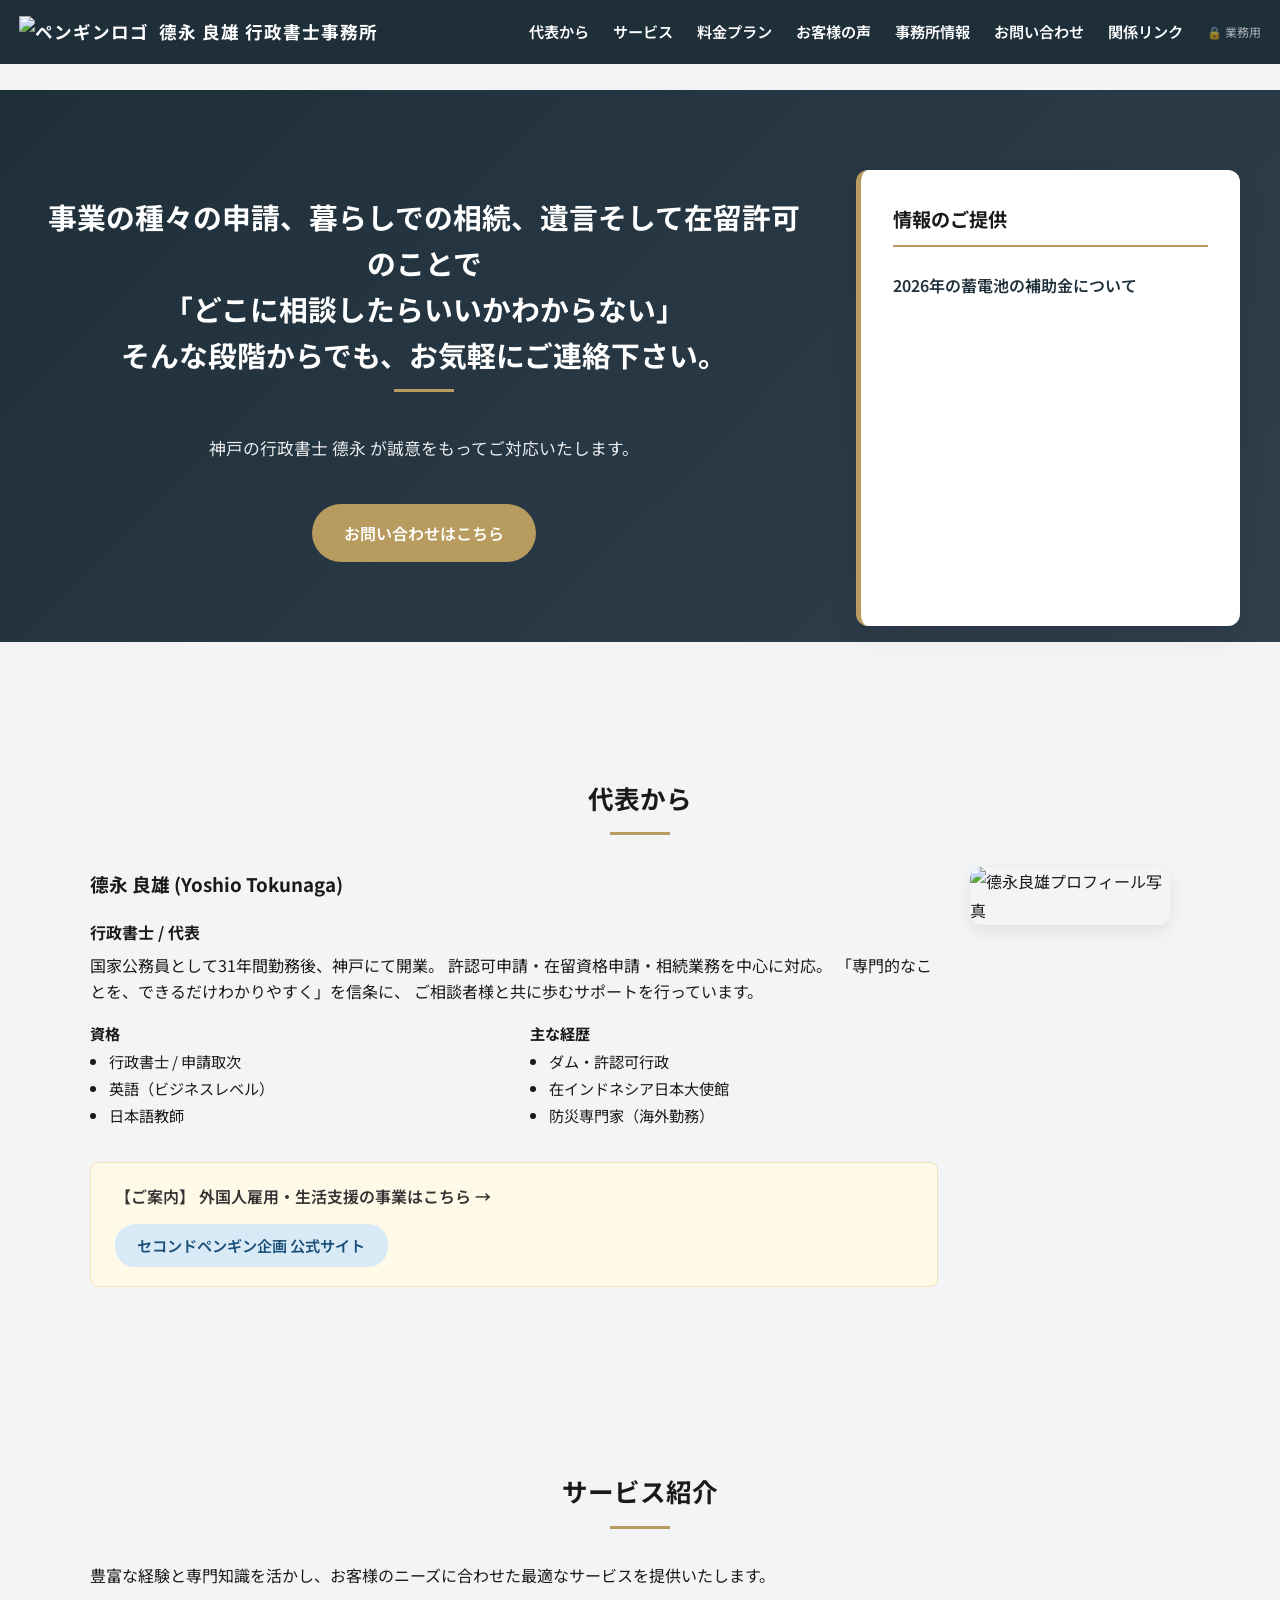
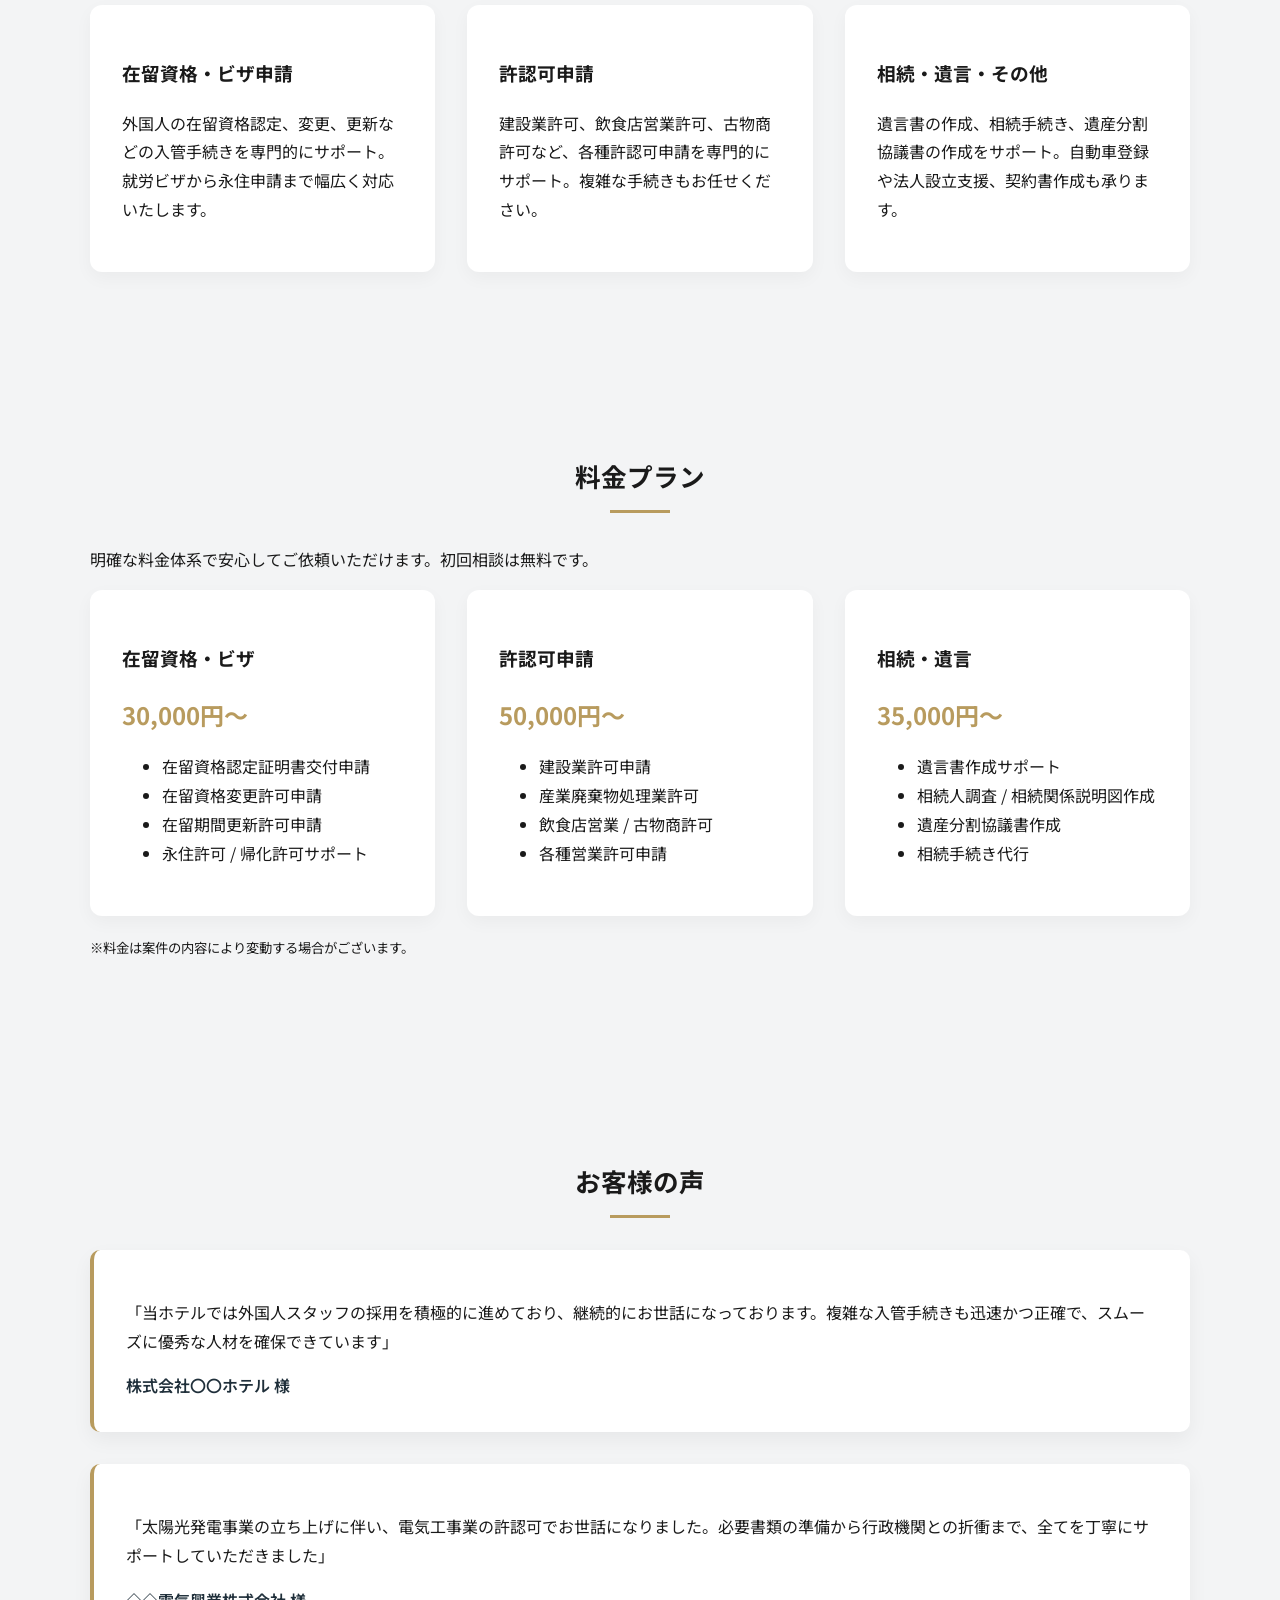
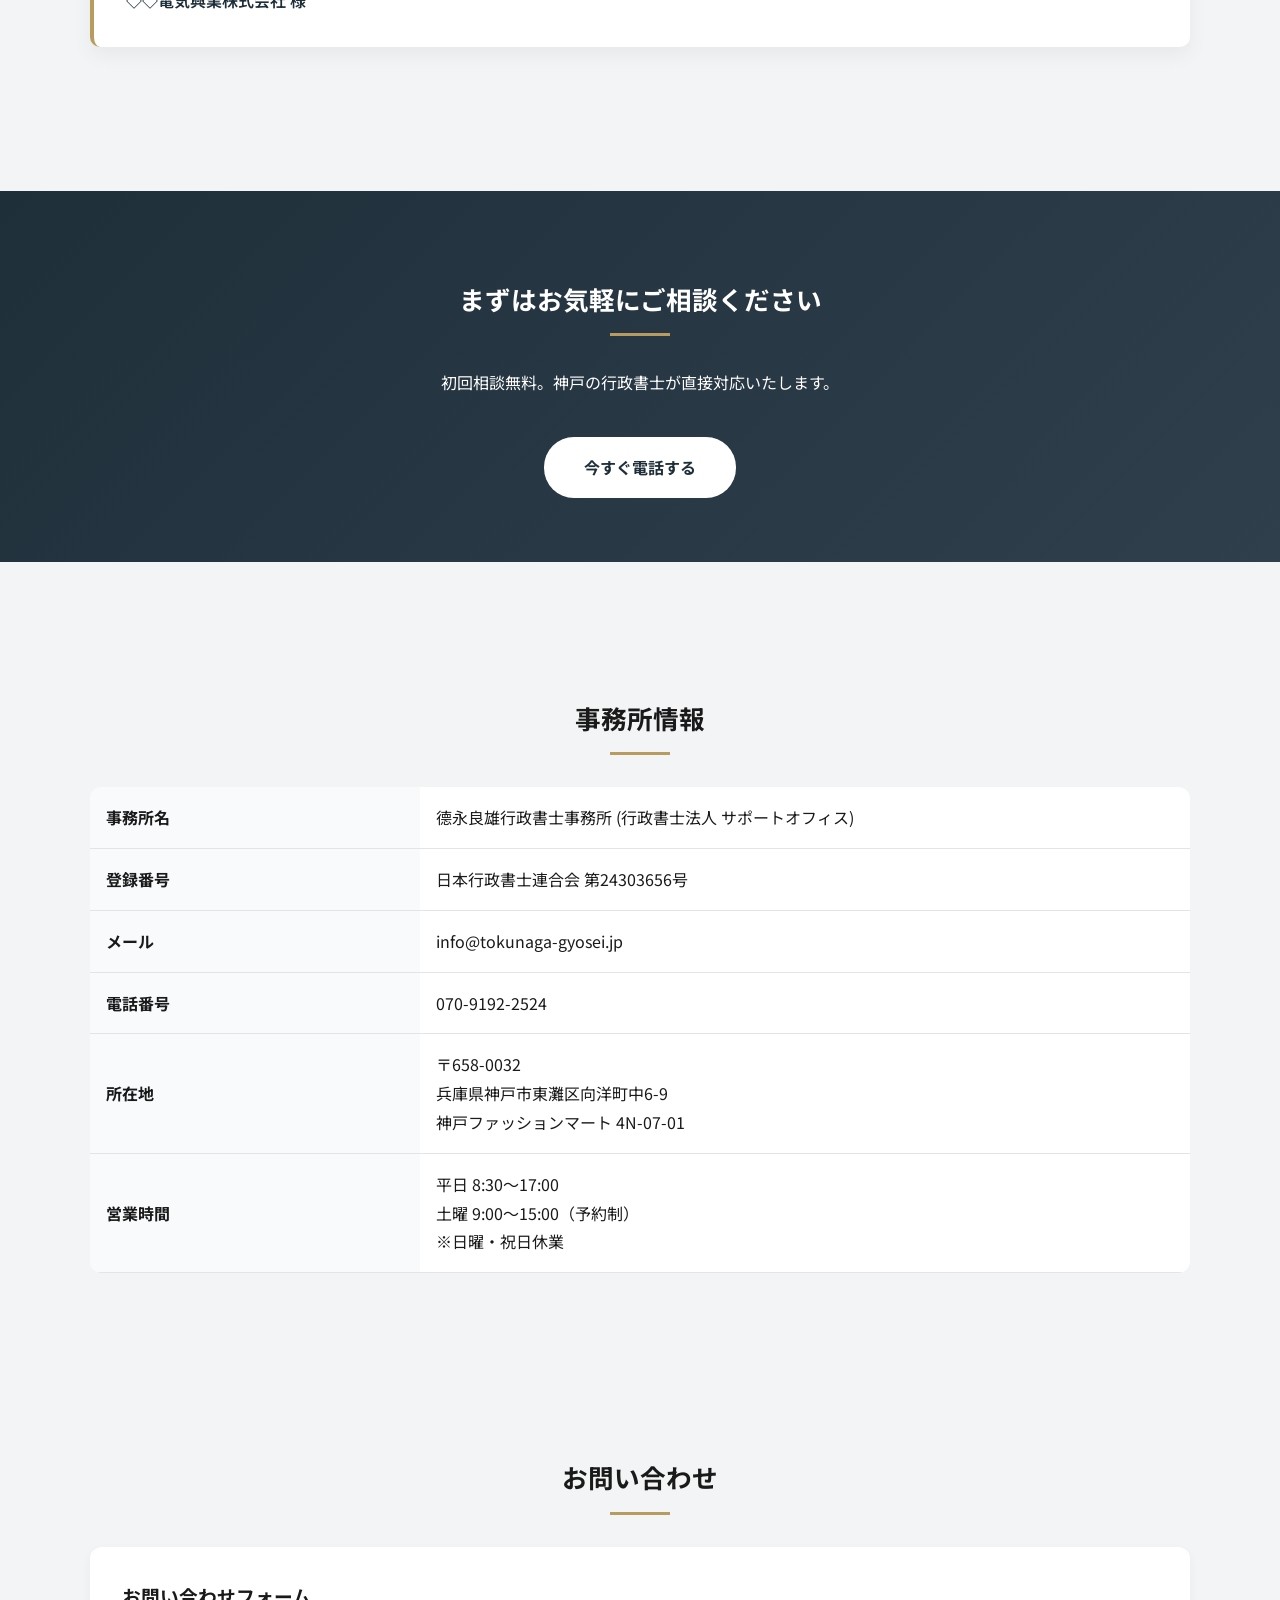
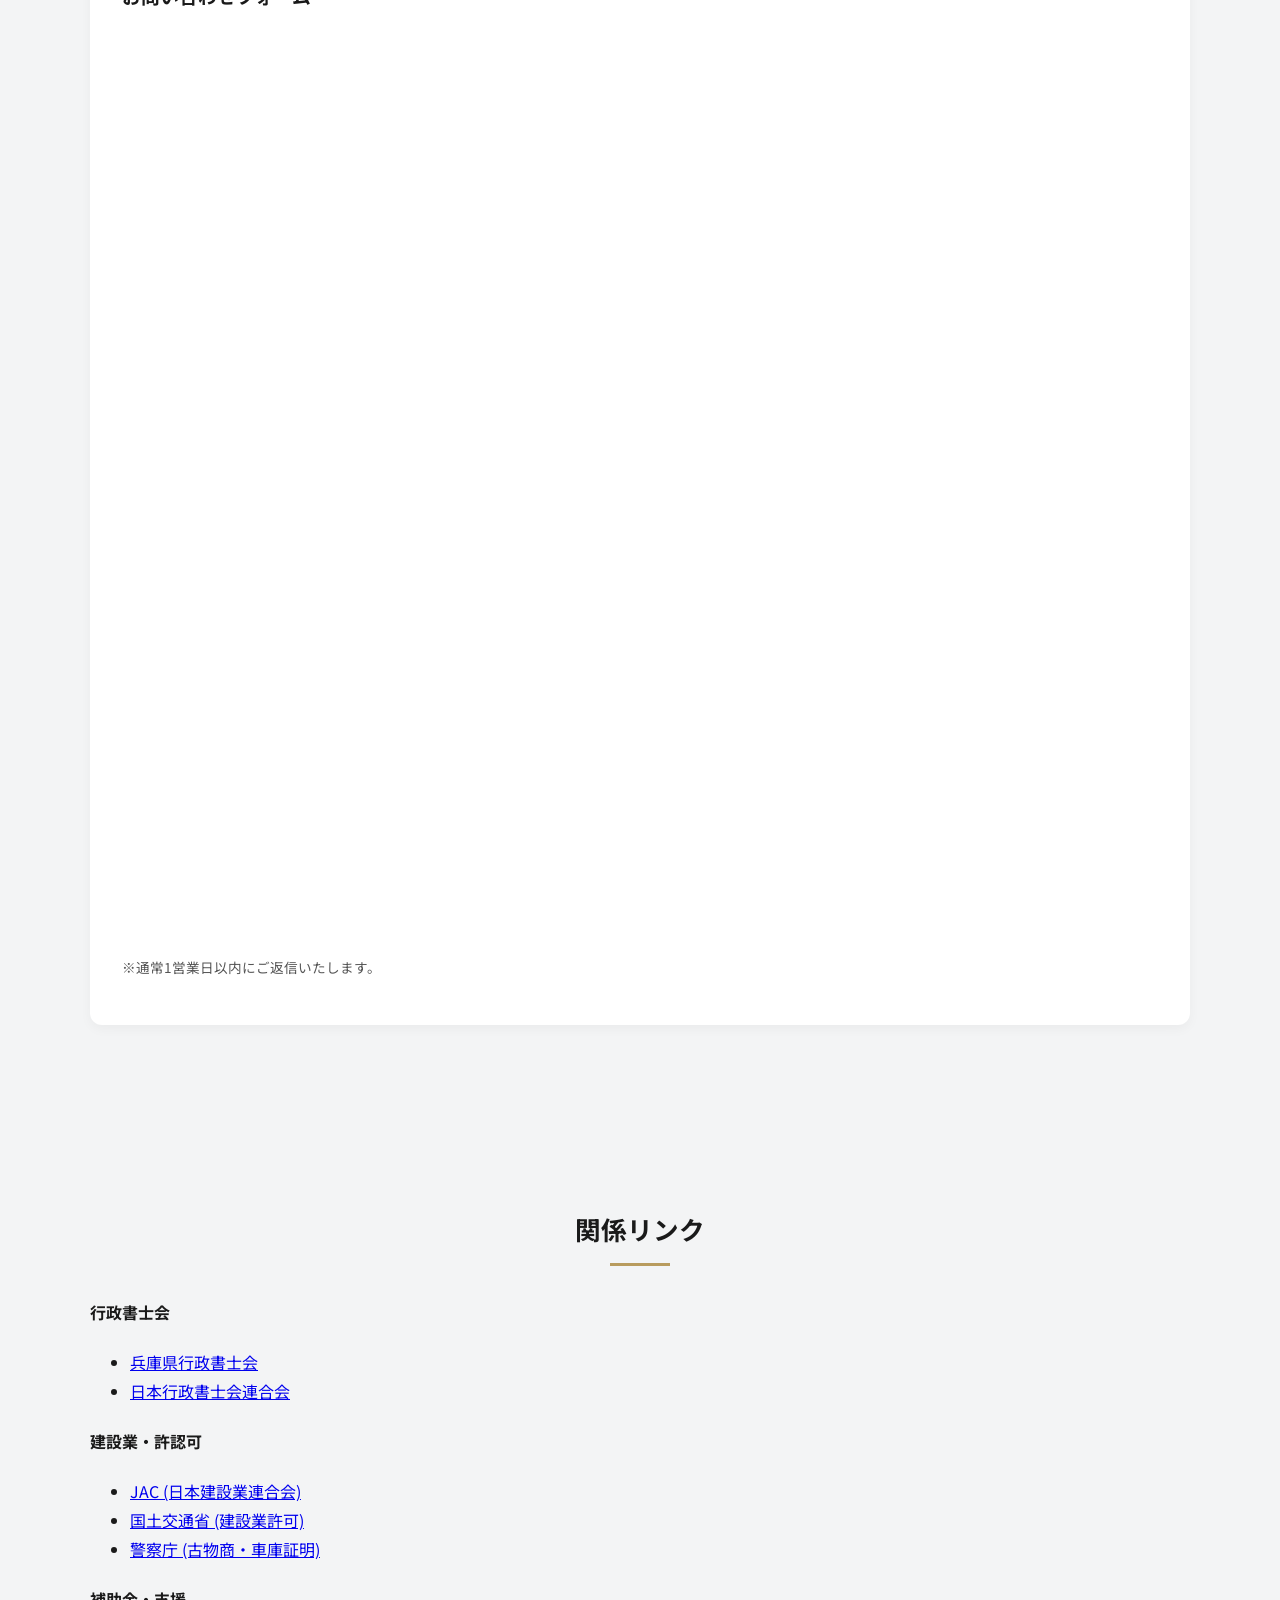
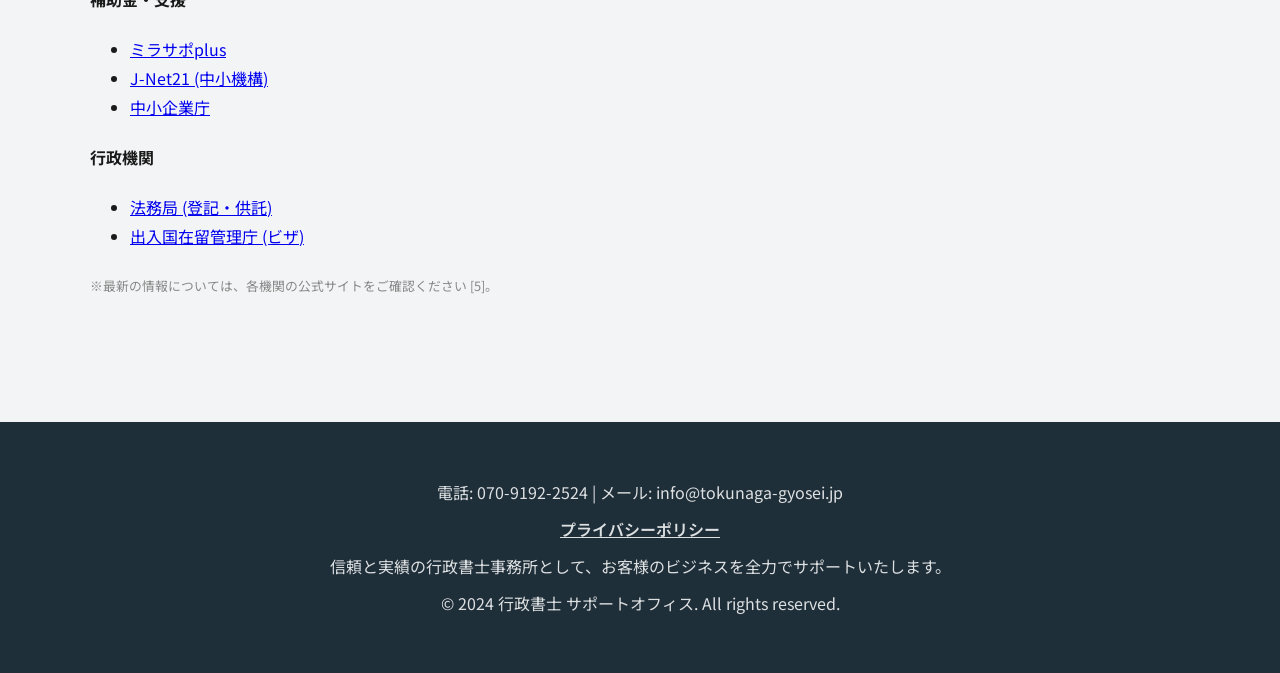
==== commit bc5d8473: "Update name in header and paragraph text" ====
--- a/index.html
+++ b/index.html
@@ -578,7 +578,7 @@
 <header>
 <div class="header-logo">
     <img src="gyosei_logo_192.png" alt="ペンギンロゴ">
-    <span>德永 行政書士事務所</span>
+    <span>德永 良雄 行政書士事務所</span>
 </div>
 
    <!-- ハンバーガーボタン -->
@@ -616,7 +616,7 @@
             </h2>
 
             <p>
-神戸の行政書士・徳永良雄が誠意をもってご対応いたします。
+神戸の行政書士 德永 が誠意をもってご対応いたします。
             </p>
 
             <a href="#contact" class="btn">お問い合わせはこちら</a>
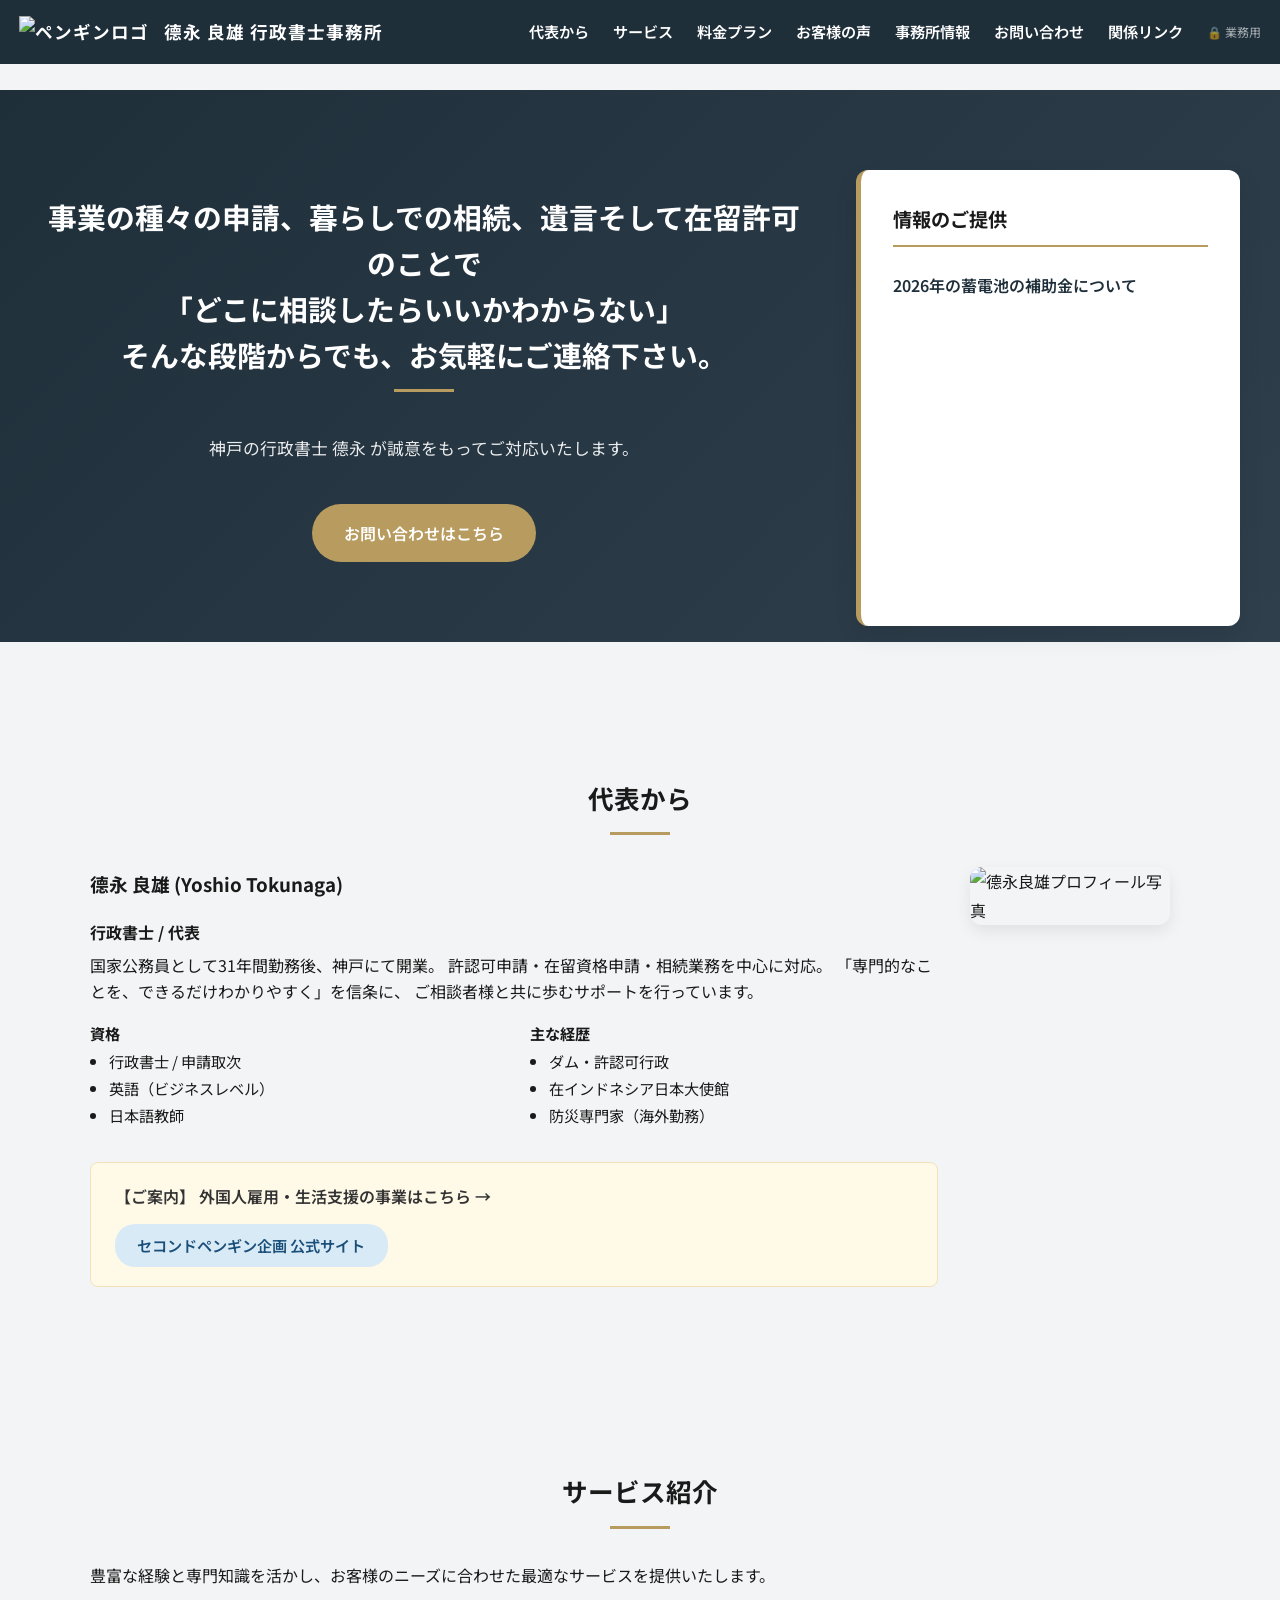
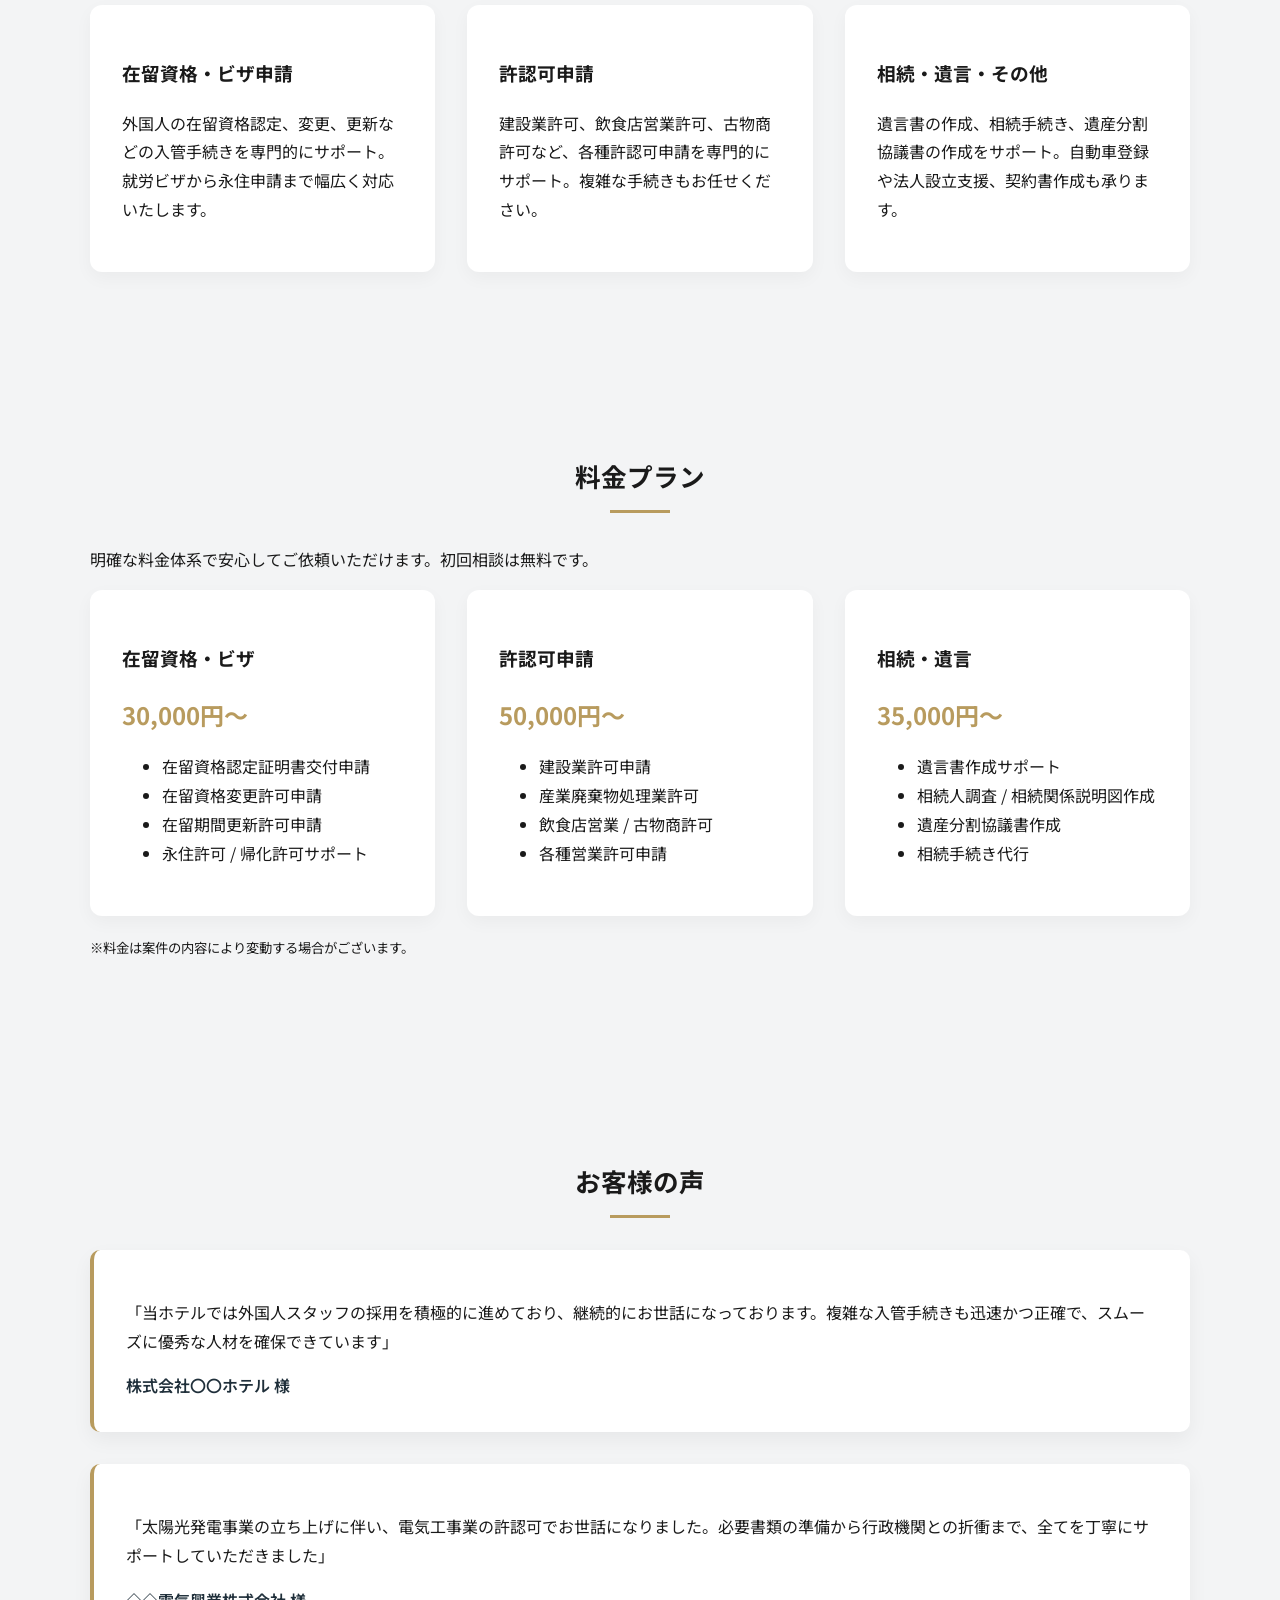
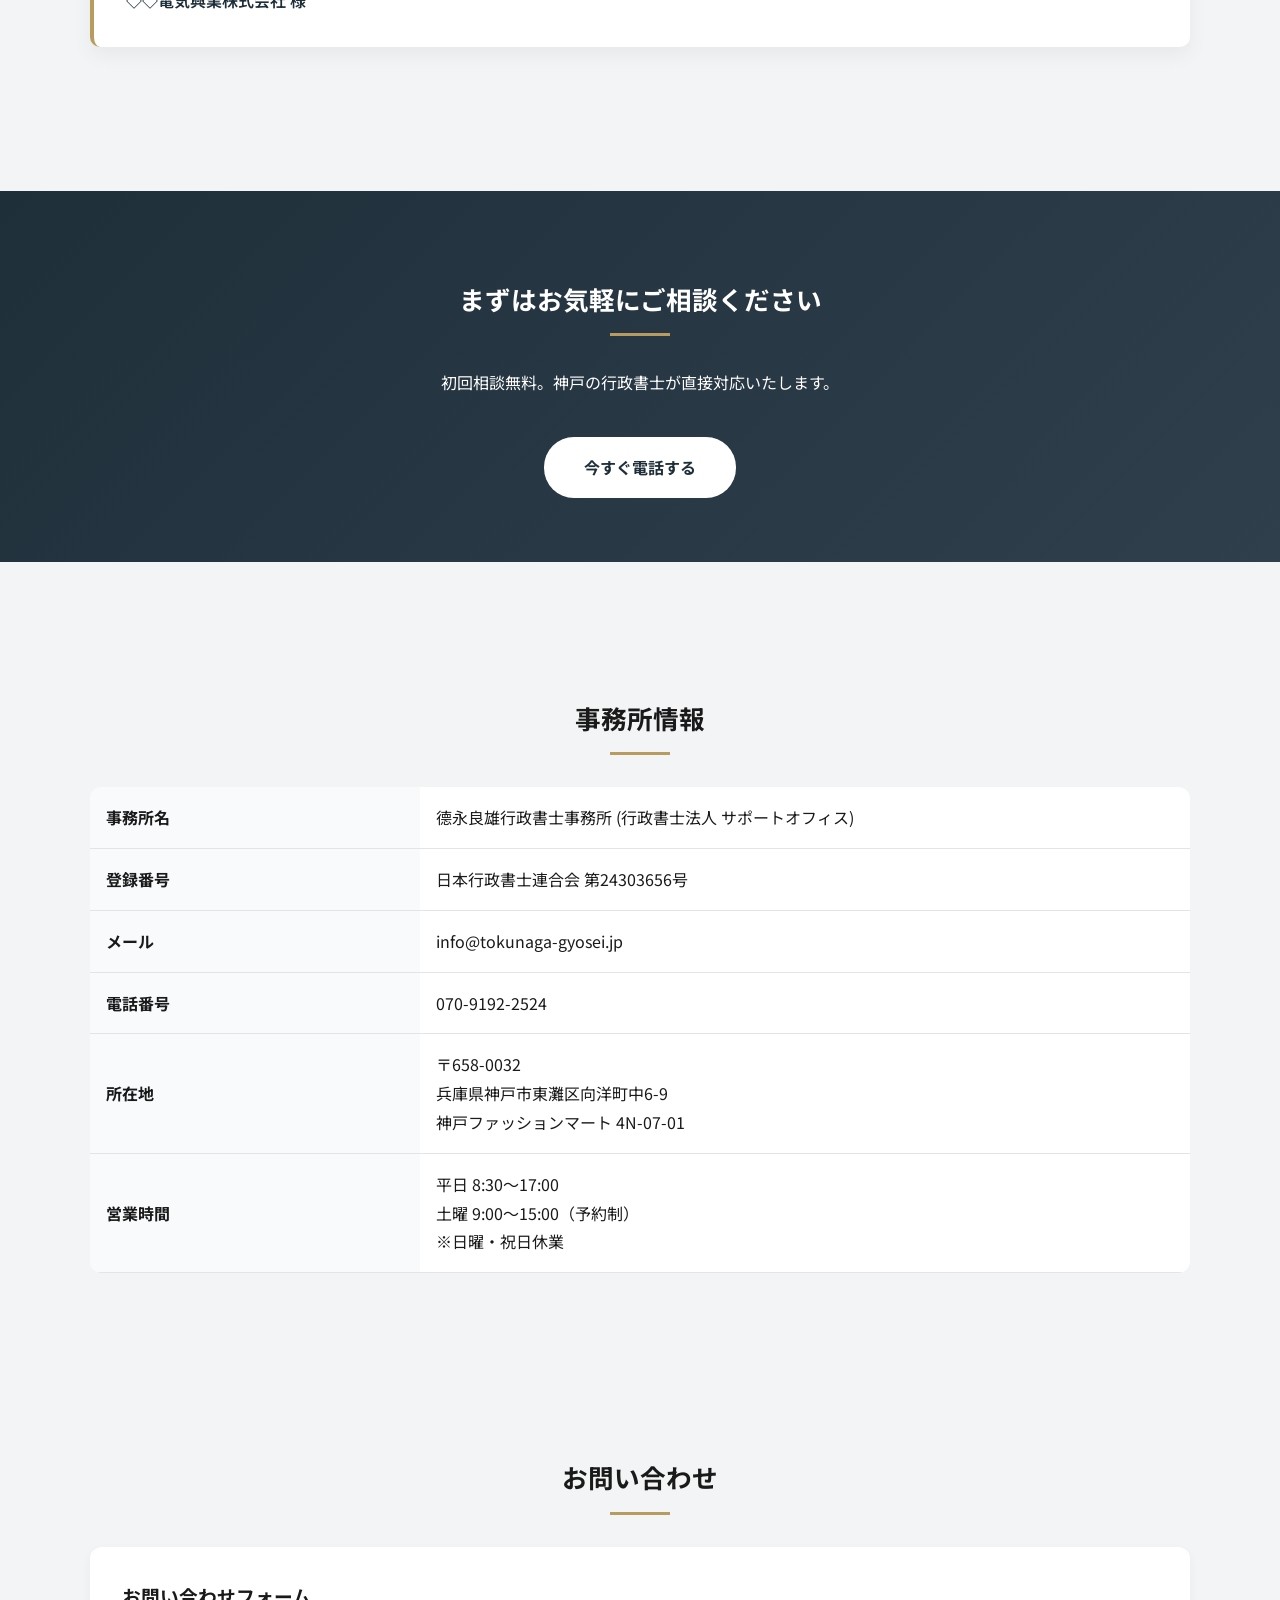
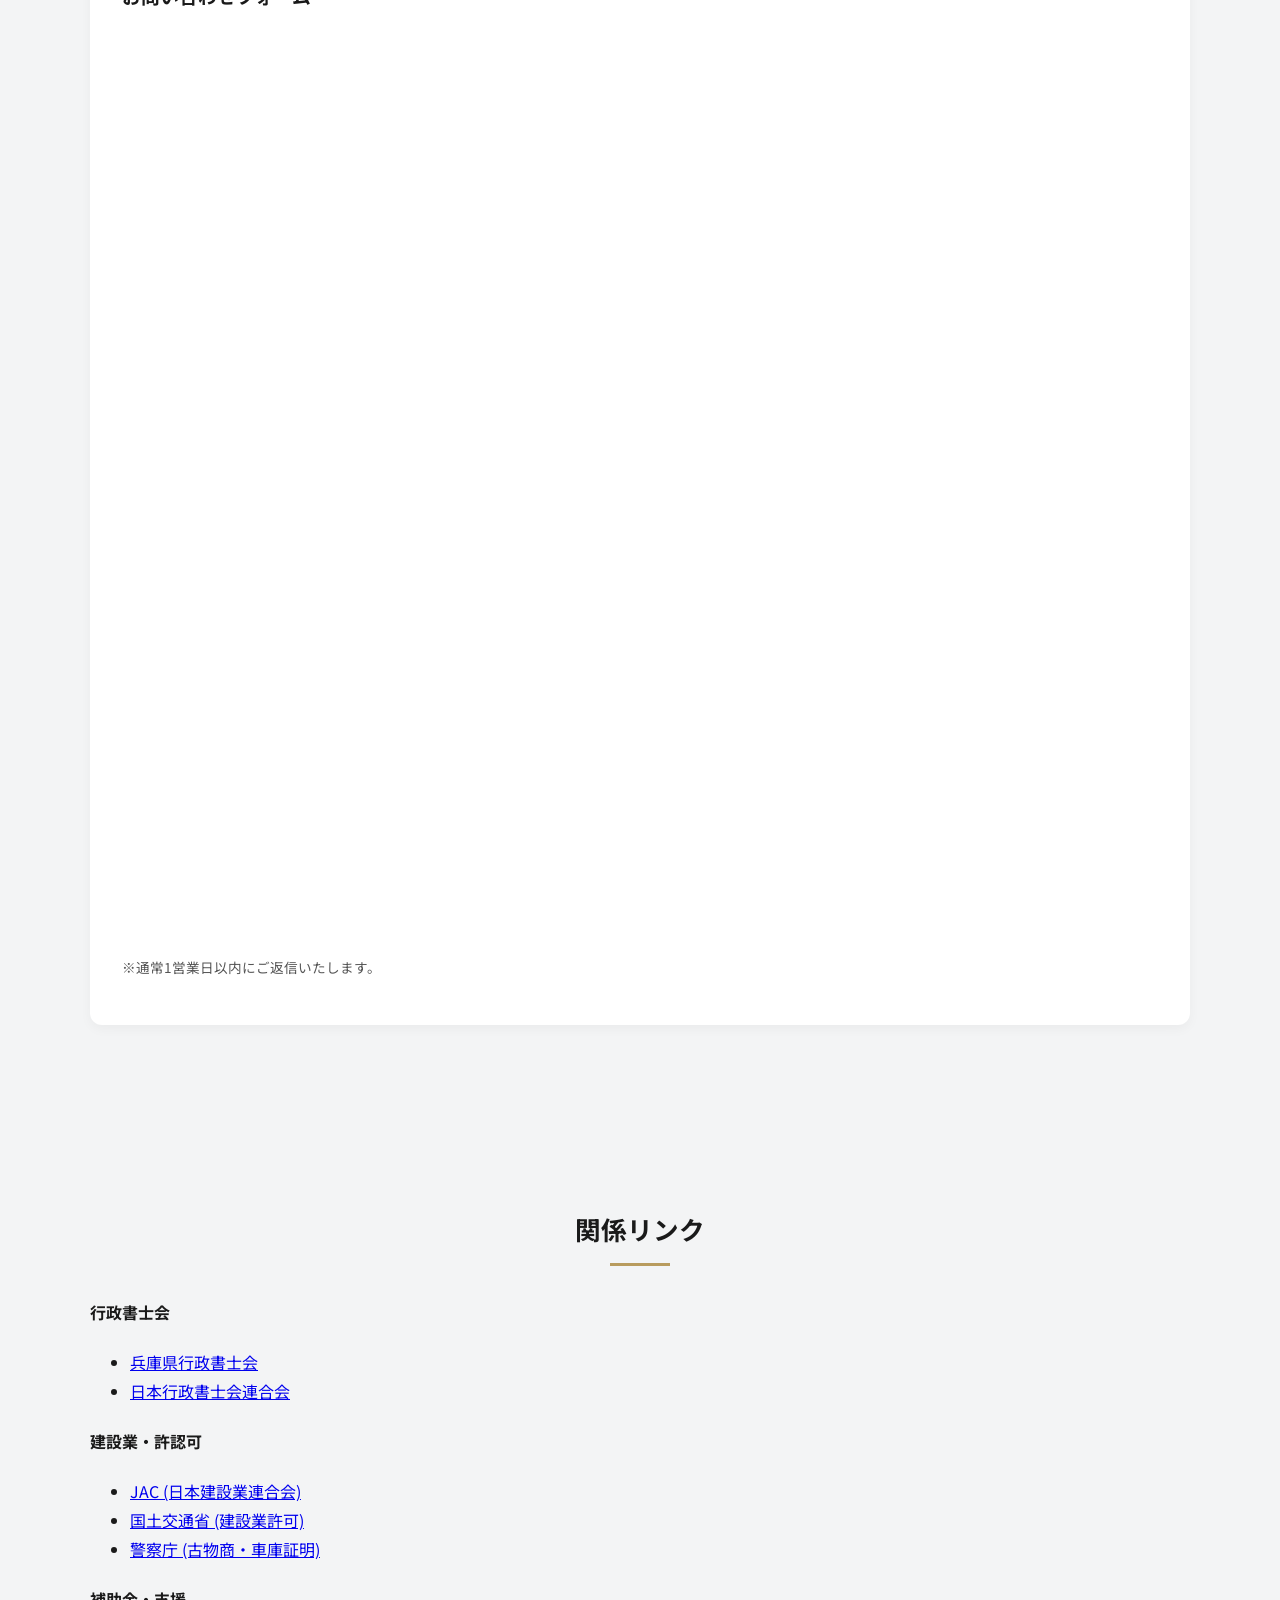
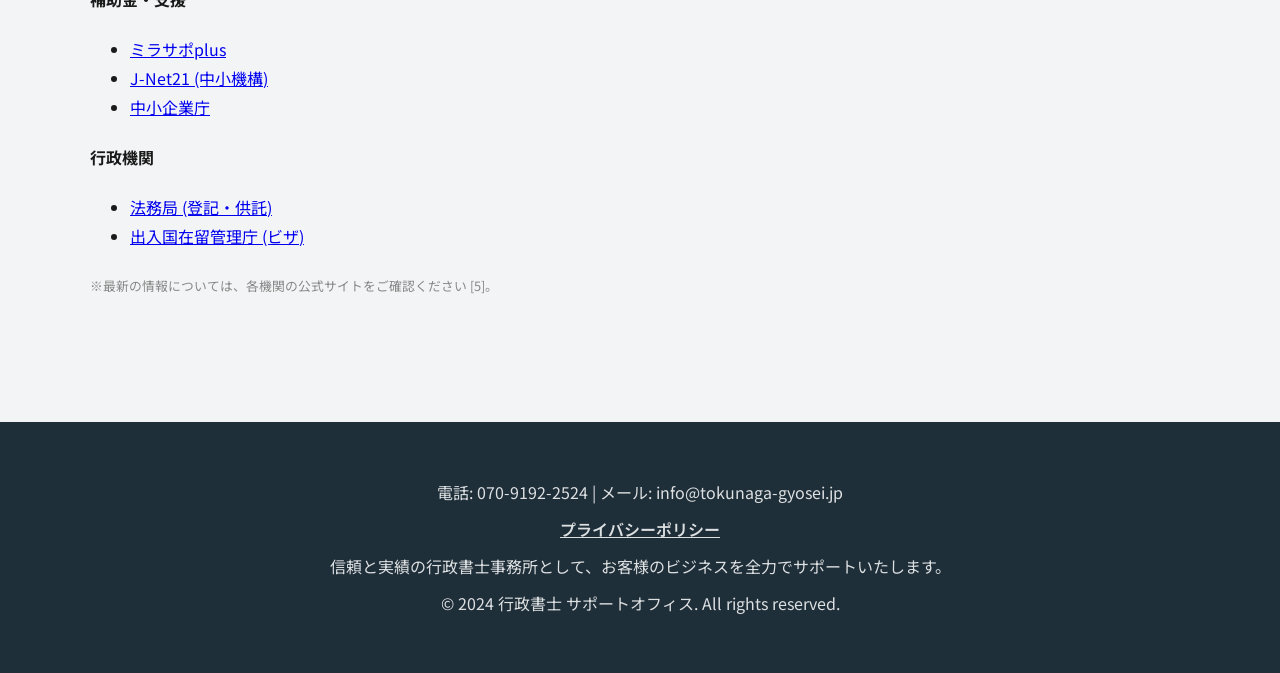
==== commit 1f2e64b7: "Increase gap between header logo elements" ====
--- a/index.html
+++ b/index.html
@@ -57,7 +57,7 @@
 .header-logo {
     display: flex;
     align-items: center;
-    gap: 10px;
+    gap: 15px;
     font-weight: 700;
     font-size: 1.1rem;
     letter-spacing: 1px;
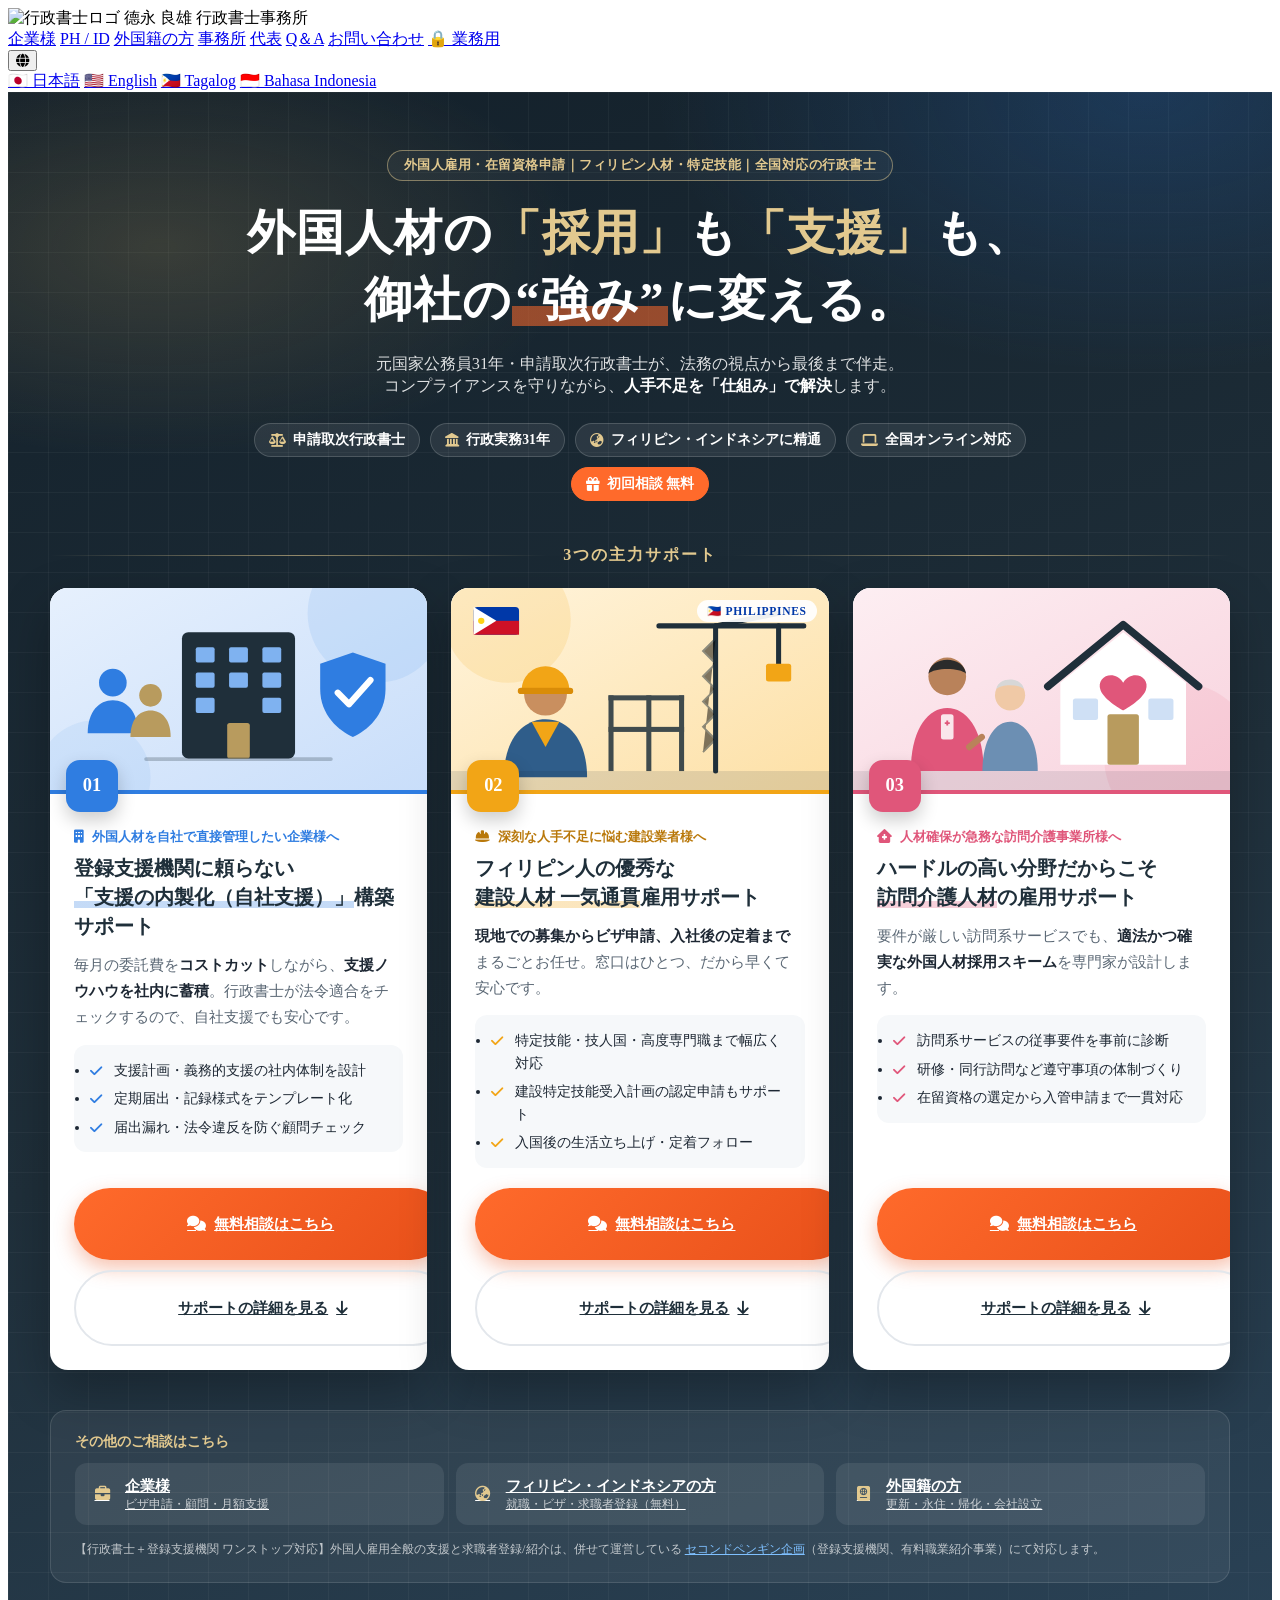
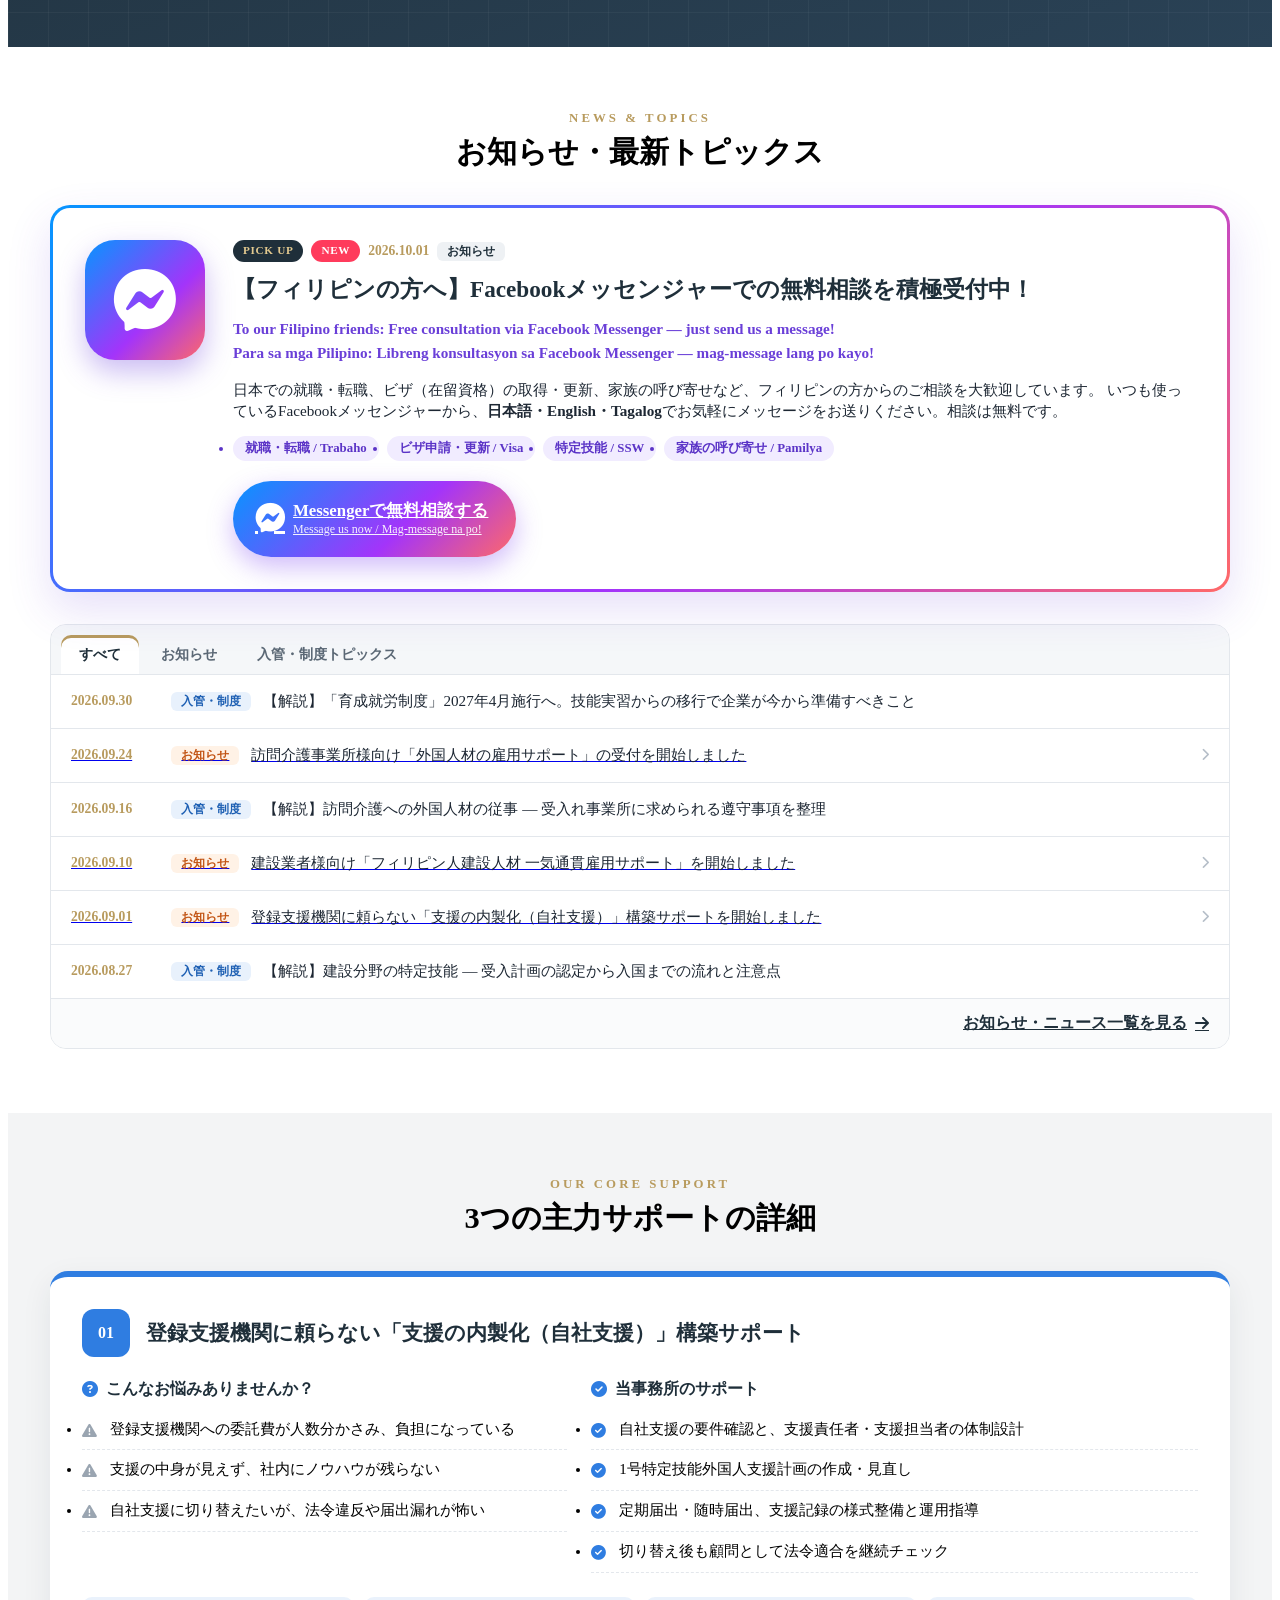
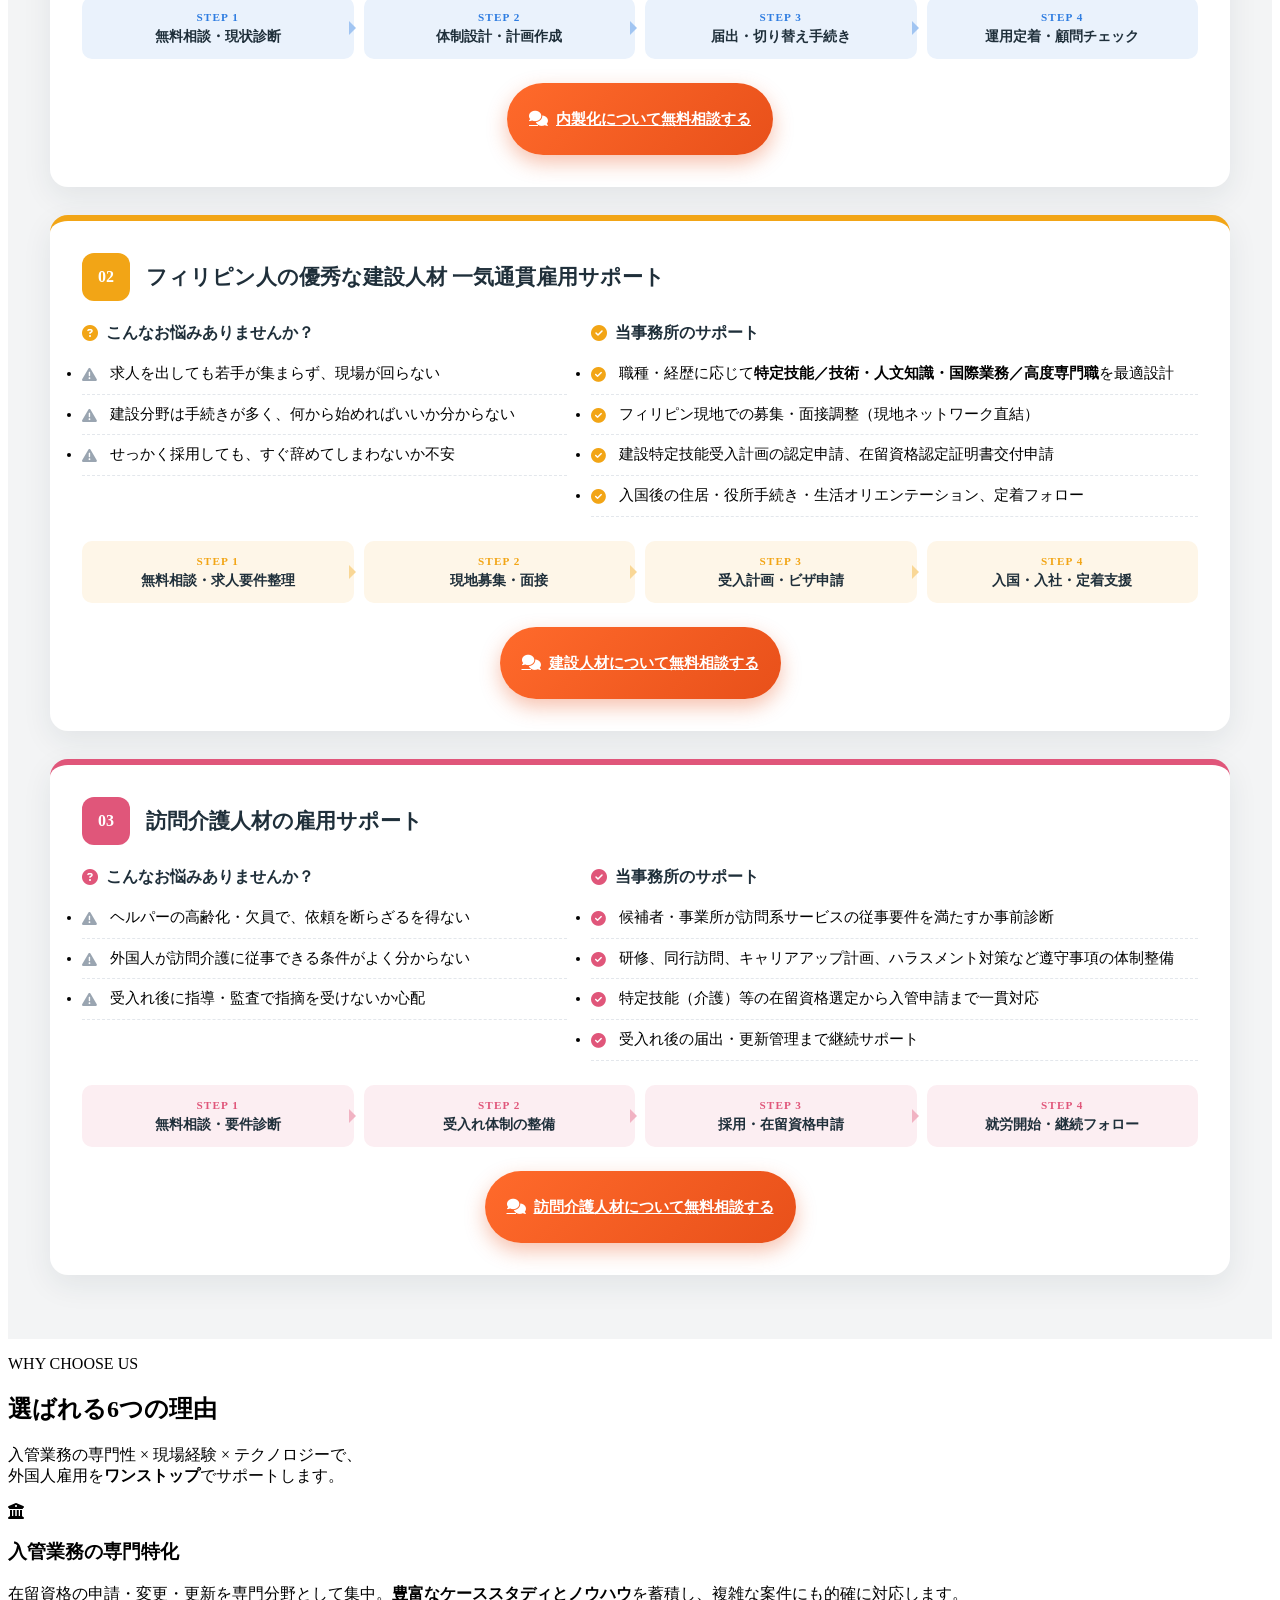
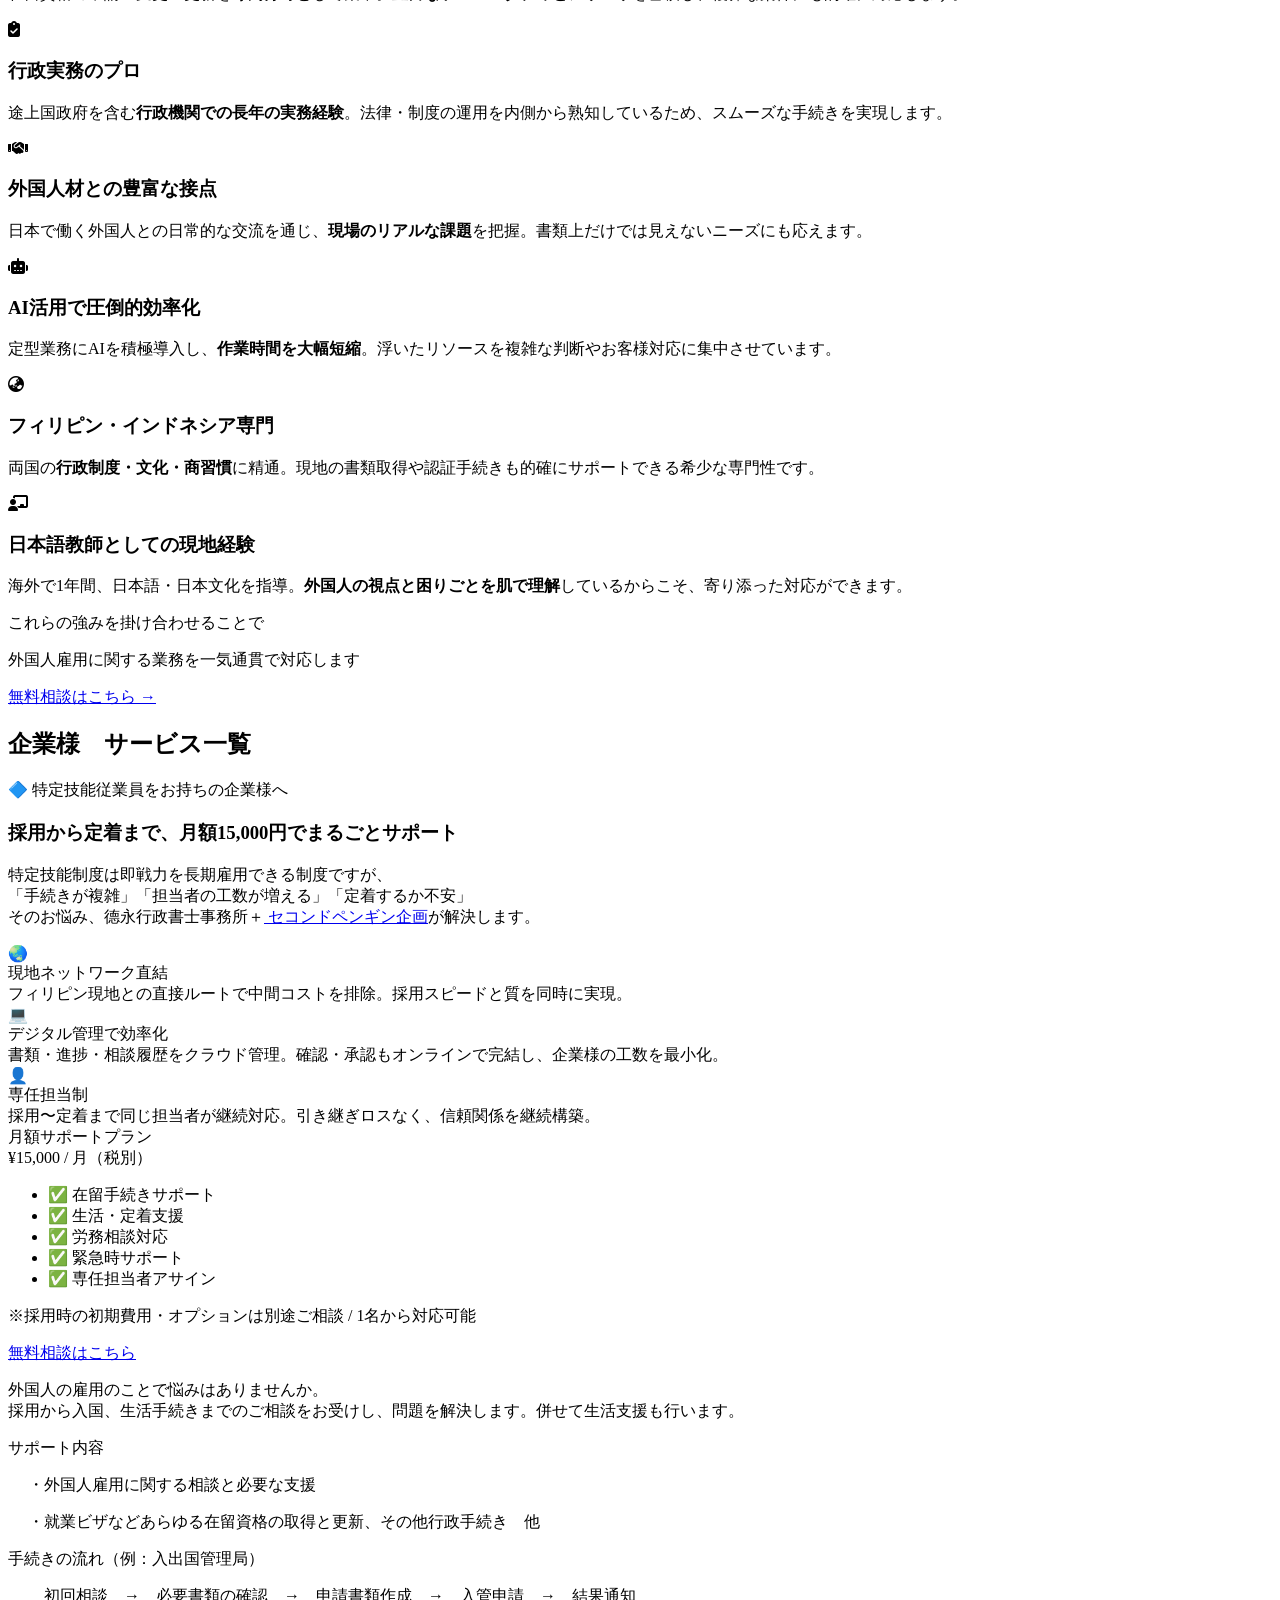
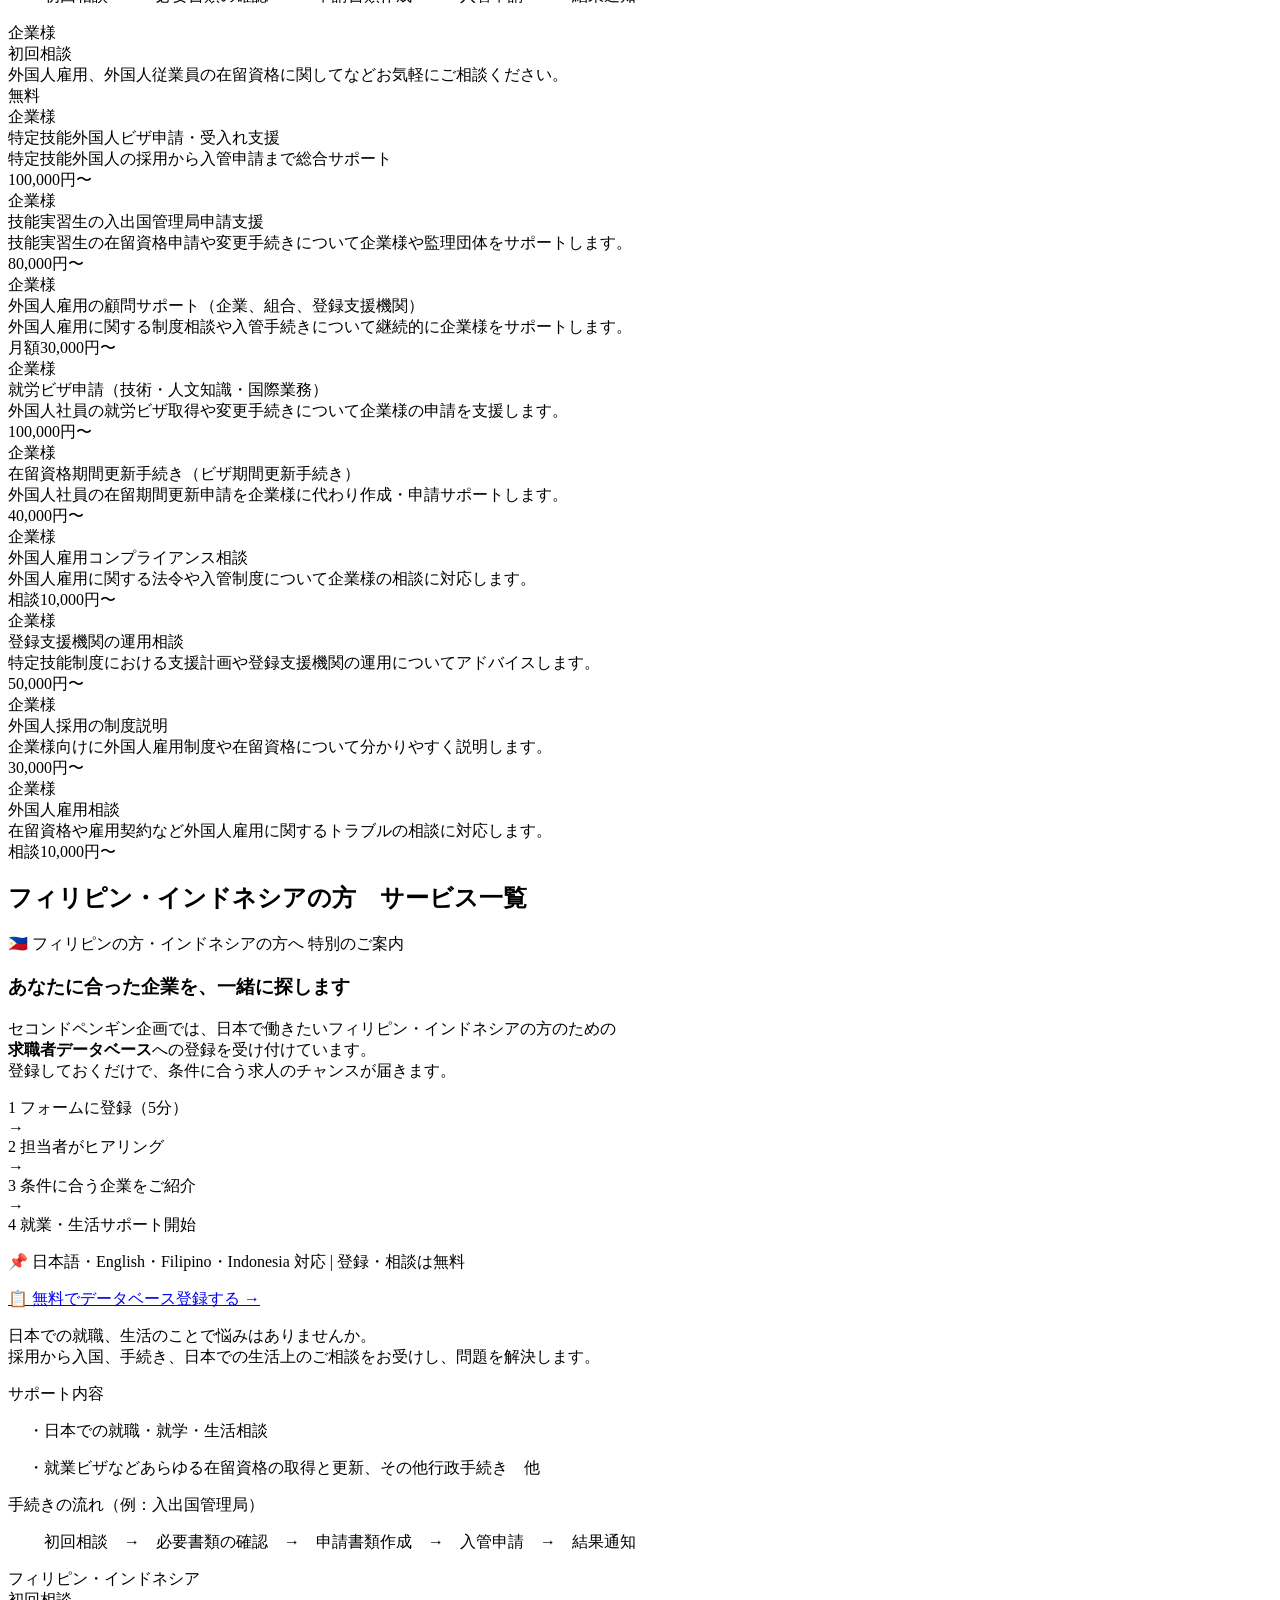
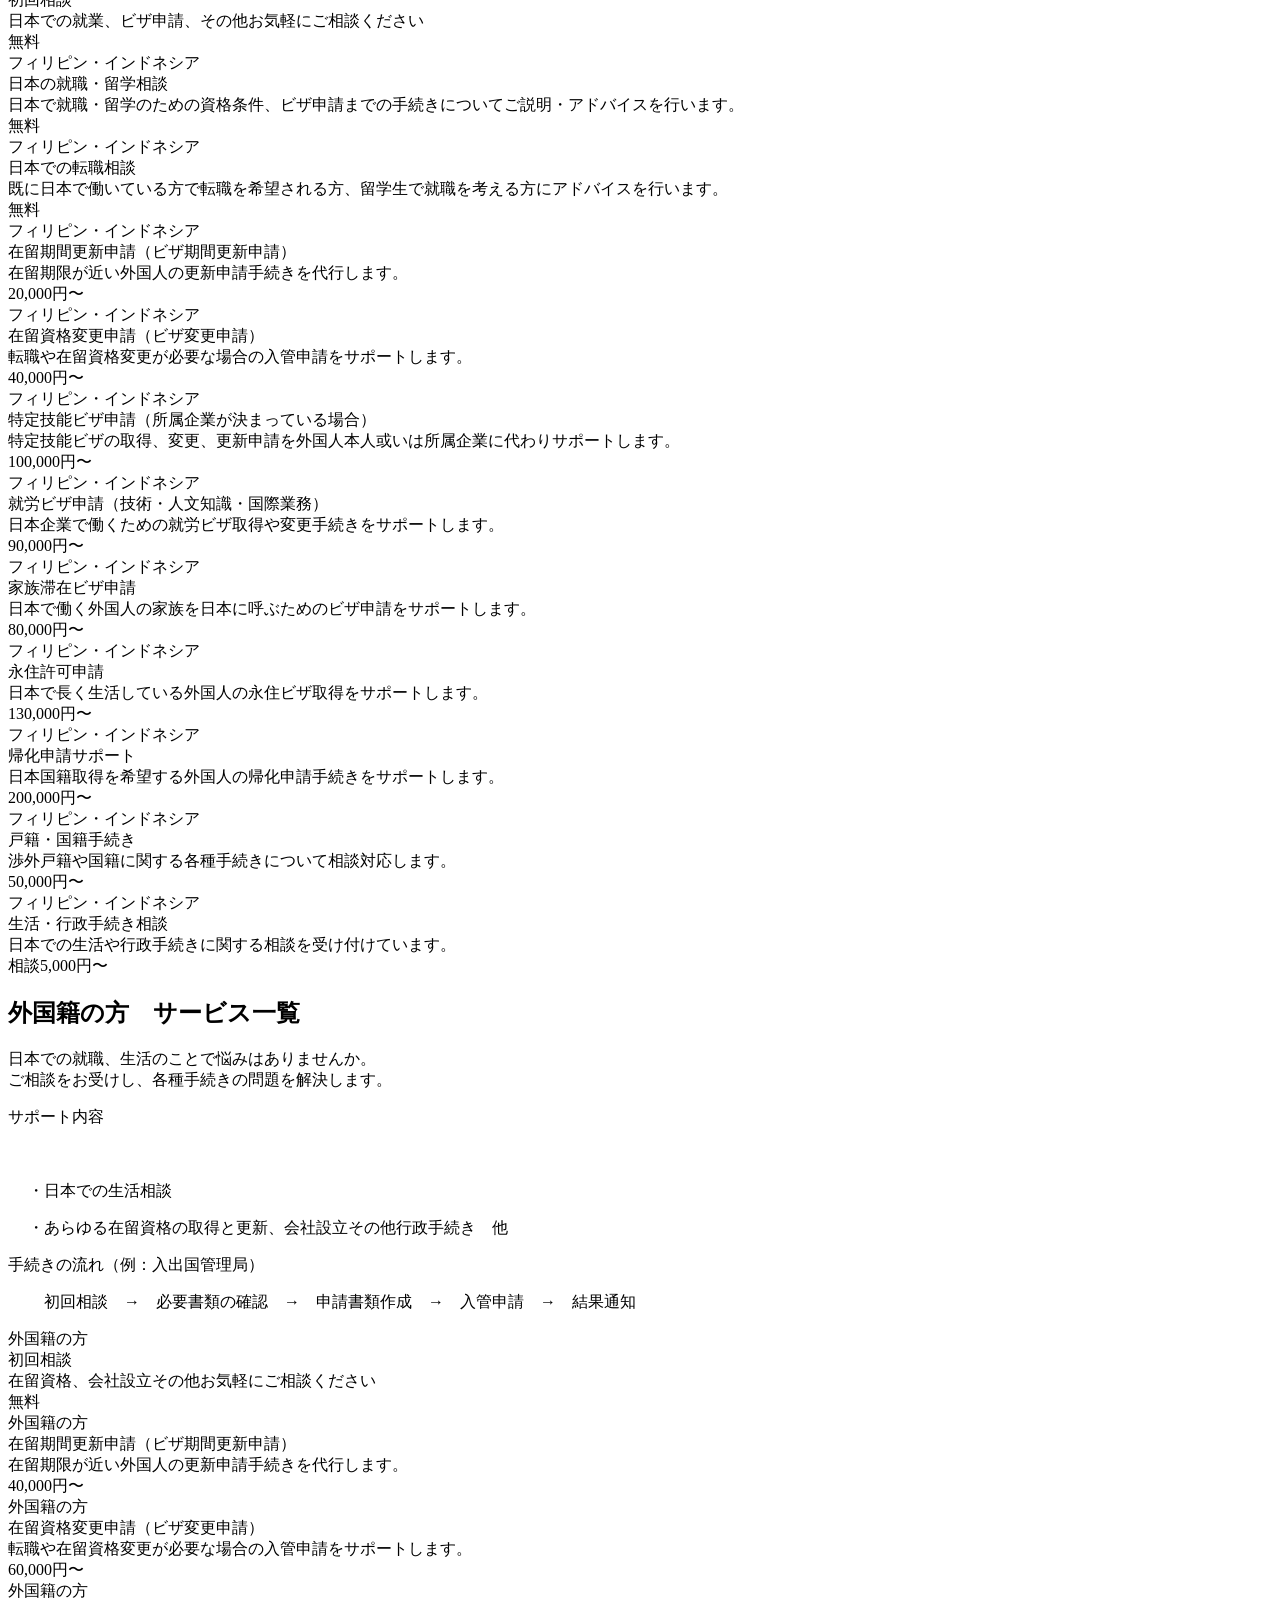
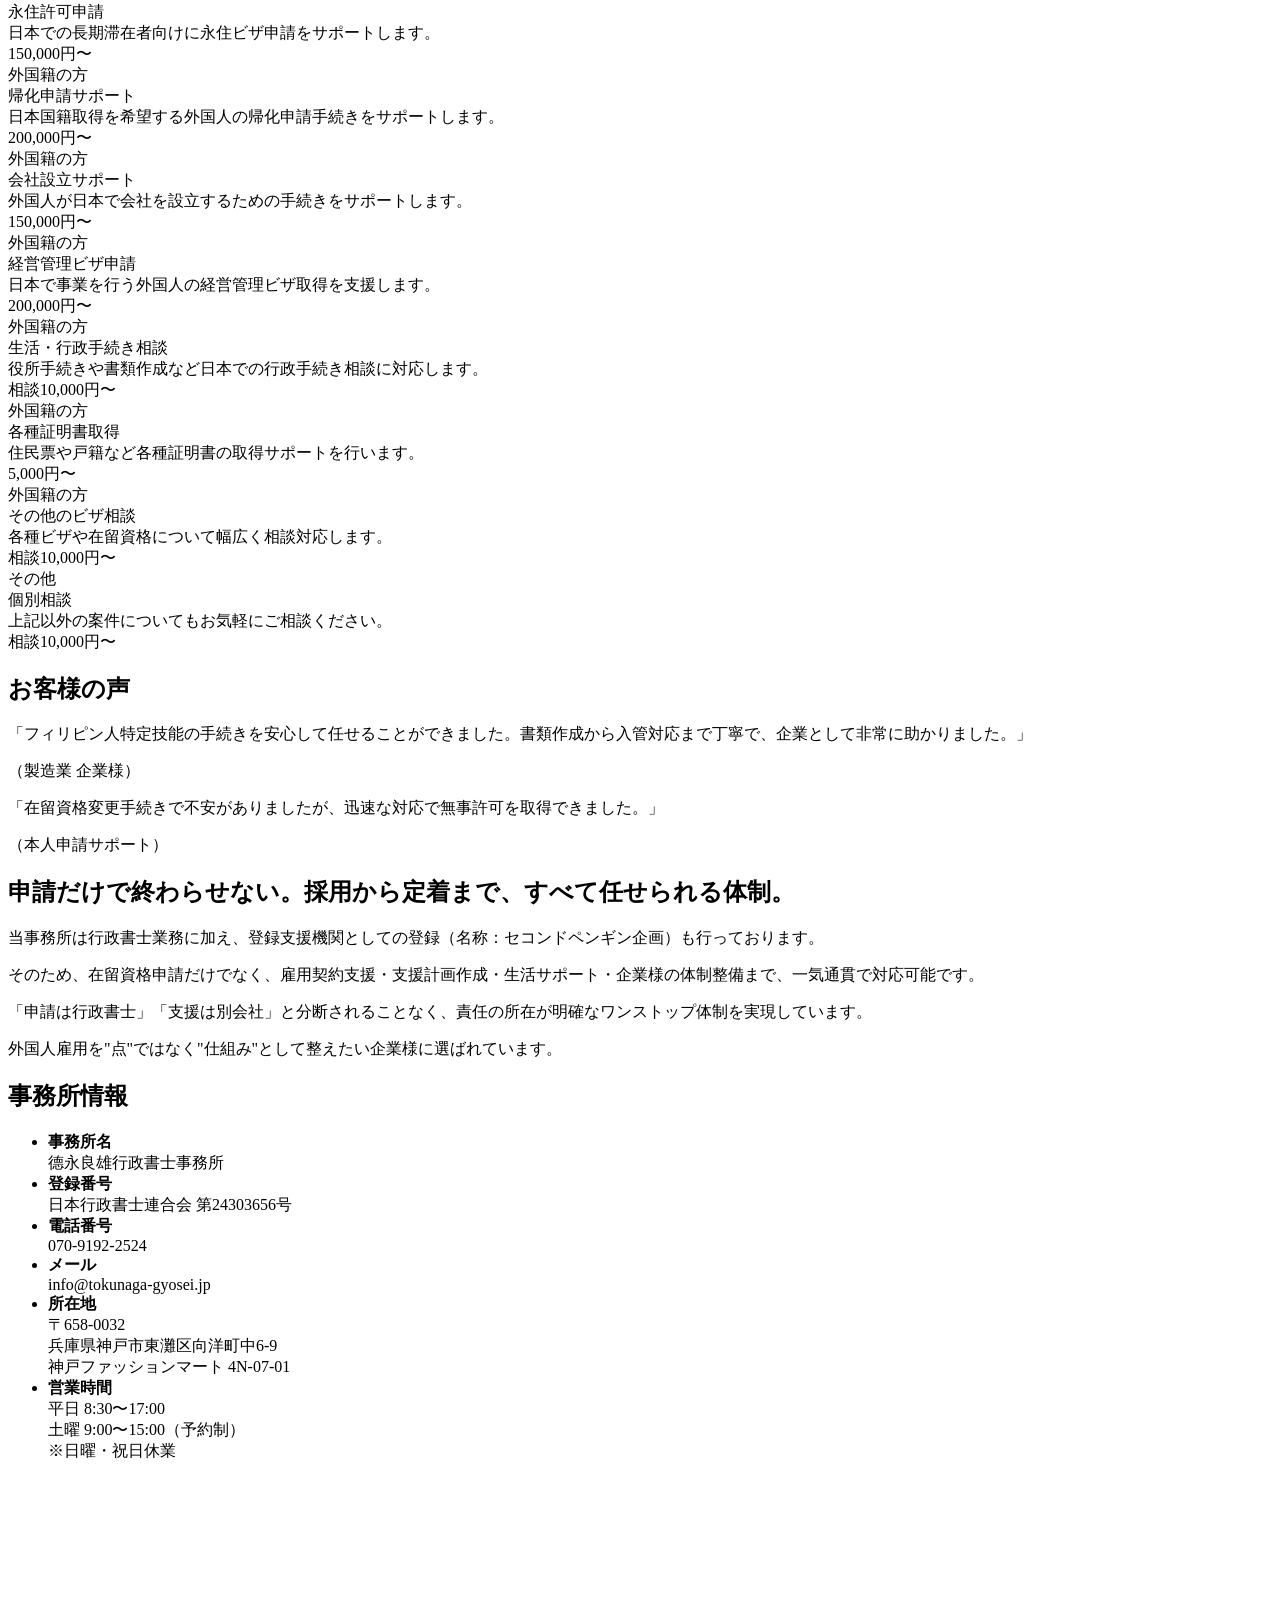
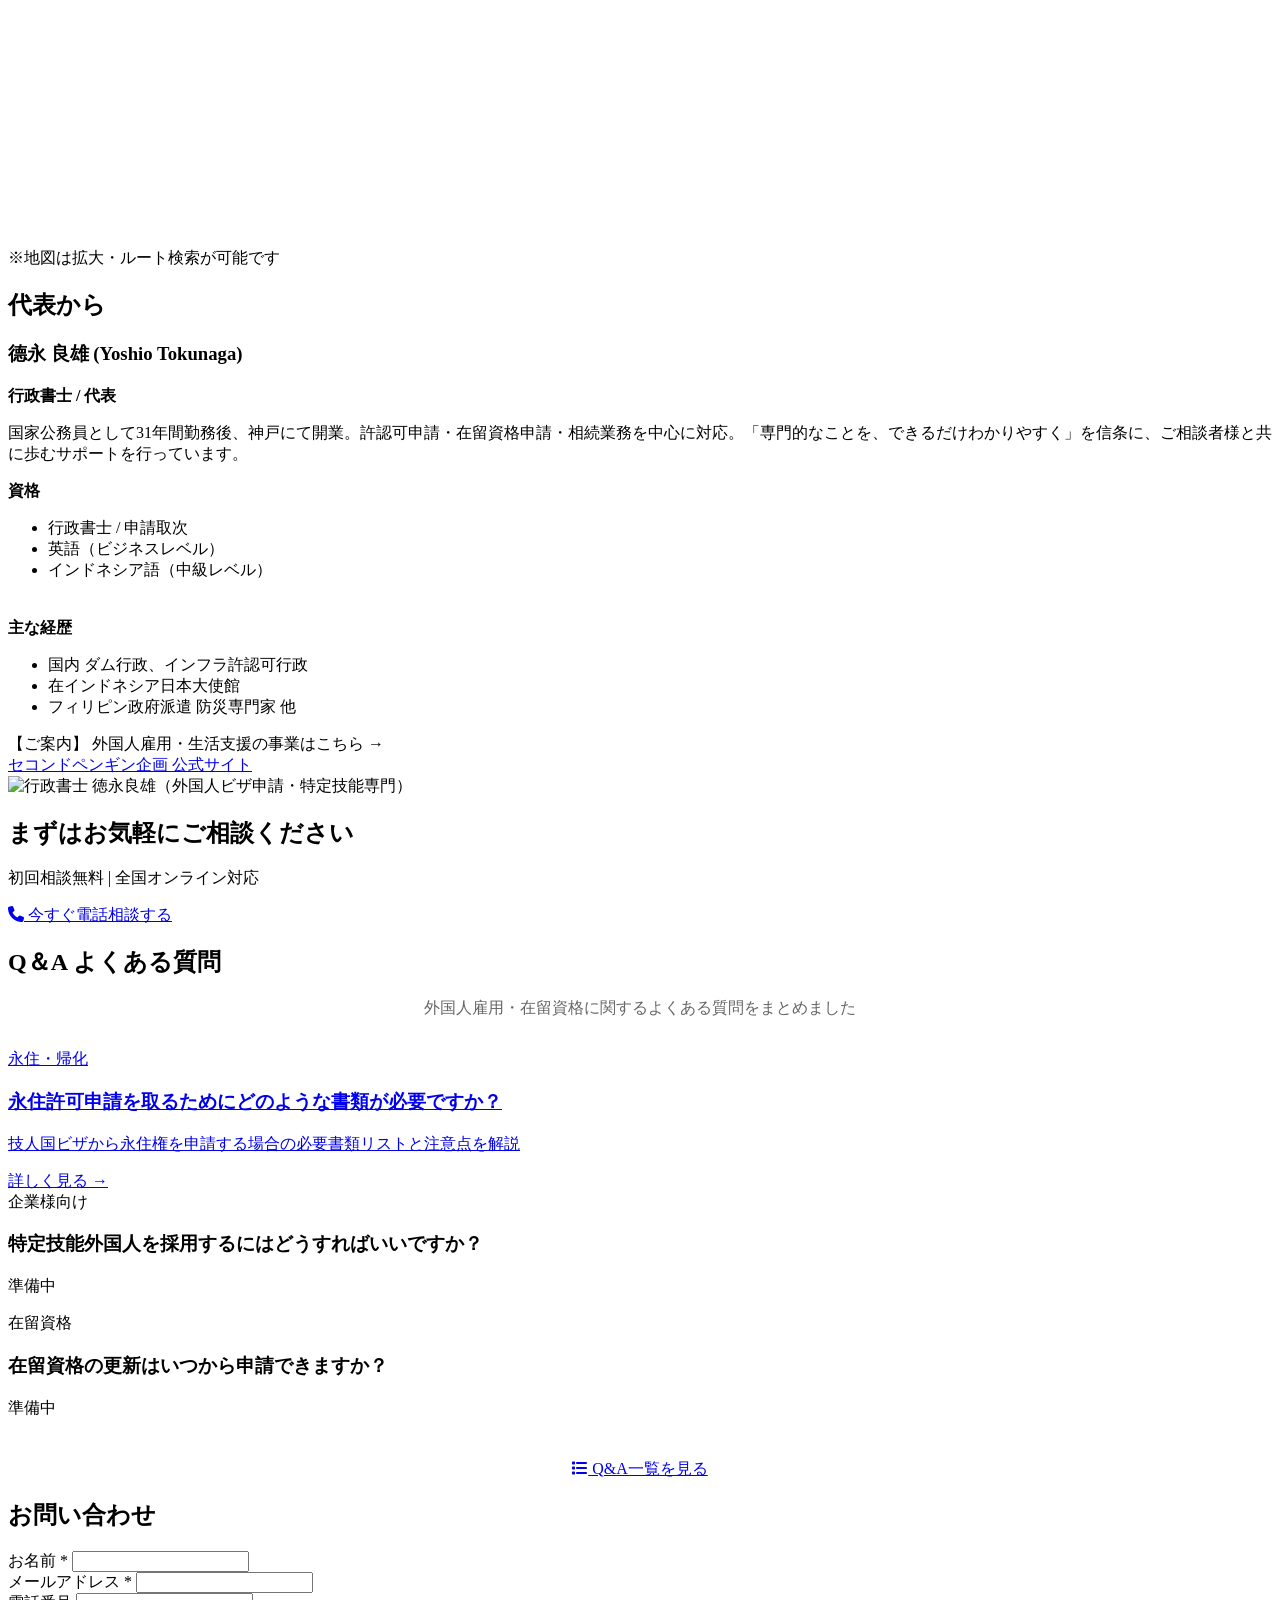
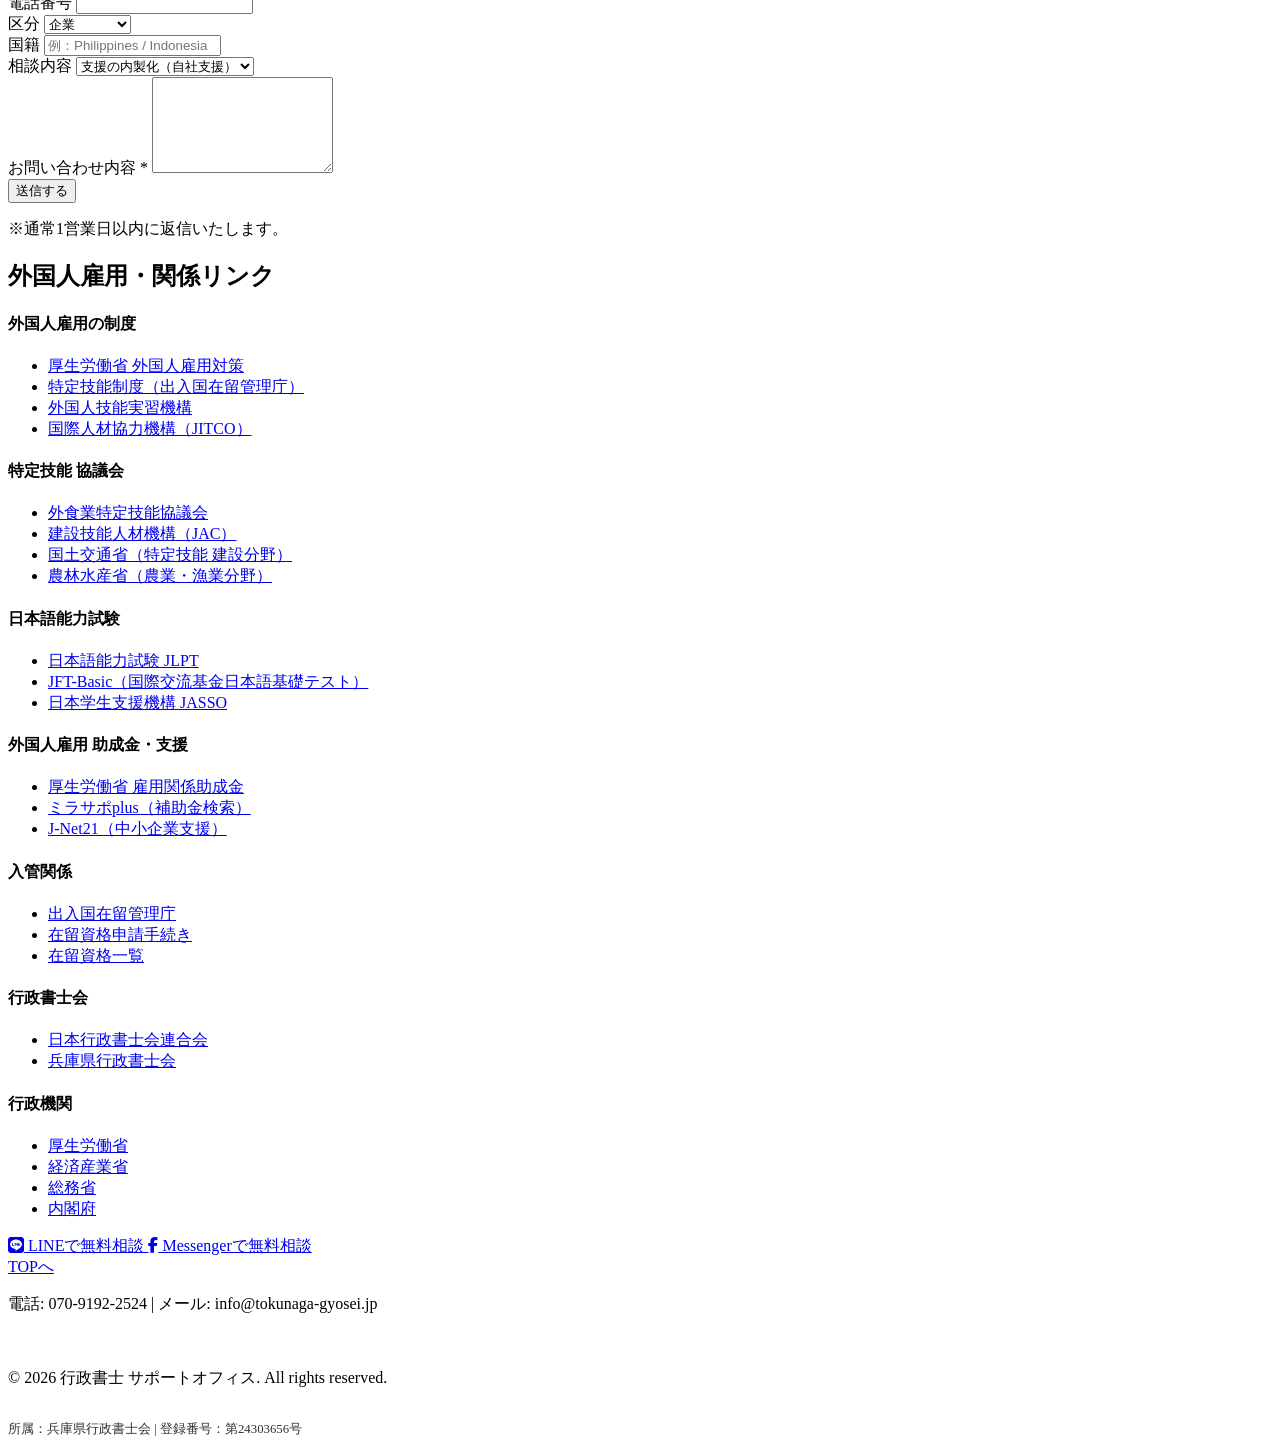
==== commit 5a49caff: "トップページをLP型にリニューアルし、News & Topicsを刷新 - ファーストビューを3つの主力サポート（支援の内製化／フィリピン建設人材／訪問介護人材）のカード型に刷新 - 各事業の詳細セク" ====
--- a/index.html
+++ b/index.html
@@ -1,923 +1,1070 @@
 <!DOCTYPE html>
 <html lang="ja">
+
 <head>
-<!-- ファビコン（ブラウザタブ用） -->
-<link rel="icon" type="image/png" sizes="32x32" href="gyosei_logo_192.png">
-
-<!-- スマホ・デスクトップ追加用 -->
-<link rel="apple-touch-icon" sizes="192x192" href="gyosei_logo_192.png">
-<link rel="icon" type="image/png" sizes="512x512" href="gyosei_logo_512.png">
-
-<!-- PWA用（推奨） -->
-<link rel="manifest" href="manifest.json">
     <meta charset="UTF-8">
     <meta name="viewport" content="width=device-width, initial-scale=1.0">
-    <title>行政書士 サポートオフィス | 徳永良雄行政書士事務所</title>
-<!-- Google Font -->
-<link href="https://fonts.googleapis.com/css2?family=Noto+Sans+JP:wght@400;600;700&display=swap" rel="stylesheet">
-
-<style>
-:root {
-    --primary: #1f2f3a;       /* 深いブルーグレー（重厚） */
-    --accent: #b89b5e;        /* 落ち着いたゴールド */
-    --bg-light: #f3f4f5;      /* ややグレー寄り背景 */
-    --text-main: #1a1a1a;
-    --text-sub: #555;
-    --white: #ffffff;
-    --border: #e2e4e7;
-}
-
-/* Base */
-body {
-    font-family: 'Noto Sans JP', sans-serif;
-    margin: 0;
-    padding: 0;
-    padding-top: 90px;
-    background: var(--bg-light);
-    color: var(--text-main);
-    line-height: 1.8;
-}
-
-/* Header (Logo + Navigation unified) */
-header {
-    background: var(--primary);
-    color: white;
-    padding: 1rem 1.2rem;   /* ← 余白を少し縮める */
-    display: flex;
-    justify-content: space-between;
-    align-items: center;
-    position: fixed;
-    top: 0;
-    left: 0;
-    width: 100%;
-    box-sizing: border-box; /* ← はみ出し防止（重要） */
-    z-index: 1000;
-}
-
-.header-logo {
-    display: flex;
-    align-items: center;
-    gap: 15px;
-    font-weight: 700;
-    font-size: 1.1rem;
-    letter-spacing: 1px;
-}
-
-.header-logo img {
-    height: 32px;
-    width: auto;
-}
-
-
-.header-nav {
-    display: flex;
-    gap: 1.5rem;   /* ← 少し狭める */
-    flex-wrap: wrap;
-}
-
-.header-nav a {
-    text-decoration: none;
-    color: white;
-    font-weight: 600;
-    font-size: 0.95rem;
-    transition: 0.3s;
-}
-
-.header-nav a:hover {
-    color: var(--accent);
-}
-
-/* ===============================
-   Hero (2カラム構成 / PCのみ)
-================================= */
-
-.hero {
-    background: linear-gradient(135deg, #1f2f3a, #2f3f4c);
-    color: white;
-    padding: 5rem 1rem;
-}
-
-.hero-inner {
-    max-width: 1200px;
-    margin: auto;
-    display: flex;
-    align-items: stretch;
-    gap: 3rem;
-}
-
-.hero-left {
-    flex: 2;                 /* 2/3 */
-    display: flex;
-    flex-direction: column;
-    justify-content: center; /* 縦方向中央 */
-    align-items: center;     /* 横方向中央 */
-    text-align: center;      /* 文字中央 */
-}
-
-.hero-left h2 {
-    font-size: 1.8rem;
-    margin-bottom: 1.5rem;
-    line-height: 1.6;
-}
-
-.hero-left p {
-    font-size: 1.05rem;
-    opacity: 0.9;
-}
-
-.hero-left .btn {
-    display: inline-block;
-    margin-top: 1.5rem;
-    background: var(--accent);
-    color: white;
-    padding: 0.9rem 2rem;
-    border-radius: 30px;
-    font-weight: 600;
-    text-decoration: none;
-    transition: 0.3s;
-}
-
-.hero-left .btn:hover {
-    background: #a8894a;
-}
-
-/* 右側：情報提供ボックス */
-.hero-right {
-    flex: 1;  /* 1/3 */
-}
-
-.info-box {
-    background: white;
-    color: var(--text-main);
-    padding: 2rem;
-    height: 100%;
-    border-radius: 12px;
-    box-shadow: 0 10px 25px rgba(0,0,0,0.08);
-    border-left: 5px solid var(--accent);
-}
-
-.info-box h3 {
-    margin-top: 0;
-    font-size: 1.2rem;
-    margin-bottom: 1rem;
-    border-bottom: 2px solid var(--accent);
-    padding-bottom: 0.5rem;
-}
-
-.info-box a {
-    display: block;
-    text-decoration: none;
-    font-weight: 600;
-    color: var(--primary);
-    padding: 0.5rem 0;
-    transition: 0.3s;
-}
-
-.info-box a:hover {
-    color: var(--accent);
-}
-
-/* スマホは縦並び */
-@media (max-width: 768px) {
-    .hero-inner {
-        flex-direction: column;
-        text-align: center;
+    <title>外国人雇用・在留資格申請｜永住・家族｜徳永行政書士事務所｜
+フィリピン人特定技能サポート｜全国対応</title>
+    <meta name="description" content="フィリピン人・インドネシア人の特定技能ビザ申請、就労ビザ、在留資格変更を行政書士が全国対応でサポート。企業様の外国人雇用、外国籍の方のビザ更新・永住申請も対応。初回相談無料。">
+
+    <link rel="stylesheet" href="https://cdnjs.cloudflare.com/ajax/libs/font-awesome/6.5.0/css/all.min.css">
+    <link href="https://fonts.googleapis.com/css2?family=Noto+Sans+JP:wght@400;600;700&display=swap" rel="stylesheet">
+   <link rel="stylesheet" href="/css/style.css">
+    <link rel="stylesheet" href="/css/lp-top.css">
+
+    <link rel="canonical" href="https://tokunaga-gyosei.jp/">
+    <link rel="icon" type="image/png" sizes="32x32" href="images/gyosei_logo_192.png">
+    <link rel="apple-touch-icon" sizes="192x192" href="images/gyosei_logo_192.png">
+    <link rel="manifest" href="manifest.json">
+
+    <link rel="alternate" hreflang="ja" href="https://tokunaga-gyosei.jp/">
+    <link rel="alternate" hreflang="en" href="https://tokunaga-gyosei.jp/en/">
+    <link rel="alternate" hreflang="tl" href="https://tokunaga-gyosei.jp/tl/">
+    <link rel="alternate" hreflang="id" href="https://tokunaga-gyosei.jp/id/">
+
+    <script type="application/ld+json">
+    {
+        "@context": "https://schema.org",
+        "@type": "LegalService",
+        "image": "https://tokunaga-gyosei.jp/images/myfoto.png",
+        "priceRange": "¥¥",
+        "name": "德永良雄行政書士事務所",
+        "alternateName": "Tokunaga Administrative Scrivener Office",
+        "url": "https://tokunaga-gyosei.jp/",
+        "telephone": "+81-70-9192-2524",
+        "email": "info@tokunaga-gyosei.jp",
+        "address": {
+            "@type": "PostalAddress",
+            "streetAddress": "向洋町中6-9 神戸ファッションマート 4N-07-01",
+            "addressLocality": "神戸市東灘区",
+            "addressRegion": "兵庫県",
+            "postalCode": "658-0032",
+            "addressCountry": "JP"
+        },
+        "areaServed": "JP",
+        "founder": {
+            "@type": "Person",
+            "name": "德永 良雄",
+            "@type": "Country",
+            "name": "Japan"
+        },
+        "serviceType": [
+            "特定技能ビザ申請",
+            "Specified Skilled Worker Visa Application",
+            "Philippine Worker Support"
+        ]
     }
-
-    .hero-left {
-        text-align: center;
-    }
-
-    .hero-right {
-        width: 100%;
-    }
-}
-/* Container */
-.container {
-    max-width: 1100px;
-    margin: auto;
-    padding: 2.5rem 1.5rem;  /* ← 4rem → 2.5rem */
-}
-
-/* Section */
-section {
-    margin-bottom: 4rem;
-}
-h2 {
-    font-size: 1.6rem;
-    margin-bottom: 2rem;
-    text-align: center;
-    position: relative;
-}
-h2::after {
-    content: "";
-    width: 60px;
-    height: 3px;
-    background: var(--accent);
-    display: block;
-    margin: 0.7rem auto 0;
-}
-
-/* Cards */
-.grid {
-    display: grid;
-    grid-template-columns: repeat(auto-fit, minmax(300px,1fr));
-    gap: 2rem;
-}
-.card {
-    background: white;
-    padding: 2rem;
-    border-radius: 12px;
-    box-shadow: 0 6px 18px rgba(0,0,0,0.04);
-    transition: 0.3s;
-}
-.card:hover {
-    transform: translateY(-6px);
-}
-.price-tag {
-    color: var(--accent);
-    font-size: 1.5rem;
-    font-weight: bold;
-}
-
-/* Profile */
-/* --- Compact Profile Layout --- */
-.profile-container {
-    display: grid;
-    grid-template-columns: 1fr 220px;  /* ← 写真を右側へ */
-    gap: 2rem;
-    align-items: start;
-}
-
-.profile-photo img {
-    width: 100%;
-    max-width: 200px;
-    border-radius: 12px;
-    box-shadow: 0 6px 16px rgba(0,0,0,0.08);
-}
-
-.profile-main h3 {
-    margin-top: 0;
-}
-
-.profile-main p {
-    margin: 0.5rem 0;
-    line-height: 1.6;
-}
-
-.profile-compact-list {
-    display: grid;
-    grid-template-columns: 1fr 1fr;
-    gap: 1rem 2rem;
-    margin-top: 1rem;
-    font-size: 0.95rem;
-}
-
-.profile-compact-list ul {
-    margin: 0;
-    padding-left: 1.2rem;
-}
-
-@media (max-width: 768px){
-    .profile-container {
-        grid-template-columns: 1fr;
-        text-align: center;
-    }
-
-    .profile-compact-list {
-        grid-template-columns: 1fr;
-    }
-
-    .profile-photo {
-        margin: 0 auto;
-    }
-}
-
-.profile-sub {
-    background: white;
-    padding: 2rem;
-    border-radius: 12px;
-    box-shadow: 0 4px 12px rgba(0,0,0,0.03);
-}
-
-/* Table */
-.info-table {
-    width: 100%;
-    border-collapse: collapse;
-    background: white;
-    border-radius: 12px;
-    overflow: hidden;
-}
-.info-table th,
-.info-table td {
-    padding: 1rem;
-    border-bottom: 1px solid var(--border);
-}
-.info-table th {
-    background: #f8fafc;
-    width: 30%;
-    text-align: left;
-}
-
-/* Footer */
-footer {
-    background: var(--primary);
-    color: white;
-    padding: 3rem 1rem;
-    text-align: center;
-}
-footer p {
-    opacity: 0.85;
-    margin: 0.5rem 0;
-}
-
-/* Responsive */
-@media (max-width: 768px){
-
-    .header-logo img {
-        height: 24px;
-    }
-
-}
-
-/* Contact Form */
-.contact-form {
-    background: white;
-    padding: 2rem;
-    margin-top: 2rem;
-    border-radius: 12px;
-    box-shadow: 0 4px 12px rgba(0,0,0,0.04);
-}
-
-.contact-form .form-group {
-    margin-bottom: 1.5rem;
-}
-
-.contact-form label {
-    display: block;
-    font-weight: 600;
-    margin-bottom: 0.5rem;
-}
-
-.contact-form input,
-.contact-form textarea {
-    width: 100%;
-    padding: 0.8rem;
-    border-radius: 6px;
-    border: 1px solid var(--border);
-    font-size: 1rem;
-}
-
-.contact-form textarea {
-    resize: vertical;
-    min-height: 150px;
-}
-
-.contact-form button {
-    background: var(--accent);
-    color: white;
-    border: none;
-    padding: 0.9rem 2rem;
-    border-radius: 30px;
-    font-weight: 600;
-    cursor: pointer;
-    transition: 0.3s;
-}
-
-.contact-form button:hover {
-    background: #ffb84d;
-}
-
-.privacy-note {
-    font-size: 0.85rem;
-    margin-top: 1rem;
-    color: var(--text-sub);
-}
-/* --- Section Accent Background --- */
-.bg-light-section {
-    padding: 3rem 0;   /* ← 5rem → 3rem */
-}
-
-.bg-accent-section {
-    padding: 3rem 0;   /* ← 5rem → 3rem */
-}
-
-/* セクション内のcontainer余白リセット */
-.bg-light-section .container,
-.bg-accent-section .container {
-    padding-top: 0;
-    padding-bottom: 0;
-}
-
-/* お客様の声デザイン強化 */
-.testimonial-item {
-    background: white;
-    padding: 2rem;
-    border-left: 4px solid var(--accent);
-    border-radius: 10px;
-    margin-bottom: 2rem;
-    box-shadow: 0 8px 20px rgba(0,0,0,0.05);
-}
-
-.testimonial-name {
-    display: block;
-    margin-top: 1rem;
-    font-weight: 600;
-    color: var(--primary);
-}
-
-/* CTA帯 */
-.cta-section {
-    background: linear-gradient(135deg, #1f2f3a, #2f3f4c);
-    color: white;
-    text-align: center;
-    padding: 4rem 1rem;
-}
-
-.cta-section h2 {
-    color: white;
-}
-
-.cta-section .btn-white {
-    background: white;
-    color: var(--primary);
-    padding: 1rem 2.5rem;
-    border-radius: 30px;
-    text-decoration: none;
-    font-weight: 700;
-    display: inline-block;
-    margin-top: 1.5rem;
-    transition: 0.3s;
-}
-
-.cta-section .btn-white:hover {
-    background: #f5f5f5;
-}
-section {
-    scroll-margin-top: 100px;
-}
-/* --- Second Penguin Highlight (Very Light Yamabuki) --- */
-.second-penguin-box {
-    margin-top: 2rem;
-    padding: 1.2rem 1.5rem;
-    background: #fff9e8;   /* かなり薄いやまぶき */
-    border-radius: 8px;
-    text-align: left;      /* 左寄せ */
-    border: 1px solid #f3e2b8;
-}
-
-/* 説明文 */
-.sp-text {
-    font-weight: 600;
-    font-size: 1rem;
-    margin-bottom: 0.8rem;
-    color: #333;
-}
-
-/* ボタン（淡いブルー） */
-.sp-link {
-    display: inline-block;
-    background: #d9eaf7;   /* 薄い青 */
-    color: #1a4f7a;        /* 濃いめ文字 */
-    font-weight: 600;
-    padding: 0.5rem 1.4rem;
-    border-radius: 20px;
-    text-decoration: none;
-    font-size: 0.95rem;
-    transition: 0.3s;
-}
-
-/* ホバー時 */
-.sp-link:hover {
-    background: #c7def0;
-}
-/* ハンバーガー */
-.hamburger {
-    display: none;
-    flex-direction: column;
-    cursor: pointer;
-    gap: 5px;
-}
-
-.hamburger span {
-    width: 25px;
-    height: 3px;
-    background: white;
-    transition: 0.3s;
-}
-
-/* ×マーク変化 */
-.hamburger.active span:nth-child(1) {
-    transform: rotate(45deg) translate(5px, 5px);
-}
-
-.hamburger.active span:nth-child(2) {
-    opacity: 0;
-}
-
-.hamburger.active span:nth-child(3) {
-    transform: rotate(-45deg) translate(6px, -6px);
-}
-
-/* スマホ用 */
-@media (max-width: 768px){
-
-    .hamburger {
-        display: flex;
-    }
-
-    .header-nav {
-        position: absolute;
-        top: 70px;
-        right: 0;
-        background: var(--primary);
-        flex-direction: column;
-        width: 220px;
-        padding: 1rem;
-        display: none;
-        box-shadow: 0 10px 20px rgba(0,0,0,0.1);
-    }
-
-    .header-nav a {
-        padding: 0.8rem 0;
-        border-bottom: 1px solid rgba(255,255,255,0.2);
-    }
-
-    .header-nav.show {
-        display: flex;
-    }
-}
-footer a {
-    color: white;
-    text-decoration: underline;
-    font-weight: 600;
-}
-
-footer a:hover {
-    color: var(--accent);
-}
-/* 業務用リンク */
-.header-nav a.business-link {
-    font-size: 0.75rem;
-    font-weight: 400;
-    opacity: 0.6;
-    display: flex;
-    align-items: center;
-    gap: 4px;
-}
-
-.header-nav a.business-link:hover {
-    opacity: 1;
-    color: var(--accent);
-}
-</style>
-
+    </script>
 </head>
+
 <body>
-
-<header>
-<div class="header-logo">
-    <img src="gyosei_logo_192.png" alt="ペンギンロゴ">
-    <span>德永 良雄 行政書士事務所</span>
+    <header>
+        <div class="header-logo">
+            <img src="images/行政書士マーク.png" alt="行政書士ロゴ">
+            <span>德永 良雄 行政書士事務所</span>
+        </div>
+
+        <div class="hamburger" id="hamburger">
+            <span></span><span></span><span></span>
+        </div>
+
+        <nav class="header-nav" id="nav">
+<a href="#company-services">企業様</a>
+<a href="#country-services">PH / ID</a>
+<a href="#worker-services">外国籍の方</a>
+            <a href="#office">事務所</a>
+            <a href="#about">代表</a>
+ <a href="/Q&A/">Q＆A</a>
+            <a href="#contact" class="header-contact">お問い合わせ</a>
+            <a href="https://second-penguin-planning.github.io/member/" target="_blank">🔒 業務用</a>
+        </nav>
+
+        <div class="lang-dropdown">
+            <button class="lang-btn">
+                <i class="fa-solid fa-globe"></i>
+            </button>
+            <div class="lang-menu">
+                <a href="index.html">🇯🇵 日本語</a>
+                <a href="en/">🇺🇸 English</a>
+                <a href="tl/">🇵🇭 Tagalog</a>
+                <a href="id/">🇮🇩 Bahasa Indonesia</a>
+            </div>
+        </div>
+    </header>
+
+    <main>
+        <!-- ========== ファーストビュー（LP型ヒーロー） ========== -->
+        <section class="lp-hero" id="top">
+            <div class="lp-hero-bg" aria-hidden="true"></div>
+            <div class="lp-container">
+                <div class="lp-hero-head">
+                    <h1 class="lp-hero-title">
+                        <span class="lp-hero-eyebrow">外国人雇用・在留資格申請｜フィリピン人材・特定技能｜全国対応の行政書士</span>
+                        <span class="lp-hero-catch"><span class="lp-nw">外国人材の<em>「採用」</em>も</span><span class="lp-nw"><em>「支援」</em>も、</span><br class="lp-br-pc"><span class="lp-nw">御社の<strong>“強み”</strong>に変える。</span></span>
+                    </h1>
+                    <p class="lp-hero-lead">
+                        元国家公務員31年・申請取次行政書士が、法務の視点から最後まで伴走。<br class="lp-br-pc">
+                        コンプライアンスを守りながら、<strong>人手不足を「仕組み」で解決</strong>します。
+                    </p>
+                    <ul class="lp-hero-trust">
+                        <li><i class="fa-solid fa-scale-balanced"></i>申請取次行政書士</li>
+                        <li><i class="fa-solid fa-landmark"></i>行政実務31年</li>
+                        <li><i class="fa-solid fa-earth-asia"></i>フィリピン・インドネシアに精通</li>
+                        <li><i class="fa-solid fa-laptop"></i>全国オンライン対応</li>
+                        <li class="is-accent"><i class="fa-solid fa-gift"></i>初回相談 無料</li>
+                    </ul>
+                </div>
+
+                <p class="lp-hero-section-label"><span>3つの主力サポート</span></p>
+
+                <div class="lp-biz-grid">
+                    <!-- ① 支援の内製化 -->
+                    <article class="lp-biz-card lp-biz-card--inhouse">
+                        <div class="lp-biz-media">
+                            <!-- 画像差し替え可：推奨 1200×640px（社内で外国人スタッフと面談する担当者の写真など） -->
+                            <img src="images/lp/biz-inhouse.svg" width="600" height="320"
+                                 alt="社内担当者が外国人材の支援を自社で行うイメージ">
+                            <span class="lp-biz-num">01</span>
+                        </div>
+                        <div class="lp-biz-body">
+                            <p class="lp-biz-target"><i class="fa-solid fa-building"></i>外国人材を自社で直接管理したい企業様へ</p>
+                            <h2 class="lp-biz-title">登録支援機関に頼らない<br><span>「支援の内製化（自社支援）」</span>構築サポート</h2>
+                            <p class="lp-biz-copy">毎月の委託費を<strong>コストカット</strong>しながら、<strong>支援ノウハウを社内に蓄積</strong>。行政書士が法令適合をチェックするので、自社支援でも安心です。</p>
+                            <ul class="lp-biz-points">
+                                <li>支援計画・義務的支援の社内体制を設計</li>
+                                <li>定期届出・記録様式をテンプレート化</li>
+                                <li>届出漏れ・法令違反を防ぐ顧問チェック</li>
+                            </ul>
+                            <div class="lp-biz-cta">
+                                <a href="#contact" class="lp-btn lp-btn--primary" data-topic="支援の内製化（自社支援）">
+                                    <i class="fa-solid fa-comments"></i>無料相談はこちら
+                                </a>
+                                <a href="#biz-inhouse" class="lp-btn lp-btn--ghost">サポートの詳細を見る<i class="fa-solid fa-arrow-down"></i></a>
+                            </div>
+                        </div>
+                    </article>
+
+                    <!-- ② フィリピン建設人材 -->
+                    <article class="lp-biz-card lp-biz-card--construction">
+                        <div class="lp-biz-media">
+                            <!-- 画像差し替え可：推奨 1200×640px（建設現場で働くフィリピン人技能者の写真など） -->
+                            <img src="images/lp/biz-construction.svg" width="600" height="320"
+                                 alt="建設現場で活躍するフィリピン人材のイメージ">
+                            <span class="lp-biz-num">02</span>
+                            <span class="lp-biz-flag">🇵🇭 PHILIPPINES</span>
+                        </div>
+                        <div class="lp-biz-body">
+                            <p class="lp-biz-target"><i class="fa-solid fa-helmet-safety"></i>深刻な人手不足に悩む建設業者様へ</p>
+                            <h2 class="lp-biz-title">フィリピン人の優秀な<br><span>建設人材 一気通貫</span>雇用サポート</h2>
+                            <p class="lp-biz-copy"><strong>現地での募集からビザ申請、入社後の定着まで</strong>まるごとお任せ。窓口はひとつ、だから早くて安心です。</p>
+                            <ul class="lp-biz-points">
+                                <li>特定技能・技人国・高度専門職まで幅広く対応</li>
+                                <li>建設特定技能受入計画の認定申請もサポート</li>
+                                <li>入国後の生活立ち上げ・定着フォロー</li>
+                            </ul>
+                            <div class="lp-biz-cta">
+                                <a href="#contact" class="lp-btn lp-btn--primary" data-topic="フィリピン建設人材の雇用">
+                                    <i class="fa-solid fa-comments"></i>無料相談はこちら
+                                </a>
+                                <a href="#biz-construction" class="lp-btn lp-btn--ghost">サポートの詳細を見る<i class="fa-solid fa-arrow-down"></i></a>
+                            </div>
+                        </div>
+                    </article>
+
+                    <!-- ③ 訪問介護人材 -->
+                    <article class="lp-biz-card lp-biz-card--care">
+                        <div class="lp-biz-media">
+                            <!-- 画像差し替え可：推奨 1200×640px（利用者宅を訪問する外国人介護スタッフの写真など） -->
+                            <img src="images/lp/biz-care.svg" width="600" height="320"
+                                 alt="訪問介護で活躍する外国人介護人材のイメージ">
+                            <span class="lp-biz-num">03</span>
+                        </div>
+                        <div class="lp-biz-body">
+                            <p class="lp-biz-target"><i class="fa-solid fa-house-medical"></i>人材確保が急務な訪問介護事業所様へ</p>
+                            <h2 class="lp-biz-title">ハードルの高い分野だからこそ<br><span>訪問介護人材</span>の雇用サポート</h2>
+                            <p class="lp-biz-copy">要件が厳しい訪問系サービスでも、<strong>適法かつ確実な外国人材採用スキーム</strong>を専門家が設計します。</p>
+                            <ul class="lp-biz-points">
+                                <li>訪問系サービスの従事要件を事前に診断</li>
+                                <li>研修・同行訪問など遵守事項の体制づくり</li>
+                                <li>在留資格の選定から入管申請まで一貫対応</li>
+                            </ul>
+                            <div class="lp-biz-cta">
+                                <a href="#contact" class="lp-btn lp-btn--primary" data-topic="訪問介護人材の雇用">
+                                    <i class="fa-solid fa-comments"></i>無料相談はこちら
+                                </a>
+                                <a href="#biz-care" class="lp-btn lp-btn--ghost">サポートの詳細を見る<i class="fa-solid fa-arrow-down"></i></a>
+                            </div>
+                        </div>
+                    </article>
+                </div>
+
+                <!-- その他のご相談（既存の3区分への導線） -->
+                <div class="lp-hero-others">
+                    <p class="lp-hero-others-label">その他のご相談はこちら</p>
+                    <div class="lp-hero-others-links">
+                        <a href="#company-services"><i class="fa-solid fa-briefcase"></i><span>企業様<small>ビザ申請・顧問・月額支援</small></span></a>
+                        <a href="#country-services"><i class="fa-solid fa-earth-asia"></i><span>フィリピン・インドネシアの方<small>就職・ビザ・求職者登録（無料）</small></span></a>
+                        <a href="#worker-services"><i class="fa-solid fa-passport"></i><span>外国籍の方<small>更新・永住・帰化・会社設立</small></span></a>
+                    </div>
+                    <p class="lp-hero-note">
+                        【行政書士＋登録支援機関 ワンストップ対応】外国人雇用全般の支援と求職者登録/紹介は、併せて運営している
+                        <a href="http://second-penguin.com/" target="_blank" rel="noopener">セコンドペンギン企画</a>（登録支援機関、有料職業紹介事業）にて対応します。
+                    </p>
+                </div>
+            </div>
+        </section>
+        <!-- ========== /ファーストビュー ========== -->
+
+        <!-- ========== News & Topics ========== -->
+        <section id="news" class="lp-news">
+            <div class="lp-container">
+                <div class="lp-sec-head">
+                    <p class="lp-sec-eyebrow">NEWS &amp; TOPICS</p>
+                    <h2 class="lp-sec-title">お知らせ・最新トピックス</h2>
+                </div>
+
+                <!-- 10月1日付 トップニュース -->
+                <article class="lp-news-featured">
+                    <div class="lp-news-featured-icon" aria-hidden="true">
+                        <i class="fa-brands fa-facebook-messenger"></i>
+                    </div>
+                    <div class="lp-news-featured-body">
+                        <div class="lp-news-featured-meta">
+                            <span class="lp-pill lp-pill--pickup">PICK UP</span>
+                            <span class="lp-pill lp-pill--new">NEW</span>
+                            <time datetime="2026-10-01">2026.10.01</time>
+                            <span class="lp-news-cat">お知らせ</span>
+                        </div>
+                        <h3 class="lp-news-featured-title">【フィリピンの方へ】Facebookメッセンジャーでの無料相談を積極受付中！</h3>
+                        <p class="lp-news-featured-sub" lang="en">To our Filipino friends: Free consultation via Facebook Messenger — just send us a message!</p>
+                        <p class="lp-news-featured-sub" lang="tl">Para sa mga Pilipino: Libreng konsultasyon sa Facebook Messenger — mag-message lang po kayo!</p>
+                        <p class="lp-news-featured-text">
+                            日本での就職・転職、ビザ（在留資格）の取得・更新、家族の呼び寄せなど、フィリピンの方からのご相談を大歓迎しています。
+                            いつも使っているFacebookメッセンジャーから、<strong>日本語・English・Tagalog</strong>でお気軽にメッセージをお送りください。相談は無料です。
+                        </p>
+                        <ul class="lp-news-featured-tags">
+                            <li>就職・転職 / Trabaho</li>
+                            <li>ビザ申請・更新 / Visa</li>
+                            <li>特定技能 / SSW</li>
+                            <li>家族の呼び寄せ / Pamilya</li>
+                        </ul>
+                        <a href="https://m.me/second.penguin/" target="_blank" rel="noopener" class="lp-btn lp-btn--messenger">
+                            <i class="fa-brands fa-facebook-messenger"></i>
+                            <span>Messengerで無料相談する<small>Message us now / Mag-message na po!</small></span>
+                        </a>
+                    </div>
+                </article>
+
+                <div class="lp-news-board">
+                    <div class="lp-news-tabs" role="tablist" aria-label="お知らせの絞り込み">
+                        <button type="button" class="lp-news-tab is-active" data-filter="all" role="tab" aria-selected="true">すべて</button>
+                        <button type="button" class="lp-news-tab" data-filter="announcements" role="tab" aria-selected="false">お知らせ</button>
+                        <button type="button" class="lp-news-tab" data-filter="news" role="tab" aria-selected="false">入管・制度トピックス</button>
+                    </div>
+                    <ul id="topicsList" class="lp-news-list"></ul>
+                    <div class="lp-news-more">
+                        <a href="/news/">お知らせ・ニュース一覧を見る<i class="fa-solid fa-arrow-right"></i></a>
+                    </div>
+                </div>
+            </div>
+        </section>
+        <!-- ========== /News & Topics ========== -->
+
+        <!-- ========== 3つの主力サポート 詳細 ========== -->
+        <section id="biz-detail" class="lp-detail">
+            <div class="lp-container">
+                <div class="lp-sec-head">
+                    <p class="lp-sec-eyebrow">OUR CORE SUPPORT</p>
+                    <h2 class="lp-sec-title">3つの主力サポートの詳細</h2>
+                </div>
+
+                <div class="lp-detail-block lp-detail-block--inhouse" id="biz-inhouse">
+                    <div class="lp-detail-head">
+                        <span class="lp-detail-num">01</span>
+                        <h3>登録支援機関に頼らない「支援の内製化（自社支援）」構築サポート</h3>
+                    </div>
+                    <div class="lp-detail-cols">
+                        <div class="lp-detail-col">
+                            <h4><i class="fa-solid fa-circle-question"></i>こんなお悩みありませんか？</h4>
+                            <ul class="lp-check-list lp-check-list--worry">
+                                <li>登録支援機関への委託費が人数分かさみ、負担になっている</li>
+                                <li>支援の中身が見えず、社内にノウハウが残らない</li>
+                                <li>自社支援に切り替えたいが、法令違反や届出漏れが怖い</li>
+                            </ul>
+                        </div>
+                        <div class="lp-detail-col">
+                            <h4><i class="fa-solid fa-circle-check"></i>当事務所のサポート</h4>
+                            <ul class="lp-check-list">
+                                <li>自社支援の要件確認と、支援責任者・支援担当者の体制設計</li>
+                                <li>1号特定技能外国人支援計画の作成・見直し</li>
+                                <li>定期届出・随時届出、支援記録の様式整備と運用指導</li>
+                                <li>切り替え後も顧問として法令適合を継続チェック</li>
+                            </ul>
+                        </div>
+                    </div>
+                    <ol class="lp-flow">
+                        <li><span>STEP 1</span>無料相談・現状診断</li>
+                        <li><span>STEP 2</span>体制設計・計画作成</li>
+                        <li><span>STEP 3</span>届出・切り替え手続き</li>
+                        <li><span>STEP 4</span>運用定着・顧問チェック</li>
+                    </ol>
+                    <div class="lp-detail-cta">
+                        <a href="#contact" class="lp-btn lp-btn--primary" data-topic="支援の内製化（自社支援）"><i class="fa-solid fa-comments"></i>内製化について無料相談する</a>
+                    </div>
+                </div>
+
+                <div class="lp-detail-block lp-detail-block--construction" id="biz-construction">
+                    <div class="lp-detail-head">
+                        <span class="lp-detail-num">02</span>
+                        <h3>フィリピン人の優秀な建設人材 一気通貫雇用サポート</h3>
+                    </div>
+                    <div class="lp-detail-cols">
+                        <div class="lp-detail-col">
+                            <h4><i class="fa-solid fa-circle-question"></i>こんなお悩みありませんか？</h4>
+                            <ul class="lp-check-list lp-check-list--worry">
+                                <li>求人を出しても若手が集まらず、現場が回らない</li>
+                                <li>建設分野は手続きが多く、何から始めればいいか分からない</li>
+                                <li>せっかく採用しても、すぐ辞めてしまわないか不安</li>
+                            </ul>
+                        </div>
+                        <div class="lp-detail-col">
+                            <h4><i class="fa-solid fa-circle-check"></i>当事務所のサポート</h4>
+                            <ul class="lp-check-list">
+                                <li>職種・経歴に応じて<strong>特定技能／技術・人文知識・国際業務／高度専門職</strong>を最適設計</li>
+                                <li>フィリピン現地での募集・面接調整（現地ネットワーク直結）</li>
+                                <li>建設特定技能受入計画の認定申請、在留資格認定証明書交付申請</li>
+                                <li>入国後の住居・役所手続き・生活オリエンテーション、定着フォロー</li>
+                            </ul>
+                        </div>
+                    </div>
+                    <ol class="lp-flow">
+                        <li><span>STEP 1</span>無料相談・求人要件整理</li>
+                        <li><span>STEP 2</span>現地募集・面接</li>
+                        <li><span>STEP 3</span>受入計画・ビザ申請</li>
+                        <li><span>STEP 4</span>入国・入社・定着支援</li>
+                    </ol>
+                    <div class="lp-detail-cta">
+                        <a href="#contact" class="lp-btn lp-btn--primary" data-topic="フィリピン建設人材の雇用"><i class="fa-solid fa-comments"></i>建設人材について無料相談する</a>
+                    </div>
+                </div>
+
+                <div class="lp-detail-block lp-detail-block--care" id="biz-care">
+                    <div class="lp-detail-head">
+                        <span class="lp-detail-num">03</span>
+                        <h3>訪問介護人材の雇用サポート</h3>
+                    </div>
+                    <div class="lp-detail-cols">
+                        <div class="lp-detail-col">
+                            <h4><i class="fa-solid fa-circle-question"></i>こんなお悩みありませんか？</h4>
+                            <ul class="lp-check-list lp-check-list--worry">
+                                <li>ヘルパーの高齢化・欠員で、依頼を断らざるを得ない</li>
+                                <li>外国人が訪問介護に従事できる条件がよく分からない</li>
+                                <li>受入れ後に指導・監査で指摘を受けないか心配</li>
+                            </ul>
+                        </div>
+                        <div class="lp-detail-col">
+                            <h4><i class="fa-solid fa-circle-check"></i>当事務所のサポート</h4>
+                            <ul class="lp-check-list">
+                                <li>候補者・事業所が訪問系サービスの従事要件を満たすか事前診断</li>
+                                <li>研修、同行訪問、キャリアアップ計画、ハラスメント対策など遵守事項の体制整備</li>
+                                <li>特定技能（介護）等の在留資格選定から入管申請まで一貫対応</li>
+                                <li>受入れ後の届出・更新管理まで継続サポート</li>
+                            </ul>
+                        </div>
+                    </div>
+                    <ol class="lp-flow">
+                        <li><span>STEP 1</span>無料相談・要件診断</li>
+                        <li><span>STEP 2</span>受入れ体制の整備</li>
+                        <li><span>STEP 3</span>採用・在留資格申請</li>
+                        <li><span>STEP 4</span>就労開始・継続フォロー</li>
+                    </ol>
+                    <div class="lp-detail-cta">
+                        <a href="#contact" class="lp-btn lp-btn--primary" data-topic="訪問介護人材の雇用"><i class="fa-solid fa-comments"></i>訪問介護人材について無料相談する</a>
+                    </div>
+                </div>
+            </div>
+        </section>
+        <!-- ========== /3つの主力サポート 詳細 ========== -->
+
+        <!-- ========== 選ばれる6つの理由 ========== -->
+        <section id="why-choose" class="why-choose-section">
+            <div class="container">
+                <p class="why-choose-eyecatch">WHY CHOOSE US</p>
+                <h2 class="why-choose-heading">選ばれる<span class="why-choose-accent">6つ</span>の理由</h2>
+                <p class="why-choose-subtitle">
+                    入管業務の専門性 × 現場経験 × テクノロジーで、<br>
+                    外国人雇用を<strong>ワンストップ</strong>でサポートします。
+                </p>
+
+                <div class="why-choose-grid">
+                    <!-- カード1 -->
+                    <div class="why-choose-card why-choose-card--red">
+                        <div class="why-choose-icon"><i class="fa-solid fa-building-columns"></i></div>
+                        <h3 class="why-choose-card-title">入管業務の専門特化</h3>
+                        <p class="why-choose-card-desc">
+                            在留資格の申請・変更・更新を専門分野として集中。<strong>豊富なケーススタディとノウハウ</strong>を蓄積し、複雑な案件にも的確に対応します。
+                        </p>
+                    </div>
+                    <!-- カード2 -->
+                    <div class="why-choose-card why-choose-card--blue">
+                        <div class="why-choose-icon"><i class="fa-solid fa-clipboard-check"></i></div>
+                        <h3 class="why-choose-card-title">行政実務のプロ</h3>
+                        <p class="why-choose-card-desc">
+                            途上国政府を含む<strong>行政機関での長年の実務経験</strong>。法律・制度の運用を内側から熟知しているため、スムーズな手続きを実現します。
+                        </p>
+                    </div>
+                    <!-- カード3 -->
+                    <div class="why-choose-card why-choose-card--green">
+                        <div class="why-choose-icon"><i class="fa-solid fa-handshake"></i></div>
+                        <h3 class="why-choose-card-title">外国人材との豊富な接点</h3>
+                        <p class="why-choose-card-desc">
+                            日本で働く外国人との日常的な交流を通じ、<strong>現場のリアルな課題</strong>を把握。書類上だけでは見えないニーズにも応えます。
+                        </p>
+                    </div>
+                    <!-- カード4 -->
+                    <div class="why-choose-card why-choose-card--purple">
+                        <div class="why-choose-icon"><i class="fa-solid fa-robot"></i></div>
+                        <h3 class="why-choose-card-title">AI活用で圧倒的効率化</h3>
+                        <p class="why-choose-card-desc">
+                            定型業務にAIを積極導入し、<strong>作業時間を大幅短縮</strong>。浮いたリソースを複雑な判断やお客様対応に集中させています。
+                        </p>
+                    </div>
+                    <!-- カード5 -->
+                    <div class="why-choose-card why-choose-card--orange">
+                        <div class="why-choose-icon"><i class="fa-solid fa-earth-asia"></i></div>
+                        <h3 class="why-choose-card-title">フィリピン・インドネシア専門</h3>
+                        <p class="why-choose-card-desc">
+                            両国の<strong>行政制度・文化・商習慣</strong>に精通。現地の書類取得や認証手続きも的確にサポートできる希少な専門性です。
+                        </p>
+                    </div>
+                    <!-- カード6 -->
+                    <div class="why-choose-card why-choose-card--teal">
+                        <div class="why-choose-icon"><i class="fa-solid fa-chalkboard-user"></i></div>
+                        <h3 class="why-choose-card-title">日本語教師としての現地経験</h3>
+                        <p class="why-choose-card-desc">
+                            海外で1年間、日本語・日本文化を指導。<strong>外国人の視点と困りごとを肌で理解</strong>しているからこそ、寄り添った対応ができます。
+                        </p>
+                    </div>
+                </div>
+
+                <!-- 結論バー -->
+                <div class="why-choose-conclusion">
+                    <div class="why-choose-conclusion-text">
+                        <p class="why-choose-conclusion-sub">これらの強みを掛け合わせることで</p>
+                        <p class="why-choose-conclusion-main">
+                            外国人雇用に関する業務を<span class="why-choose-conclusion-highlight">一気通貫</span>で対応します
+                        </p>
+                    </div>
+                    <a href="#contact" class="why-choose-cta">無料相談はこちら →</a>
+                </div>
+            </div>
+        </section>
+        <!-- ========== /選ばれる6つの理由 ========== -->
+
+<section id="company-services" class="company-services">
+
+<div class="container">
+
+<h2 class="section-title">企業様　サービス一覧</h2>
+<div class="sp-plan-box">
+  <div class="sp-plan-badge">🔷 特定技能従業員をお持ちの企業様へ</div>
+  <h3 class="sp-plan-title">採用から定着まで、月額15,000円でまるごとサポート</h3>
+  <p class="sp-plan-lead">
+    特定技能制度は即戦力を長期雇用できる制度ですが、<br>
+    「手続きが複雑」「担当者の工数が増える」「定着するか不安」<br>
+    そのお悩み、德永行政書士事務所＋<a href="http://second-penguin.com/" target="_blank" class="sp-link-blue"> セコンドペンギン企画</a>が解決します。
+  </p>
+
+  <div class="sp-plan-grid">
+    <div class="sp-plan-item">
+      <div class="sp-plan-icon">🌏</div>
+      <div class="sp-plan-item-title">現地ネットワーク直結</div>
+      <div class="sp-plan-item-desc">フィリピン現地との直接ルートで中間コストを排除。採用スピードと質を同時に実現。</div>
+    </div>
+    <div class="sp-plan-item">
+      <div class="sp-plan-icon">💻</div>
+      <div class="sp-plan-item-title">デジタル管理で効率化</div>
+      <div class="sp-plan-item-desc">書類・進捗・相談履歴をクラウド管理。確認・承認もオンラインで完結し、企業様の工数を最小化。</div>
+    </div>
+    <div class="sp-plan-item">
+      <div class="sp-plan-icon">👤</div>
+      <div class="sp-plan-item-title">専任担当制</div>
+      <div class="sp-plan-item-desc">採用〜定着まで同じ担当者が継続対応。引き継ぎロスなく、信頼関係を継続構築。</div>
+    </div>
+  </div>
+
+  <div class="sp-plan-price-box">
+    <div class="sp-plan-price-label">月額サポートプラン</div>
+    <div class="sp-plan-price-main">¥15,000<span class="sp-plan-price-unit"> / 月（税別）</span></div>
+    <ul class="sp-plan-includes">
+      <li>✅ 在留手続きサポート</li>
+      <li>✅ 生活・定着支援</li>
+      <li>✅ 労務相談対応</li>
+      <li>✅ 緊急時サポート</li>
+      <li>✅ 専任担当者アサイン</li>
+    </ul>
+    <p class="sp-plan-note">※採用時の初期費用・オプションは別途ご相談 / 1名から対応可能</p>
+    <a href="#contact" class="cta-button">無料相談はこちら</a>
+
+  </div>
 </div>
-
-   <!-- ハンバーガーボタン -->
-   <div class="hamburger" id="hamburger">
-        <span></span>
-        <span></span>
-        <span></span>
-   </div>
-
-    <nav class="header-nav" id="nav">
-        <a href="#about">代表から</a>
-        <a href="#services">サービス</a>
-        <a href="#pricing">料金プラン</a>
-        <a href="#testimonials">お客様の声</a>
-        <a href="#office">事務所情報</a>
-        <a href="#contact">お問い合わせ</a>
-        <a href="#links">関係リンク</a>
-<a href="https://second-penguin-planning.github.io/member/" 
-   target="_blank" 
-   class="business-link">
-   🔒 業務用
+<div class="service-intro-box">
+  <p class="support-lead">外国人の雇用のことで悩みはありませんか。<br>採用から入国、生活手続きまでのご相談をお受けし、問題を解決します。併せて生活支援も行います。</p>
+      <p>サポート内容</p>
+      <p>　 ・外国人雇用に関する相談と必要な支援</p>
+      <p>　 ・就業ビザなどあらゆる在留資格の取得と更新、その他行政手続き　他</p>
+      </ul>
+<p>手続きの流れ（例：入出国管理局）</p>
+<p>　　 初回相談　→　必要書類の確認　→　申請書類作成　→　入管申請　→　結果通知</p>
+ </div>
+ <div class="service-row">
+      <div class="service-category">企業様</div>
+      <div class="service-title">初回相談</div>
+      <div class="service-desc">外国人雇用、外国人従業員の在留資格に関してなどお気軽にご相談ください。</div>
+      <div class="service-price">無料</div>
+    </div>
+    <div class="service-row">
+      <div class="service-category">企業様</div>
+      <div class="service-title">特定技能外国人ビザ申請・受入れ支援</div>
+      <div class="service-desc">特定技能外国人の採用から入管申請まで総合サポート</div>
+      <div class="service-price">100,000円〜</div>
+    </div>
+    <div class="service-row">
+      <div class="service-category">企業様</div>
+      <div class="service-title">技能実習生の入出国管理局申請支援</div>
+      <div class="service-desc">技能実習生の在留資格申請や変更手続きについて企業様や監理団体をサポートします。</div>
+      <div class="service-price">80,000円〜</div>
+    </div>
+    <div class="service-row">
+      <div class="service-category">企業様</div>
+      <div class="service-title">外国人雇用の顧問サポート（企業、組合、登録支援機関）</div>
+      <div class="service-desc">外国人雇用に関する制度相談や入管手続きについて継続的に企業様をサポートします。</div>
+      <div class="service-price">月額30,000円〜</div>
+    </div>
+    <div class="service-row">
+      <div class="service-category">企業様</div>
+      <div class="service-title">就労ビザ申請（技術・人文知識・国際業務）</div>
+      <div class="service-desc">外国人社員の就労ビザ取得や変更手続きについて企業様の申請を支援します。</div>
+      <div class="service-price">100,000円〜</div>
+    </div>
+    <div class="service-row">
+      <div class="service-category">企業様</div>
+      <div class="service-title">在留資格期間更新手続き（ビザ期間更新手続き）</div>
+      <div class="service-desc">外国人社員の在留期間更新申請を企業様に代わり作成・申請サポートします。</div>
+      <div class="service-price">40,000円〜</div>
+    </div>
+    <div class="service-row">
+      <div class="service-category">企業様</div>
+      <div class="service-title">外国人雇用コンプライアンス相談</div>
+      <div class="service-desc">外国人雇用に関する法令や入管制度について企業様の相談に対応します。</div>
+      <div class="service-price">相談10,000円〜</div>
+    </div>
+    <div class="service-row">
+      <div class="service-category">企業様</div>
+      <div class="service-title">登録支援機関の運用相談</div>
+      <div class="service-desc">特定技能制度における支援計画や登録支援機関の運用についてアドバイスします。</div>
+      <div class="service-price">50,000円〜</div>
+    </div>
+    <div class="service-row">
+      <div class="service-category">企業様</div>
+      <div class="service-title">外国人採用の制度説明</div>
+      <div class="service-desc">企業様向けに外国人雇用制度や在留資格について分かりやすく説明します。</div>
+      <div class="service-price">30,000円〜</div>
+    </div>
+    <div class="service-row">
+      <div class="service-category">企業様</div>
+      <div class="service-title">外国人雇用相談</div>
+      <div class="service-desc">在留資格や雇用契約など外国人雇用に関するトラブルの相談に対応します。</div>
+      <div class="service-price">相談10,000円〜</div>
+     </div></div>
+</section>
+  <section id="country-services" class="country-services">
+<h2 class="section-title">フィリピン・インドネシアの方　サービス一覧</h2>
+  <div class="container">
+
+<div class="ph-register-box">
+  <div class="ph-register-badge">🇵🇭 フィリピンの方・インドネシアの方へ 特別のご案内</div>
+  <h3 class="ph-register-title">あなたに合った企業を、一緒に探します</h3>
+  <p class="ph-register-lead">
+    セコンドペンギン企画では、日本で働きたいフィリピン・インドネシアの方のための<br>
+    <strong>求職者データベース</strong>への登録を受け付けています。<br>
+    登録しておくだけで、条件に合う求人のチャンスが届きます。
+  </p>
+
+  <div class="ph-register-steps">
+    <div class="ph-step">
+      <span class="ph-step-num">1</span>
+      <span class="ph-step-text">フォームに登録（5分）</span>
+    </div>
+    <div class="ph-step-arrow">→</div>
+    <div class="ph-step">
+      <span class="ph-step-num">2</span>
+      <span class="ph-step-text">担当者がヒアリング</span>
+    </div>
+    <div class="ph-step-arrow">→</div>
+    <div class="ph-step">
+      <span class="ph-step-num">3</span>
+      <span class="ph-step-text">条件に合う企業をご紹介</span>
+    </div>
+    <div class="ph-step-arrow">→</div>
+    <div class="ph-step">
+      <span class="ph-step-num">4</span>
+      <span class="ph-step-text">就業・生活サポート開始</span>
+    </div>
+  </div>
+
+  <p class="ph-register-support">
+    📌 日本語・English・Filipino・Indonesia 対応 | 登録・相談は無料
+  </p>
+  <a href="https://airtable.com/appiZvMaNcfGEIxPA/pagqGWlfyr8RnxRhd/form" target="_blank" class="ph-register-btn">
+    📋 無料でデータベース登録する →
+  </a>
+
+</div>
+
+    <div class="service-intro-box">
+       <p class="support-lead">日本での就職、生活のことで悩みはありませんか。<br>採用から入国、手続き、日本での生活上のご相談をお受けし、問題を解決します。</p>
+      <p>サポート内容</p>
+      <p>　 ・日本での就職・就学・生活相談</p>
+      <p>　 ・就業ビザなどあらゆる在留資格の取得と更新、その他行政手続き　他</p>
+      </ul>
+<p>手続きの流れ（例：入出国管理局）</p>
+<p>　　 初回相談　→　必要書類の確認　→　申請書類作成　→　入管申請　→　結果通知</p>
+    </div>
+    <div class="service-row">
+      <div class="service-category">フィリピン・インドネシア</div>
+      <div class="service-title">初回相談</div>
+      <div class="service-desc">日本での就業、ビザ申請、その他お気軽にご相談ください</div>
+      <div class="service-price">無料</div>
+    </div>
+<div class="service-row">
+      <div class="service-category">フィリピン・インドネシア</div>
+      <div class="service-title">日本の就職・留学相談</div>
+      <div class="service-desc">日本で就職・留学のための資格条件、ビザ申請までの手続きについてご説明・アドバイスを行います。</div>
+      <div class="service-price">無料</div>
+    </div>
+
+    <div class="service-row">
+      <div class="service-category">フィリピン・インドネシア</div>
+      <div class="service-title">日本での転職相談</div>
+      <div class="service-desc">既に日本で働いている方で転職を希望される方、留学生で就職を考える方にアドバイスを行います。</div>
+      <div class="service-price">無料</div>
+    </div>
+    <div class="service-row">
+      <div class="service-category">フィリピン・インドネシア</div>
+      <div class="service-title">在留期間更新申請（ビザ期間更新申請）</div>
+      <div class="service-desc">在留期限が近い外国人の更新申請手続きを代行します。</div>
+      <div class="service-price">20,000円〜</div>
+    </div> 
+ <div class="service-row">
+      <div class="service-category">フィリピン・インドネシア</div>
+      <div class="service-title">在留資格変更申請（ビザ変更申請）</div>
+      <div class="service-desc">転職や在留資格変更が必要な場合の入管申請をサポートします。</div>
+      <div class="service-price">40,000円〜</div>
+    </div>
+  <div class="service-row">
+      <div class="service-category">フィリピン・インドネシア</div>
+      <div class="service-title">特定技能ビザ申請（所属企業が決まっている場合）</div>
+      <div class="service-desc">特定技能ビザの取得、変更、更新申請を外国人本人或いは所属企業に代わりサポートします。</div>
+      <div class="service-price">100,000円〜</div>
+    </div> 
+ <div class="service-row">
+      <div class="service-category">フィリピン・インドネシア</div>
+      <div class="service-title">就労ビザ申請（技術・人文知識・国際業務）</div>
+      <div class="service-desc">日本企業で働くための就労ビザ取得や変更手続きをサポートします。</div>
+      <div class="service-price">90,000円〜</div>
+    </div>
+    <div class="service-row">
+      <div class="service-category">フィリピン・インドネシア</div>
+      <div class="service-title">家族滞在ビザ申請</div>
+      <div class="service-desc">日本で働く外国人の家族を日本に呼ぶためのビザ申請をサポートします。</div>
+      <div class="service-price">80,000円〜</div>
+    </div>
+    <div class="service-row">
+      <div class="service-category">フィリピン・インドネシア</div>
+      <div class="service-title">永住許可申請</div>
+      <div class="service-desc">日本で長く生活している外国人の永住ビザ取得をサポートします。</div>
+      <div class="service-price">130,000円〜</div>
+    </div>
+
+    <div class="service-row">
+      <div class="service-category">フィリピン・インドネシア</div>
+      <div class="service-title">帰化申請サポート</div>
+      <div class="service-desc">日本国籍取得を希望する外国人の帰化申請手続きをサポートします。</div>
+      <div class="service-price">200,000円〜</div>
+    </div>
+    <div class="service-row">
+      <div class="service-category">フィリピン・インドネシア</div>
+      <div class="service-title">戸籍・国籍手続き</div>
+      <div class="service-desc">渉外戸籍や国籍に関する各種手続きについて相談対応します。</div>
+      <div class="service-price">50,000円〜</div>
+    </div>
+   
+    <div class="service-row">
+      <div class="service-category">フィリピン・インドネシア</div>
+      <div class="service-title">生活・行政手続き相談</div>
+      <div class="service-desc">日本での生活や行政手続きに関する相談を受け付けています。</div>
+      <div class="service-price">相談5,000円〜</div>
+    </div>
+</div>
+</section>
+
+  <section id="worker-services" class="worker-services">
+<h2 class="section-title">外国籍の方　サービス一覧</h2>
+
+  <div class="container">
+    <div class="service-intro-box">
+       <p class="support-lead">日本での就職、生活のことで悩みはありませんか。<br>ご相談をお受けし、各種手続きの問題を解決します。</p>
+      <p>サポート内容</p>    
+　　  <p>　 ・日本での生活相談</p>
+      <p>　 ・あらゆる在留資格の取得と更新、会社設立その他行政手続き　他</p>
+<p>手続きの流れ（例：入出国管理局）</p>
+<p>　　 初回相談　→　必要書類の確認　→　申請書類作成　→　入管申請　→　結果通知</p>
+    </div>
+       <div class="service-row">
+      <div class="service-category">外国籍の方</div>
+      <div class="service-title">初回相談</div>
+      <div class="service-desc">在留資格、会社設立その他お気軽にご相談ください</div>
+      <div class="service-price">無料</div>
+    </div>
+    <div class="service-row">
+      <div class="service-category">外国籍の方</div>
+      <div class="service-title">在留期間更新申請（ビザ期間更新申請）</div>
+      <div class="service-desc">在留期限が近い外国人の更新申請手続きを代行します。</div>
+      <div class="service-price">40,000円〜</div>
+    </div>
+    <div class="service-row">
+      <div class="service-category">外国籍の方</div>
+      <div class="service-title">在留資格変更申請（ビザ変更申請）</div>
+      <div class="service-desc">転職や在留資格変更が必要な場合の入管申請をサポートします。</div>
+      <div class="service-price">60,000円〜</div>
+    </div>
+   <div class="service-row">
+      <div class="service-category">外国籍の方</div>
+      <div class="service-title">永住許可申請</div>
+      <div class="service-desc">日本での長期滞在者向けに永住ビザ申請をサポートします。</div>
+      <div class="service-price">150,000円〜</div>
+    </div> 
+ <div class="service-row">
+      <div class="service-category">外国籍の方</div>
+      <div class="service-title">帰化申請サポート</div>
+      <div class="service-desc">日本国籍取得を希望する外国人の帰化申請手続きをサポートします。</div>
+      <div class="service-price">200,000円〜</div>
+    </div> 
+<div class="service-row">
+      <div class="service-category">外国籍の方</div>
+      <div class="service-title">会社設立サポート</div>
+      <div class="service-desc">外国人が日本で会社を設立するための手続きをサポートします。</div>
+      <div class="service-price">150,000円〜</div>
+    </div>
+    <div class="service-row">
+      <div class="service-category">外国籍の方</div>
+      <div class="service-title">経営管理ビザ申請</div>
+      <div class="service-desc">日本で事業を行う外国人の経営管理ビザ取得を支援します。</div>
+      <div class="service-price">200,000円〜</div>
+    </div>
+    
+    <div class="service-row">
+      <div class="service-category">外国籍の方</div>
+      <div class="service-title">生活・行政手続き相談</div>
+      <div class="service-desc">役所手続きや書類作成など日本での行政手続き相談に対応します。</div>
+      <div class="service-price">相談10,000円〜</div>
+    </div>
+    <div class="service-row">
+      <div class="service-category">外国籍の方</div>
+      <div class="service-title">各種証明書取得</div>
+      <div class="service-desc">住民票や戸籍など各種証明書の取得サポートを行います。</div>
+      <div class="service-price">5,000円〜</div>
+    </div>
+    <div class="service-row">
+      <div class="service-category">外国籍の方</div>
+      <div class="service-title">その他のビザ相談</div>
+      <div class="service-desc">各種ビザや在留資格について幅広く相談対応します。</div>
+      <div class="service-price">相談10,000円〜</div>
+    </div>
+    <div class="service-row">
+      <div class="service-category">その他</div>
+      <div class="service-title">個別相談</div>
+      <div class="service-desc">上記以外の案件についてもお気軽にご相談ください。</div>
+      <div class="service-price">相談10,000円〜</div>
+    </div></div>
+</section>
+
+        <section class="testimonials">
+            <div class="container">
+                <h2>お客様の声</h2>
+                <div class="testimonial-item">
+                    <p>「フィリピン人特定技能の手続きを安心して任せることができました。書類作成から入管対応まで丁寧で、企業として非常に助かりました。」</p>
+                    <span class="testimonial-name">（製造業 企業様）</span>
+                </div>
+                <div class="testimonial-item">
+                    <p>「在留資格変更手続きで不安がありましたが、迅速な対応で無事許可を取得できました。」</p>
+                    <span class="testimonial-name">（本人申請サポート）</span>
+                </div>
+            </div>
+        </section>
+
+        <section class="one-stop-support-strong">
+            <h2>申請だけで終わらせない。採用から定着まで、すべて任せられる体制。</h2>
+            <p>当事務所は行政書士業務に加え、登録支援機関としての登録（名称：セコンドペンギン企画）も行っております。</p>
+            <p>そのため、在留資格申請だけでなく、雇用契約支援・支援計画作成・生活サポート・企業様の体制整備まで、一気通貫で対応可能です。</p>
+            <p class="highlight">「申請は行政書士」「支援は別会社」と分断されることなく、責任の所在が明確なワンストップ体制を実現しています。</p>
+            <p>外国人雇用を"点"ではなく"仕組み"として整えたい企業様に選ばれています。</p>
+        </section>
+
+        <section id="office" class="bg-light-section">
+            <div class="container">
+                <h2>事務所情報</h2>
+                <div class="office-wrapper">
+                    <div class="office-left">
+                        <ul class="office-info">
+                            <li><strong>事務所名</strong><br>德永良雄行政書士事務所</li>
+                            <li><strong>登録番号</strong><br>日本行政書士連合会 第24303656号</li>
+                            <li><strong>電話番号</strong><br>070-9192-2524</li>
+                            <li><strong>メール</strong><br>info@tokunaga-gyosei.jp</li>
+                            <li><strong>所在地</strong><br>〒658-0032<br>兵庫県神戸市東灘区向洋町中6-9<br>神戸ファッションマート 4N-07-01</li>
+                            <li><strong>営業時間</strong><br>平日 8:30〜17:00<br>土曜 9:00〜15:00（予約制）<br>※日曜・祝日休業</li>
+                        </ul>
+                    </div>
+                    <div class="office-right">
+                        <iframe src="https://www.google.com/maps/embed?pb=!1m18!1m12!1m3!1d3281.02674395874!2d135.2679!3d34.6896!2m3!1f0!2f0!3f0!3m2!1i1024!2i768!4f13.1!3m3!1m2!1s0x60008d660417931f%3A0xd6e5f8664ecb9575!2z56We5oi4576p44OD44K344On44Oz44Oe44O844OIdQ!5e0!3m2!1sja!2sjp!4v1710000000000!5m2!1sja!2sjp" width="100%" height="350" style="border:0; border-radius:12px;" allowfullscreen="" loading="lazy" referrerpolicy="no-referrer-when-downgrade"></iframe>
+                        <p class="map-note">※地図は拡大・ルート検索が可能です</p>
+                    </div>
+                </div>
+            </div>
+        </section>
+
+        <section id="about" class="bg-light-section">
+            <div class="container">
+                <h2>代表から</h2>
+                <div class="profile-container">
+                    <div class="profile-main">
+                        <h3>德永 良雄 (Yoshio Tokunaga)</h3>
+                        <p><strong>行政書士 / 代表</strong></p>
+                        <p>国家公務員として31年間勤務後、神戸にて開業。許認可申請・在留資格申請・相続業務を中心に対応。「専門的なことを、できるだけわかりやすく」を信条に、ご相談者様と共に歩むサポートを行っています。</p>
+                        <div class="profile-compact-list">
+                            <div><strong>資格</strong>
+                                <ul>
+                                    <li>行政書士 / 申請取次</li>
+                                    <li>英語（ビジネスレベル）</li>
+                                    <li>インドネシア語（中級レベル）</li>
+　　　　　　　　　　　　　　  </ul>
+                            </div>
+                            <div><strong>主な経歴</strong>
+                                <ul>
+                                    <li>国内 ダム行政、インフラ許認可行政</li>
+                                    <li>在インドネシア日本大使館</li>
+                                    <li>フィリピン政府派遣 防災専門家 他</li>
+                                </ul>
+                            </div>
+                        </div>
+                        <div class="second-penguin-box">
+                            <div class="sp-text">【ご案内】 外国人雇用・生活支援の事業はこちら →</div>
+                            <a href="http://second-penguin.com/" target="_blank" class="sp-link">セコンドペンギン企画 公式サイト</a>
+                        </div>
+                    </div>
+                    <div class="profile-photo">
+                        <img src="images/myfoto2.png" alt="行政書士 徳永良雄（外国人ビザ申請・特定技能専門）">
+                    </div>
+                </div>
+            </div>
+        </section>
+
+<section class="contact-cta-section">
+    <div class="container">
+        <h2 class="cta-title">まずはお気軽にご相談ください</h2>
+        
+        <div class="cta-content-center">
+            <p class="cta-subtext">初回相談無料 | 全国オンライン対応</p>
+            
+            <a href="tel:07091922524" class="btn-phone">
+                <i class="fa-solid fa-phone"></i> 今すぐ電話相談する
+            </a>
+        </div>
+    </div>
+</section>
+<section id="qa" class="bg-light-section">
+    <div class="container">
+        <h2>Q＆A よくある質問</h2>
+        
+        <p style="text-align: center; margin-bottom: 30px; color: #666;">
+            外国人雇用・在留資格に関するよくある質問をまとめました
+        </p>
+
+        <!-- ピックアップQ&A -->
+        <div class="qa-pickup-grid">
+            <a href="/Q&A/f001.html" class="qa-pickup-card">
+                <div class="qa-pickup-category">永住・帰化</div>
+                <h3 class="qa-pickup-question">永住許可申請を取るためにどのような書類が必要ですか？</h3>
+                <p class="qa-pickup-summary">技人国ビザから永住権を申請する場合の必要書類リストと注意点を解説</p>
+                <span class="qa-pickup-link">詳しく見る →</span>
+            </a>
+            
+            <!-- 今後追加するQ&Aのプレースホルダー -->
+            <div class="qa-pickup-card qa-coming-soon">
+                <div class="qa-pickup-category">企業様向け</div>
+                <h3 class="qa-pickup-question">特定技能外国人を採用するにはどうすればいいですか？</h3>
+                <p class="qa-pickup-summary">準備中</p>
+            </div>
+            
+            <div class="qa-pickup-card qa-coming-soon">
+                <div class="qa-pickup-category">在留資格</div>
+                <h3 class="qa-pickup-question">在留資格の更新はいつから申請できますか？</h3>
+                <p class="qa-pickup-summary">準備中</p>
+            </div>
+        </div>
+
+        <!-- Q&A一覧へのリンク -->
+        <div style="text-align: center; margin-top: 40px;">
+            <a href="/Q&A/" class="qa-all-link">
+                <i class="fa-solid fa-list"></i> Q&A一覧を見る
+            </a>
+        </div>
+    </div>
+</section>
+
+        <section id="contact" class="bg-light-section">
+            <div class="container">
+                <h2>お問い合わせ</h2>
+                <form action="https://formspree.io/f/xbdaevyb" method="POST" class="contact-form">
+                    <div class="form-row">
+                        <label>お名前 *</label>
+                        <input type="text" name="name" required>
+                    </div>
+                    <div class="form-row">
+                        <label>メールアドレス *</label>
+                        <input type="email" name="email" required>
+                    </div>
+                    <div class="form-row">
+                        <label>電話番号</label>
+                        <input type="tel" name="phone">
+                    </div>
+                    <div class="form-row">
+                        <label>区分</label>
+                        <select name="type">
+                            <option value="企業">企業</option>
+                            <option value="外国人本人">外国人本人</option>
+                            <option value="その他">その他</option>
+                        </select>
+                    </div>
+                    <div class="form-row">
+                        <label>国籍</label>
+                        <input type="text" name="nationality" placeholder="例：Philippines / Indonesia">
+                    </div>
+                    <div class="form-row">
+                        <label>相談内容</label>
+                        <select name="service">
+                            <option>支援の内製化（自社支援）</option>
+                            <option>フィリピン建設人材の雇用</option>
+                            <option>訪問介護人材の雇用</option>
+                            <option>特定技能ビザ</option>
+                            <option>在留資格変更</option>
+                            <option>在留資格更新</option>
+                            <option>外国人雇用相談</option>
+                            <option>その他</option>
+                        </select>
+                    </div>
+                    <div class="form-row">
+                        <label>お問い合わせ内容 *</label>
+                        <textarea name="message" rows="6" required></textarea>
+                    </div>
+                    <button type="submit" class="submit-btn">送信する</button>
+                    <p class="privacy-note">※通常1営業日以内に返信いたします。</p>
+                </form>
+            </div>
+        </section>
+
+        <section id="links" class="bg-light-section">
+            <div class="container">
+                <h2>外国人雇用・関係リンク</h2>
+                <div class="grid">
+                    <div class="link-group">
+                        <h4>外国人雇用の制度</h4>
+                        <ul>
+                            <li><a href="https://www.mhlw.go.jp/stf/seisakunitsuite/bunya/koyou_roudou/koyou/gaikokujin/" target="_blank">厚生労働省 外国人雇用対策</a></li>
+                            <li><a href="https://www.moj.go.jp/isa/policies/ssw/" target="_blank">特定技能制度（出入国在留管理庁）</a></li>
+                            <li><a href="https://www.otit.go.jp/" target="_blank">外国人技能実習機構</a></li>
+                            <li><a href="https://www.jitco.or.jp/" target="_blank">国際人材協力機構（JITCO）</a></li>
+                        </ul>
+                    </div>
+                    <div class="link-group">
+                        <h4>特定技能 協議会</h4>
+                        <ul>
+                            <li><a href="https://www.mhlw.go.jp/stf/newpage_000117702.html" target="_blank">外食業特定技能協議会</a></li>
+                            <li><a href="https://jac-skill.or.jp/" target="_blank">建設技能人材機構（JAC）</a></li>
+                            <li><a href="https://www.mlit.go.jp/" target="_blank">国土交通省（特定技能 建設分野）</a></li>
+                            <li><a href="https://www.maff.go.jp/" target="_blank">農林水産省（農業・漁業分野）</a></li>
+                        </ul>
+                    </div>
+                    <div class="link-group">
+                        <h4>日本語能力試験</h4>
+                        <ul>
+                            <li><a href="https://www.jlpt.jp/" target="_blank">日本語能力試験 JLPT</a></li>
+                            <li><a href="https://www.jftbasic.jp/" target="_blank">JFT-Basic（国際交流基金日本語基礎テスト）</a></li>
+                            <li><a href="https://www.jasso.go.jp/" target="_blank">日本学生支援機構 JASSO</a></li>
+                        </ul>
+                    </div>
+                    <div class="link-group">
+                        <h4>外国人雇用 助成金・支援</h4>
+                        <ul>
+                            <li><a href="https://www.mhlw.go.jp/stf/seisakunitsuite/bunya/koyou_roudou/koyou/kyufukin/index.html" target="_blank">厚生労働省 雇用関係助成金</a></li>
+                            <li><a href="https://mirasapo-plus.go.jp/" target="_blank">ミラサポplus（補助金検索）</a></li>
+                            <li><a href="https://j-net21.smrj.go.jp/" target="_blank">J-Net21（中小企業支援）</a></li>
+                        </ul>
+                    </div>
+                    <div class="link-group">
+                        <h4>入管関係</h4>
+                        <ul>
+                            <li><a href="https://www.moj.go.jp/isa/" target="_blank">出入国在留管理庁</a></li>
+                            <li><a href="https://www.moj.go.jp/isa/applications/index.html" target="_blank">在留資格申請手続き</a></li>
+                            <li><a href="https://www.moj.go.jp/isa/publications/materials/nyuukokukanri07_00045.html" target="_blank">在留資格一覧</a></li>
+                        </ul>
+                    </div>
+                    <div class="link-group">
+                        <h4>行政書士会</h4>
+                        <ul>
+                            <li><a href="https://www.gyosei.or.jp/" target="_blank">日本行政書士会連合会</a></li>
+                            <li><a href="https://www.hyogokai.or.jp/" target="_blank">兵庫県行政書士会</a></li>
+                        </ul>
+                    </div>
+                    <div class="link-group">
+                        <h4>行政機関</h4>
+                        <ul>
+                            <li><a href="https://www.mhlw.go.jp/" target="_blank">厚生労働省</a></li>
+                            <li><a href="https://www.meti.go.jp/" target="_blank">経済産業省</a></li>
+                            <li><a href="https://www.soumu.go.jp/" target="_blank">総務省</a></li>
+                            <li><a href="https://www.cao.go.jp/" target="_blank">内閣府</a></li>
+                        </ul>
+                    </div>
+                </div>
+            </div>
+        </section>
+    </main>
+
+    <div class="sns-fixed">
+        <a href="https://line.me/R/ti/p/@556fihjp/" target="_blank" rel="noopener noreferrer" class="sns-btn-wide line-btn">
+            <i class="fab fa-line"></i> LINEで無料相談
+        </a>
+       <a href="https://m.me/second.penguin/" target="_blank" class="sns-btn-wide facebook-btn">
+    <i class="fab fa-facebook-f"></i> Messengerで無料相談
 </a>
-    </nav>
-</header>
-
-<section class="hero">
-    <div class="hero-inner">
-
-        <!-- 左 2/3 -->
-        <div class="hero-left">
-            <h2>
-事業の種々の申請、暮らしでの相続、遺言そして在留許可のことで<br>
-「どこに相談したらいいかわからない」<br>
-そんな段階からでも、お気軽にご連絡下さい。
-            </h2>
-
-            <p>
-神戸の行政書士 德永 が誠意をもってご対応いたします。
-            </p>
-
-            <a href="#contact" class="btn">お問い合わせはこちら</a>
+    </div>
+
+    <a href="#top" class="back-to-top">TOPへ</a>
+
+    <footer>
+        <div class="footer-contacts">
+            <p>電話: 070-9192-2524 | メール: info@tokunaga-gyosei.jp</p>
         </div>
-
-        <!-- 右 1/3 -->
-       <div class="hero-right">
-    <div class="info-box">
-        <h3>情報のご提供</h3>
-        <a href="subsidy_battery.html">
-            2026年の蓄電池の補助金について
-        </a>
-    </div>
-</div>
-
-    </div>
-</section>
-
-    <!-- About Section -->
-    <section id="about" class="bg-light-section">
-    <div class="container">
-        <h2>代表から</h2>
-      <div class="profile-container">
-
-    <!-- プロフィール本文 -->
-    <div class="profile-main">
-        <h3>德永 良雄 (Yoshio Tokunaga)</h3>
-        <p><strong>行政書士 / 代表</strong></p>
-
-        <p>
-        国家公務員として31年間勤務後、神戸にて開業。
-        許認可申請・在留資格申請・相続業務を中心に対応。
-        「専門的なことを、できるだけわかりやすく」を信条に、
-        ご相談者様と共に歩むサポートを行っています。
-        </p>
-
-        <div class="profile-compact-list">
-            <div>
-                <strong>資格</strong>
-                <ul>
-                    <li>行政書士 / 申請取次</li>
-                    <li>英語（ビジネスレベル）</li>
-                    <li>日本語教師</li>
-                </ul>
-            </div>
-
-            <div>
-                <strong>主な経歴</strong>
-                <ul>
-                    <li>ダム・許認可行政</li>
-                    <li>在インドネシア日本大使館</li>
-                    <li>防災専門家（海外勤務）</li>
-                </ul>
-            </div>
+        <p><a href="private.html" style="color:white; text-decoration:underline;">プライバシーポリシー</a></p>
+        <p>© 2026 行政書士 サポートオフィス. All rights reserved.</p>
+        <div style="margin-top:2rem; font-size:0.8rem; opacity:0.8;">
+            <p>所属：兵庫県行政書士会 | 登録番号：第24303656号</p>
         </div>
-
- <div class="second-penguin-box">
-    <div class="sp-text">
-        【ご案内】 外国人雇用・生活支援の事業はこちら →
-    </div>
-
-    <a href="http://second-penguin.com/" 
-       target="_blank" 
-       class="sp-link">
-       セコンドペンギン企画 公式サイト
-    </a>
-</div>
-    </div>
- <!-- 写真 -->
-    <div class="profile-photo">
-        <img src="myfoto.png" alt="德永良雄プロフィール写真">
-    </div>
-
-</div>
-       </div>
-</section>
-
-    <!-- Services Section -->
-   <section id="services" class="bg-accent-section">
-    <div class="container">
-        <h2>サービス紹介</h2>
-        <p>豊富な経験と専門知識を活かし、お客様のニーズに合わせた最適なサービスを提供いたします。</p>
-        <div class="grid">
-            <div class="card">
-                <h3>在留資格・ビザ申請</h3>
-                <p>外国人の在留資格認定、変更、更新などの入管手続きを専門的にサポート。就労ビザから永住申請まで幅広く対応いたします。</p>
-            </div>
-            <div class="card">
-                <h3>許認可申請</h3>
-                <p>建設業許可、飲食店営業許可、古物商許可など、各種許認可申請を専門的にサポート。複雑な手続きもお任せください。</p>
-            </div>
-            <div class="card">
-                <h3>相続・遺言・その他</h3>
-                <p>遺言書の作成、相続手続き、遺産分割協議書の作成をサポート。自動車登録や法人設立支援、契約書作成も承ります。</p>
-            </div>
-        </div>
-  </div>
-    </section>
-
-    <!-- Pricing Section -->
-    <section id="pricing" class="bg-light-section">
-    <div class="container">
-        <h2>料金プラン</h2>
-        <p>明確な料金体系で安心してご依頼いただけます。初回相談は無料です。</p>
-        <div class="grid">
-            <div class="card">
-                <h3>在留資格・ビザ</h3>
-                <span class="price-tag">30,000円〜</span>
-                <ul>
-                    <li>在留資格認定証明書交付申請</li>
-                    <li>在留資格変更許可申請</li>
-                    <li>在留期間更新許可申請</li>
-                    <li>永住許可 / 帰化許可サポート</li>
-                </ul>
-            </div>
-            <div class="card">
-                <h3>許認可申請</h3>
-                <span class="price-tag">50,000円〜</span>
-                <ul>
-                    <li>建設業許可申請</li>
-                    <li>産業廃棄物処理業許可</li>
-                    <li>飲食店営業 / 古物商許可</li>
-                    <li>各種営業許可申請</li>
-                </ul>
-            </div>
-            <div class="card">
-                <h3>相続・遺言</h3>
-                <span class="price-tag">35,000円〜</span>
-                <ul>
-                    <li>遺言書作成サポート</li>
-                    <li>相続人調査 / 相続関係説明図作成</li>
-                    <li>遺産分割協議書作成</li>
-                    <li>相続手続き代行</li>
-                </ul>
-            </div>
-        </div>
-        <p><small>※料金は案件の内容により変動する場合がございます。</small></p>
-       </div>
-    </section>
-
-    <!-- Testimonials Section -->
-    <section id="testimonials" class="bg-accent-section">
-    <div class="container">
-        <h2>お客様の声</h2>
-        <div class="testimonial-item">
-            <p>「当ホテルでは外国人スタッフの採用を積極的に進めており、継続的にお世話になっております。複雑な入管手続きも迅速かつ正確で、スムーズに優秀な人材を確保できています」</p>
-            <span class="testimonial-name">株式会社〇〇ホテル 様</span>
-        </div>
-        <div class="testimonial-item">
-            <p>「太陽光発電事業の立ち上げに伴い、電気工事業の許認可でお世話になりました。必要書類の準備から行政機関との折衝まで、全てを丁寧にサポートしていただきました」</p>
-            <span class="testimonial-name">◇◇電気興業株式会社 様</span>
-        </div>
- </div>
-    </section>
-
- <section class="cta-section">
-    <h2>まずはお気軽にご相談ください</h2>
-    <p>初回相談無料。神戸の行政書士が直接対応いたします。</p>
-    <a href="tel:070-9192-2524" class="btn-white">今すぐ電話する</a>
-</section>
-
-<!-- Office Information Section -->
-<section id="office" class="bg-light-section">
-    <div class="container">
-        <h2>事務所情報</h2>
-
-        <table class="info-table">
-            <tr>
-                <th>事務所名</th>
-                <td>德永良雄行政書士事務所 (行政書士法人 サポートオフィス)</td>
-            </tr>
-             <tr>
-                <th>登録番号</th>
-                <td>日本行政書士連合会 第24303656号</td>
-            </tr>
-            <tr>
-                <th>メール</th>
-                <td>info@tokunaga-gyosei.jp</td>
-            </tr>
-            <tr>
-                <th>電話番号</th>
-                <td>070-9192-2524</td>
-            </tr>
-           <tr>
-                <th>所在地</th>
-                <td>
-                    〒658-0032<br>
-                    兵庫県神戸市東灘区向洋町中6-9<br>
-                    神戸ファッションマート 4N-07-01
-                </td>
-            </tr>
-            <tr>
-                <th>営業時間</th>
-                <td>
-                    平日 8:30〜17:00<br>
-                    土曜 9:00〜15:00（予約制）<br>
-                    ※日曜・祝日休業
-                </td>
-            </tr>
-        </table>
-    </div>
-</section>
-
-   <!-- Contact & Access -->
-    <section id="contact" class="bg-light-section">
-    <div class="container">
-        <h2>お問い合わせ</h2>
-       
-<div class="contact-form">
-    <h3 style="margin-top:0;">お問い合わせフォーム</h3>
-
-    <iframe 
-        src="https://docs.google.com/forms/d/e/1FAIpQLSeJPYhr5yeNR1IyZvTHCWVO5s_os7ff83NjhB02nPmMgARSmA/viewform?embedded=true" 
-        width="100%" 
-        height="900" 
-        frameborder="0" 
-        marginheight="0" 
-        marginwidth="0">
-        読み込んでいます…
-    </iframe>
-
-    <p class="privacy-note">
-    ※通常1営業日以内にご返信いたします。
-    </p>
-</div>
-</div>
-    </section>
-
-    <!-- Links Section -->
-    <section id="links" class="bg-light-section">
-    <div class="container">
-        <h2>関係リンク</h2>
-        <div class="links-grid">
-            <div class="link-group">
-                <h4>行政書士会</h4>
-                <ul>
-                    <li><a href="#">兵庫県行政書士会</a></li>
-                    <li><a href="#">日本行政書士会連合会</a></li>
-                </ul>
-            </div>
-            <div class="link-group">
-                <h4>建設業・許認可</h4>
-                <ul>
-                    <li><a href="#">JAC (日本建設業連合会)</a></li>
-                    <li><a href="#">国土交通省 (建設業許可)</a></li>
-                    <li><a href="#">警察庁 (古物商・車庫証明)</a></li>
-                </ul>
-            </div>
-            <div class="link-group">
-                <h4>補助金・支援</h4>
-                <ul>
-                    <li><a href="#">ミラサポplus</a></li>
-                    <li><a href="#">J-Net21 (中小機構)</a></li>
-                    <li><a href="#">中小企業庁</a></li>
-                </ul>
-            </div>
-            <div class="link-group">
-                <h4>行政機関</h4>
-                <ul>
-                    <li><a href="#">法務局 (登記・供託)</a></li>
-                    <li><a href="#">出入国在留管理庁 (ビザ)</a></li>
-                </ul>
-            </div>
-        </div>
-        <p style="font-size: 0.8rem; color: #888; margin-top: 1.5rem;">※最新の情報については、各機関の公式サイトをご確認ください [5]。</p>
-  </div>
-    </section>
-
-</div>
-
-<footer>
-    <div class="footer-contacts">
-        <p>電話: 070-9192-2524 | メール: info@tokunaga-gyosei.jp</p>
-    </div>
-
-    <p>
-        <a href="private.html" style="color:white; text-decoration:underline;">
-            プライバシーポリシー
-        </a>
-    </p>
-
-    <p>信頼と実績の行政書士事務所として、お客様のビジネスを全力でサポートいたします。</p>
-    <p>&copy; 2024 行政書士 サポートオフィス. All rights reserved.</p>
-</footer>
-<script>
-const hamburger = document.getElementById("hamburger");
-const nav = document.getElementById("nav");
-
-// ハンバーガークリック
-hamburger.addEventListener("click", () => {
-    hamburger.classList.toggle("active");
-    nav.classList.toggle("show");
-});
-
-// メニューリンクをクリックしたら閉じる
-document.querySelectorAll("#nav a").forEach(link => {
-    link.addEventListener("click", () => {
-        hamburger.classList.remove("active");
-        nav.classList.remove("show");
-    });
-});
-</script>
+    </footer>
+<script src="/js/content.js"></script>
+<script src="/js/common.js"></script>
 </body>
+
 </html>
--- a/css/lp-top.css
+++ b/css/lp-top.css
@@ -0,0 +1,870 @@
+/* ============================================================
+   lp-top.css : 日本語トップページ専用
+   ファーストビュー（LP型ヒーロー）／News & Topics／主力サポート詳細
+   ※ style.css の後に読み込む。他言語ページには影響しない。
+   ============================================================ */
+
+:root {
+    --lp-navy: #1f2f3a;
+    --lp-navy-deep: #13202a;
+    --lp-gold: #b89b5e;
+    --lp-gold-light: #e2c98f;
+    --lp-cta: #ff6a2b;
+    --lp-cta-dark: #e8501a;
+    --lp-ink: #1d2733;
+    --lp-muted: #5b6875;
+    --lp-line: #e3e7ec;
+    --lp-inhouse: #2f7de1;
+    --lp-construction: #f2a516;
+    --lp-care: #e0567a;
+    --lp-messenger: linear-gradient(135deg, #0695ff 0%, #a334fa 60%, #ff6968 100%);
+}
+
+.lp-container {
+    max-width: 1180px;
+    margin: 0 auto;
+    padding: 0 20px;
+}
+
+.lp-br-pc { display: inline; }
+
+.lp-nw { display: inline-block; }
+
+/* ---------- 共通ボタン ---------- */
+.lp-btn {
+    display: inline-flex;
+    align-items: center;
+    justify-content: center;
+    gap: 8px;
+    min-height: 48px;
+    padding: 12px 22px;
+    border-radius: 999px;
+    font-weight: 700;
+    font-size: 0.95rem;
+    line-height: 1.3;
+    text-align: center;
+    transition: transform 0.2s ease, box-shadow 0.2s ease, background 0.2s ease;
+}
+
+.lp-btn:hover { transform: translateY(-2px); }
+
+.lp-btn--primary {
+    background: linear-gradient(135deg, var(--lp-cta) 0%, var(--lp-cta-dark) 100%);
+    color: #fff;
+    box-shadow: 0 8px 20px rgba(232, 80, 26, 0.35);
+}
+
+.lp-btn--primary:hover { box-shadow: 0 12px 26px rgba(232, 80, 26, 0.45); color: #fff; }
+
+.lp-btn--ghost {
+    background: transparent;
+    color: var(--lp-navy);
+    border: 2px solid var(--lp-line);
+}
+
+.lp-btn--ghost:hover { border-color: var(--lp-navy); }
+
+.lp-btn--messenger {
+    background: var(--lp-messenger);
+    color: #fff;
+    padding: 14px 28px 14px 22px;
+    box-shadow: 0 10px 26px rgba(120, 60, 240, 0.35);
+}
+
+.lp-btn--messenger i { font-size: 1.9rem; }
+
+.lp-btn--messenger span {
+    display: flex;
+    flex-direction: column;
+    align-items: flex-start;
+    font-size: 1.05rem;
+}
+
+.lp-btn--messenger small {
+    font-size: 0.75rem;
+    font-weight: 500;
+    opacity: 0.92;
+}
+
+.lp-btn--messenger:hover { color: #fff; box-shadow: 0 14px 32px rgba(120, 60, 240, 0.45); }
+
+.lp-pill {
+    display: inline-block;
+    padding: 2px 10px;
+    border-radius: 999px;
+    font-size: 0.7rem;
+    font-weight: 700;
+    letter-spacing: 0.06em;
+    line-height: 1.6;
+}
+
+.lp-pill--new { background: #ff3b5c; color: #fff; }
+.lp-pill--pickup { background: var(--lp-navy); color: var(--lp-gold-light); }
+
+/* ============================================================
+   ファーストビュー
+   ============================================================ */
+.lp-hero {
+    position: relative;
+    overflow: hidden;
+    padding: 56px 0 64px;
+    background: linear-gradient(160deg, var(--lp-navy-deep) 0%, var(--lp-navy) 55%, #2a4256 100%);
+    color: #fff;
+    scroll-margin-top: 60px;
+}
+
+.lp-hero-bg {
+    position: absolute;
+    inset: 0;
+    pointer-events: none;
+    background:
+        radial-gradient(600px 300px at 12% 10%, rgba(184, 155, 94, 0.22), transparent 70%),
+        radial-gradient(700px 400px at 90% 0%, rgba(47, 125, 225, 0.22), transparent 70%),
+        linear-gradient(rgba(255, 255, 255, 0.04) 1px, transparent 1px) 0 0 / 40px 40px,
+        linear-gradient(90deg, rgba(255, 255, 255, 0.04) 1px, transparent 1px) 0 0 / 40px 40px;
+}
+
+.lp-hero .lp-container { position: relative; }
+
+.lp-hero-head {
+    text-align: center;
+    max-width: 880px;
+    margin: 0 auto;
+}
+
+.lp-hero-title { margin: 0; font-weight: 700; }
+
+.lp-hero-eyebrow {
+    display: inline-block;
+    margin-bottom: 18px;
+    padding: 6px 16px;
+    border: 1px solid rgba(226, 201, 143, 0.5);
+    border-radius: 999px;
+    font-size: 0.8rem;
+    font-weight: 600;
+    letter-spacing: 0.04em;
+    color: var(--lp-gold-light);
+    background: rgba(255, 255, 255, 0.04);
+}
+
+.lp-hero-catch {
+    display: block;
+    font-size: clamp(1.75rem, 4.2vw, 3rem);
+    line-height: 1.4;
+    letter-spacing: 0.02em;
+}
+
+.lp-hero-catch em {
+    font-style: normal;
+    color: var(--lp-gold-light);
+}
+
+.lp-hero-catch strong {
+    background: linear-gradient(transparent 62%, rgba(255, 106, 43, 0.55) 62%);
+    padding: 0 4px;
+}
+
+.lp-hero .lp-hero-lead {
+    margin: 20px auto 0;
+    font-size: 1.02rem;
+    color: rgba(255, 255, 255, 0.86);
+    text-align: center;
+}
+
+.lp-hero-lead strong { color: #fff; }
+
+.lp-hero-trust {
+    display: flex;
+    flex-wrap: wrap;
+    justify-content: center;
+    gap: 10px;
+    margin: 26px 0 0;
+    padding: 0;
+}
+
+.lp-hero .lp-hero-trust li {
+    display: inline-flex;
+    align-items: center;
+    gap: 7px;
+    padding: 7px 14px;
+    border-radius: 999px;
+    background: rgba(255, 255, 255, 0.08);
+    border: 1px solid rgba(255, 255, 255, 0.16);
+    font-size: 0.85rem;
+    font-weight: 600;
+    text-align: center;
+}
+
+.lp-hero-trust i { color: var(--lp-gold-light); }
+
+.lp-hero .lp-hero-trust li.is-accent {
+    background: var(--lp-cta);
+    border-color: var(--lp-cta);
+}
+
+.lp-hero-trust li.is-accent i { color: #fff; }
+
+.lp-hero .lp-hero-section-label {
+    display: flex;
+    align-items: center;
+    gap: 16px;
+    margin: 44px 0 22px;
+    color: var(--lp-gold-light);
+    font-weight: 700;
+    letter-spacing: 0.12em;
+    text-align: center;
+}
+
+.lp-hero-section-label::before,
+.lp-hero-section-label::after {
+    content: "";
+    flex: 1;
+    height: 1px;
+    background: linear-gradient(90deg, transparent, rgba(226, 201, 143, 0.6), transparent);
+}
+
+/* ---------- 事業カード ---------- */
+.lp-biz-grid {
+    display: grid;
+    grid-template-columns: repeat(3, minmax(0, 1fr));
+    gap: 24px;
+}
+
+.lp-biz-card {
+    --biz: var(--lp-inhouse);
+    display: flex;
+    flex-direction: column;
+    background: #fff;
+    color: var(--lp-ink);
+    border-radius: 18px;
+    overflow: hidden;
+    box-shadow: 0 20px 50px rgba(0, 0, 0, 0.28);
+    transition: transform 0.25s ease, box-shadow 0.25s ease;
+}
+
+.lp-biz-card:hover {
+    transform: translateY(-6px);
+    box-shadow: 0 28px 60px rgba(0, 0, 0, 0.34);
+}
+
+.lp-biz-card--construction { --biz: var(--lp-construction); }
+.lp-biz-card--care { --biz: var(--lp-care); }
+
+.lp-biz-media {
+    position: relative;
+    aspect-ratio: 15 / 8;
+    background: #eef2f6;
+    border-bottom: 4px solid var(--biz);
+}
+
+.lp-biz-media img {
+    display: block;
+    width: 100%;
+    height: 100%;
+    object-fit: cover;
+}
+
+.lp-biz-num {
+    position: absolute;
+    left: 16px;
+    bottom: -22px;
+    width: 52px;
+    height: 52px;
+    display: grid;
+    place-items: center;
+    border-radius: 14px;
+    background: var(--biz);
+    color: #fff;
+    font-weight: 800;
+    font-size: 1.15rem;
+    box-shadow: 0 8px 18px rgba(0, 0, 0, 0.2);
+}
+
+.lp-biz-flag {
+    position: absolute;
+    top: 12px;
+    right: 12px;
+    padding: 4px 10px;
+    border-radius: 999px;
+    background: rgba(255, 255, 255, 0.92);
+    color: #0038a8;
+    font-size: 0.72rem;
+    font-weight: 800;
+    letter-spacing: 0.06em;
+}
+
+.lp-biz-body {
+    display: flex;
+    flex-direction: column;
+    flex: 1;
+    padding: 34px 24px 24px;
+}
+
+.lp-biz-card .lp-biz-target {
+    display: flex;
+    align-items: center;
+    gap: 8px;
+    margin: 0 0 8px;
+    font-size: 0.82rem;
+    font-weight: 700;
+    color: var(--biz);
+    text-align: left;
+}
+
+.lp-biz-card--construction .lp-biz-target { color: #b9780a; }
+
+.lp-biz-card .lp-biz-title {
+    margin: 0 0 12px;
+    font-size: 1.22rem;
+    line-height: 1.5;
+    color: var(--lp-navy);
+    text-align: left !important;
+}
+
+.lp-biz-title span {
+    background: linear-gradient(transparent 65%, color-mix(in srgb, var(--biz) 28%, transparent) 65%);
+}
+
+.lp-biz-card .lp-biz-copy {
+    margin: 0 0 14px;
+    font-size: 0.92rem;
+    line-height: 1.75;
+    color: var(--lp-muted);
+    text-align: left;
+}
+
+.lp-biz-copy strong { color: var(--lp-ink); }
+
+.lp-biz-points {
+    margin: 0 0 20px;
+    padding: 14px 16px;
+    border-radius: 12px;
+    background: #f6f8fa;
+}
+
+.lp-biz-card .lp-biz-points li {
+    position: relative;
+    padding-left: 24px;
+    font-size: 0.88rem;
+    line-height: 1.6;
+    text-align: left;
+}
+
+.lp-biz-points li + li { margin-top: 6px; }
+
+.lp-biz-points li::before {
+    content: "\f00c";
+    font-family: "Font Awesome 6 Free";
+    font-weight: 900;
+    position: absolute;
+    left: 0;
+    top: 1px;
+    color: var(--biz);
+}
+
+.lp-biz-cta {
+    display: flex;
+    flex-direction: column;
+    gap: 10px;
+    margin-top: auto;
+}
+
+.lp-biz-cta .lp-btn { width: 100%; }
+
+/* ---------- その他のご相談 ---------- */
+.lp-hero-others {
+    margin-top: 40px;
+    padding: 22px 24px;
+    border-radius: 16px;
+    background: rgba(255, 255, 255, 0.06);
+    border: 1px solid rgba(255, 255, 255, 0.12);
+}
+
+.lp-hero .lp-hero-others-label {
+    margin: 0 0 12px;
+    font-size: 0.85rem;
+    font-weight: 700;
+    color: var(--lp-gold-light);
+}
+
+.lp-hero-others-links {
+    display: grid;
+    grid-template-columns: repeat(3, minmax(0, 1fr));
+    gap: 12px;
+}
+
+.lp-hero-others-links a {
+    display: flex;
+    align-items: center;
+    gap: 12px;
+    padding: 12px 16px;
+    border-radius: 12px;
+    background: rgba(255, 255, 255, 0.08);
+    color: #fff;
+    font-weight: 700;
+    font-size: 0.95rem;
+}
+
+.lp-hero-others-links a:hover { background: rgba(255, 255, 255, 0.16); }
+
+.lp-hero-others-links i {
+    width: 22px;
+    text-align: center;
+    color: var(--lp-gold-light);
+}
+
+.lp-hero-others-links span { display: flex; flex-direction: column; line-height: 1.4; }
+
+.lp-hero-others-links small {
+    font-size: 0.75rem;
+    font-weight: 400;
+    color: rgba(255, 255, 255, 0.72);
+}
+
+.lp-hero .lp-hero-note {
+    margin: 14px 0 0;
+    font-size: 0.78rem;
+    line-height: 1.7;
+    color: rgba(255, 255, 255, 0.7);
+}
+
+.lp-hero-note a {
+    color: #7fc0ff;
+    text-decoration: underline;
+}
+
+/* ============================================================
+   セクション見出し（共通）
+   ============================================================ */
+.lp-sec-head { text-align: center; margin-bottom: 32px; }
+
+.lp-sec-head .lp-sec-eyebrow {
+    margin: 0 0 6px;
+    font-size: 0.8rem;
+    font-weight: 800;
+    letter-spacing: 0.24em;
+    color: var(--lp-gold);
+    text-align: center;
+}
+
+.lp-sec-head .lp-sec-title { margin: 0; font-size: 1.9rem; }
+
+/* ============================================================
+   News & Topics
+   ============================================================ */
+.lp-news {
+    padding: 64px 0;
+    background: #fff;
+    scroll-margin-top: 60px;
+}
+
+.lp-news-featured {
+    position: relative;
+    display: grid;
+    grid-template-columns: 120px minmax(0, 1fr);
+    gap: 28px;
+    padding: 32px;
+    border-radius: 20px;
+    background:
+        linear-gradient(#fff, #fff) padding-box,
+        var(--lp-messenger) border-box;
+    border: 3px solid transparent;
+    box-shadow: 0 18px 44px rgba(106, 64, 220, 0.16);
+}
+
+.lp-news-featured-icon {
+    width: 120px;
+    height: 120px;
+    display: grid;
+    place-items: center;
+    border-radius: 30px;
+    background: var(--lp-messenger);
+    color: #fff;
+    font-size: 4rem;
+    box-shadow: 0 12px 28px rgba(106, 64, 220, 0.35);
+}
+
+.lp-news-featured-meta {
+    display: flex;
+    flex-wrap: wrap;
+    align-items: center;
+    gap: 8px;
+    margin-bottom: 10px;
+    font-size: 0.85rem;
+    font-weight: 700;
+    color: var(--lp-muted);
+}
+
+.lp-news-featured-meta time { color: var(--lp-gold); }
+
+.lp-news-featured .lp-news-featured-title {
+    margin: 0 0 10px;
+    font-size: 1.45rem;
+    line-height: 1.5;
+    color: var(--lp-navy);
+}
+
+.lp-news-featured .lp-news-featured-sub {
+    margin: 0;
+    font-size: 0.95rem;
+    font-weight: 700;
+    color: #6a3fd8;
+    line-height: 1.6;
+}
+
+.lp-news-featured .lp-news-featured-text {
+    margin: 14px 0;
+    font-size: 0.95rem;
+    color: var(--lp-ink);
+}
+
+.lp-news-featured-tags {
+    display: flex;
+    flex-wrap: wrap;
+    gap: 8px;
+    margin: 0 0 20px;
+    padding: 0;
+}
+
+.lp-news-featured .lp-news-featured-tags li {
+    padding: 4px 12px;
+    border-radius: 999px;
+    background: #f1ecff;
+    color: #5b34c7;
+    font-size: 0.8rem;
+    font-weight: 600;
+}
+
+/* 一覧 */
+.lp-news-board {
+    margin-top: 32px;
+    border: 1px solid var(--lp-line);
+    border-radius: 16px;
+    overflow: hidden;
+}
+
+.lp-news-tabs {
+    display: flex;
+    gap: 4px;
+    padding: 10px 10px 0;
+    background: #f5f7f9;
+    border-bottom: 1px solid var(--lp-line);
+    overflow-x: auto;
+}
+
+.lp-news-tab {
+    flex: 0 0 auto;
+    padding: 10px 18px;
+    border: none;
+    border-radius: 10px 10px 0 0;
+    background: transparent;
+    font: inherit;
+    font-size: 0.9rem;
+    font-weight: 700;
+    color: var(--lp-muted);
+    cursor: pointer;
+}
+
+.lp-news-tab.is-active {
+    background: #fff;
+    color: var(--lp-navy);
+    box-shadow: inset 0 3px 0 var(--lp-gold);
+}
+
+.lp-news-list { margin: 0; padding: 0; }
+
+.lp-news-list li { border-bottom: 1px solid var(--lp-line); }
+
+.lp-news-list li > a,
+.lp-news-list li > div {
+    display: flex;
+    flex-wrap: wrap;
+    align-items: center;
+    gap: 6px 12px;
+    padding: 16px 48px 16px 20px;
+    position: relative;
+}
+
+.lp-news-list li > a:hover { background: #fbf8f1; }
+
+.lp-news-date {
+    font-weight: 700;
+    font-size: 0.85rem;
+    color: var(--lp-gold);
+    min-width: 6.5em;
+}
+
+.lp-news-cat {
+    display: inline-block;
+    padding: 2px 10px;
+    border-radius: 6px;
+    font-size: 0.72rem;
+    font-weight: 700;
+    background: #eef1f4;
+    color: var(--lp-navy);
+}
+
+.lp-news-cat--announcements { background: #fff2e6; color: #c25414; }
+.lp-news-cat--news { background: #e8f1fc; color: #1d5fb3; }
+
+.lp-news-text {
+    flex: 1 1 360px;
+    font-size: 0.95rem;
+    color: var(--lp-ink);
+}
+
+.lp-news-arrow {
+    position: absolute;
+    right: 20px;
+    top: 50%;
+    transform: translateY(-50%);
+    color: #b5bec8;
+    font-size: 0.8rem;
+}
+
+.lp-news-more {
+    padding: 14px 20px;
+    text-align: right;
+    background: #fafbfc;
+}
+
+.lp-news-more a {
+    display: inline-flex;
+    align-items: center;
+    gap: 8px;
+    font-weight: 700;
+    color: var(--lp-navy);
+}
+
+.lp-news-more a:hover { color: var(--lp-gold); }
+
+/* ============================================================
+   主力サポート詳細
+   ============================================================ */
+.lp-detail {
+    padding: 64px 0;
+    background: var(--bg-light, #f3f4f5);
+}
+
+.lp-detail-block {
+    --biz: var(--lp-inhouse);
+    background: #fff;
+    border-radius: 18px;
+    padding: 32px;
+    border-top: 6px solid var(--biz);
+    box-shadow: 0 10px 30px rgba(31, 47, 58, 0.08);
+    scroll-margin-top: 80px;
+}
+
+.lp-detail-block + .lp-detail-block { margin-top: 28px; }
+.lp-detail-block--construction { --biz: var(--lp-construction); }
+.lp-detail-block--care { --biz: var(--lp-care); }
+
+.lp-detail-head {
+    display: flex;
+    align-items: center;
+    gap: 16px;
+    margin-bottom: 22px;
+}
+
+.lp-detail-num {
+    flex: 0 0 auto;
+    width: 48px;
+    height: 48px;
+    display: grid;
+    place-items: center;
+    border-radius: 12px;
+    background: var(--biz);
+    color: #fff;
+    font-weight: 800;
+}
+
+.lp-detail-head h3 {
+    margin: 0;
+    font-size: 1.3rem;
+    line-height: 1.5;
+    color: var(--lp-navy);
+}
+
+.lp-detail-cols {
+    display: grid;
+    grid-template-columns: minmax(0, 1fr) minmax(0, 1.25fr);
+    gap: 24px;
+}
+
+.lp-detail-col h4 {
+    display: flex;
+    align-items: center;
+    gap: 8px;
+    margin: 0 0 10px;
+    font-size: 1rem;
+    color: var(--lp-navy);
+}
+
+.lp-detail-col h4 i { color: var(--biz); }
+
+.lp-check-list { margin: 0; padding: 0; }
+
+.lp-detail .lp-check-list li {
+    position: relative;
+    padding: 8px 0 8px 28px;
+    border-bottom: 1px dashed var(--lp-line);
+    font-size: 0.93rem;
+    line-height: 1.6;
+}
+
+.lp-check-list li::before {
+    content: "\f058";
+    font-family: "Font Awesome 6 Free";
+    font-weight: 900;
+    position: absolute;
+    left: 0;
+    top: 9px;
+    color: var(--biz);
+}
+
+.lp-check-list--worry li::before { content: "\f071"; color: #9aa5b1; }
+
+.lp-flow {
+    display: grid;
+    grid-template-columns: repeat(4, minmax(0, 1fr));
+    gap: 10px;
+    margin: 24px 0 0;
+    padding: 0;
+    list-style: none;
+    counter-reset: none;
+}
+
+.lp-detail .lp-flow li {
+    position: relative;
+    padding: 12px 10px;
+    border-radius: 10px;
+    background: color-mix(in srgb, var(--biz) 10%, #fff);
+    font-size: 0.88rem;
+    font-weight: 700;
+    color: var(--lp-navy);
+    text-align: center;
+    line-height: 1.5;
+}
+
+.lp-flow li span {
+    display: block;
+    font-size: 0.7rem;
+    letter-spacing: 0.1em;
+    color: var(--biz);
+}
+
+.lp-flow li:not(:last-child)::after {
+    content: "";
+    position: absolute;
+    right: -9px;
+    top: 50%;
+    transform: translateY(-50%);
+    border: 7px solid transparent;
+    border-left-color: color-mix(in srgb, var(--biz) 45%, #fff);
+    z-index: 1;
+}
+
+.lp-detail-cta { margin-top: 24px; text-align: center; }
+
+/* ============================================================
+   レスポンシブ
+   ============================================================ */
+@media (max-width: 1023px) {
+    .lp-biz-grid {
+        grid-template-columns: 1fr;
+        max-width: 720px;
+        margin: 0 auto;
+    }
+
+    .lp-biz-card { flex-direction: row; }
+
+    .lp-biz-media {
+        flex: 0 0 38%;
+        aspect-ratio: auto;
+        border-bottom: none;
+        border-right: 4px solid var(--biz);
+    }
+
+    .lp-biz-num { bottom: 14px; left: 14px; }
+
+    .lp-biz-body { padding: 24px; }
+
+    .lp-biz-cta { flex-direction: row; }
+    .lp-biz-cta .lp-btn { width: auto; flex: 1; }
+}
+
+@media (max-width: 768px) {
+    .lp-br-pc { display: none; }
+
+    .lp-hero { padding: 36px 0 44px; }
+
+    .lp-hero-eyebrow { font-size: 0.72rem; padding: 6px 12px; }
+
+    .lp-hero .lp-hero-lead { font-size: 0.92rem; }
+
+    .lp-hero .lp-hero-trust li { font-size: 0.78rem; padding: 6px 12px; }
+
+    .lp-hero .lp-hero-section-label { margin: 32px 0 18px; }
+
+    .lp-biz-card { flex-direction: column; }
+
+    .lp-biz-media {
+        flex: none;
+        aspect-ratio: 15 / 8;
+        border-right: none;
+        border-bottom: 4px solid var(--biz);
+    }
+
+    .lp-biz-num { bottom: -22px; left: 16px; }
+
+    .lp-biz-body { padding: 32px 18px 20px; }
+
+    .lp-biz-card .lp-biz-title { font-size: 1.12rem; }
+
+    .lp-biz-cta { flex-direction: column; }
+    .lp-biz-cta .lp-btn { width: 100%; }
+
+    .lp-hero-others { padding: 18px 16px; }
+    .lp-hero-others-links { grid-template-columns: 1fr; }
+
+    .lp-sec-head .lp-sec-title { font-size: 1.45rem; }
+
+    .lp-news, .lp-detail { padding: 44px 0; }
+
+    .lp-news-featured {
+        grid-template-columns: 1fr;
+        gap: 16px;
+        padding: 24px 18px;
+    }
+
+    .lp-news-featured-icon {
+        width: 72px;
+        height: 72px;
+        border-radius: 20px;
+        font-size: 2.4rem;
+    }
+
+    .lp-news-featured .lp-news-featured-title { font-size: 1.15rem; }
+
+    .lp-btn--messenger { width: 100%; justify-content: center; }
+
+    .lp-news-list li > a,
+    .lp-news-list li > div { padding: 14px 40px 14px 16px; }
+
+    .lp-news-text { flex-basis: 100%; font-size: 0.9rem; }
+
+    .lp-news-more { text-align: center; }
+
+    .lp-detail-block { padding: 24px 18px; }
+
+    .lp-detail-head { align-items: flex-start; }
+    .lp-detail-head h3 { font-size: 1.08rem; }
+
+    .lp-detail-cols { grid-template-columns: 1fr; }
+
+    .lp-flow { grid-template-columns: 1fr 1fr; }
+    .lp-flow li:not(:last-child)::after { display: none; }
+
+    .lp-detail-cta .lp-btn { width: 100%; }
+}
